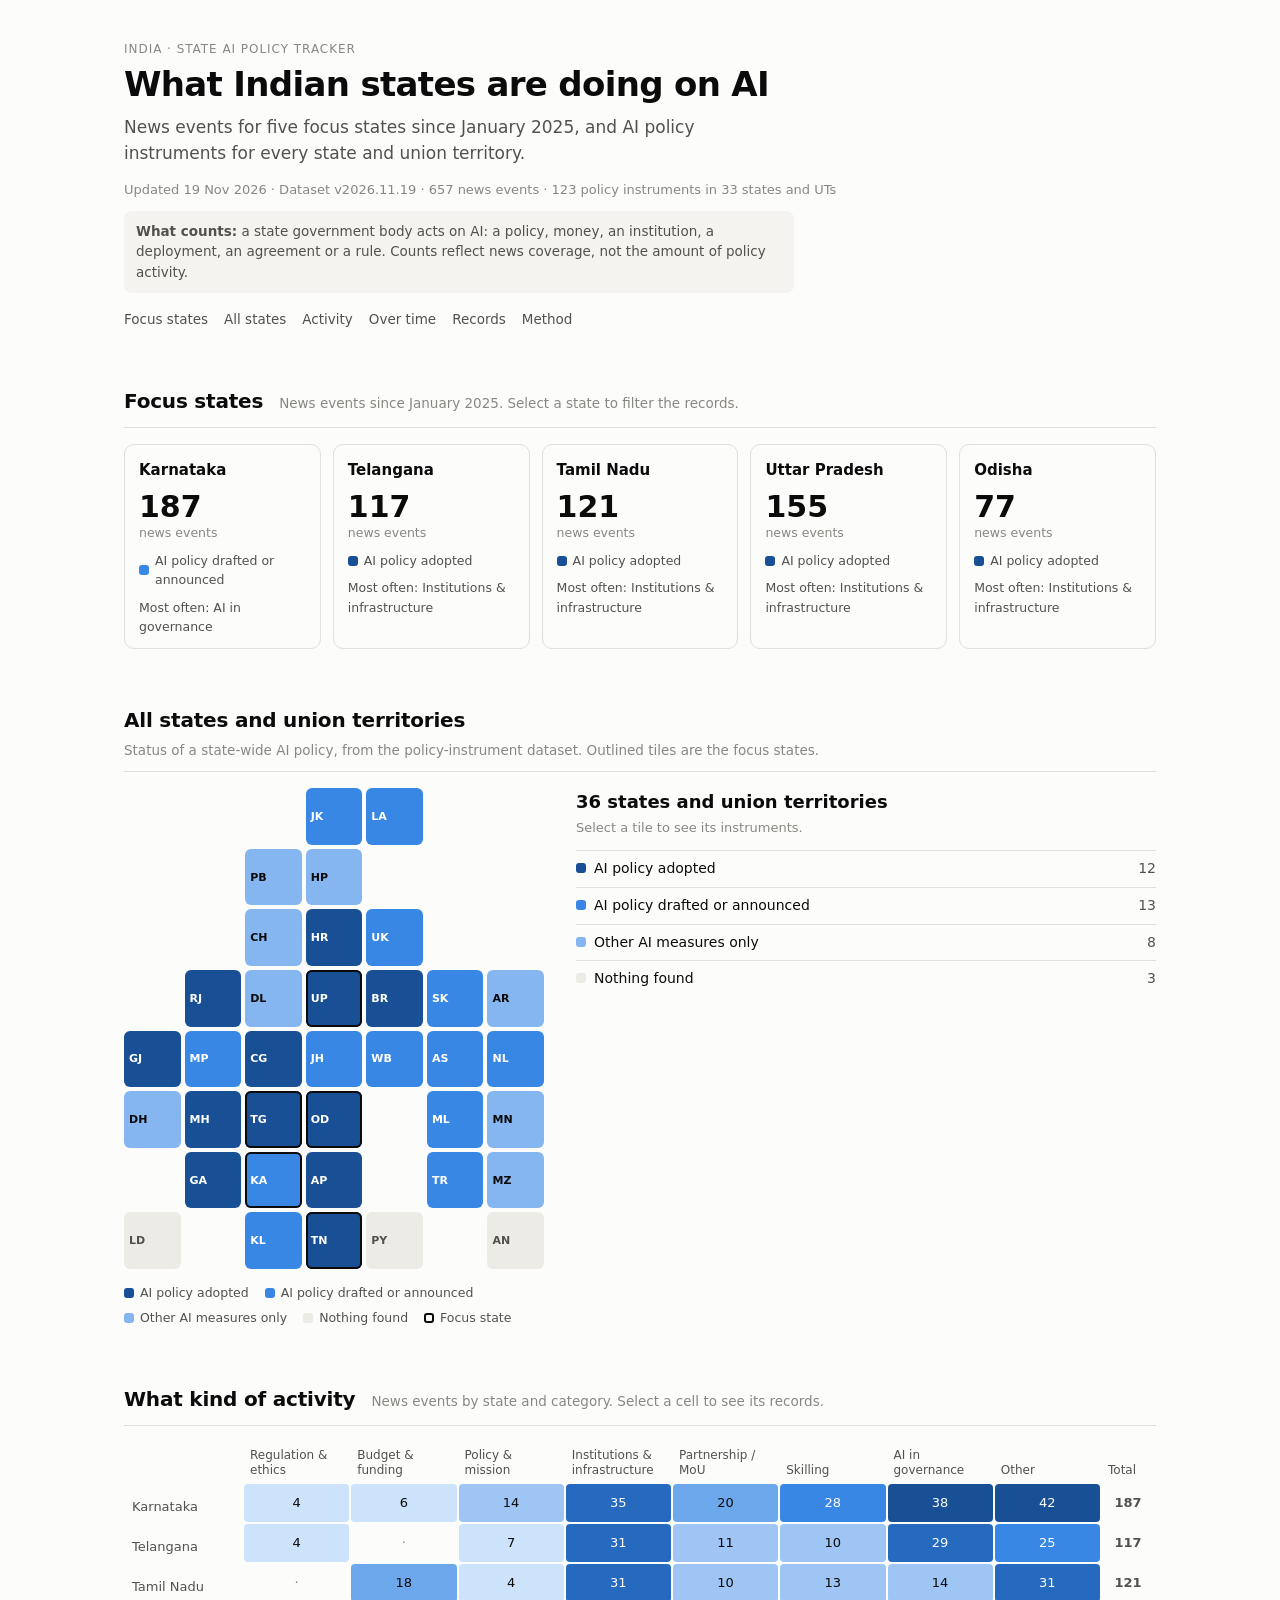
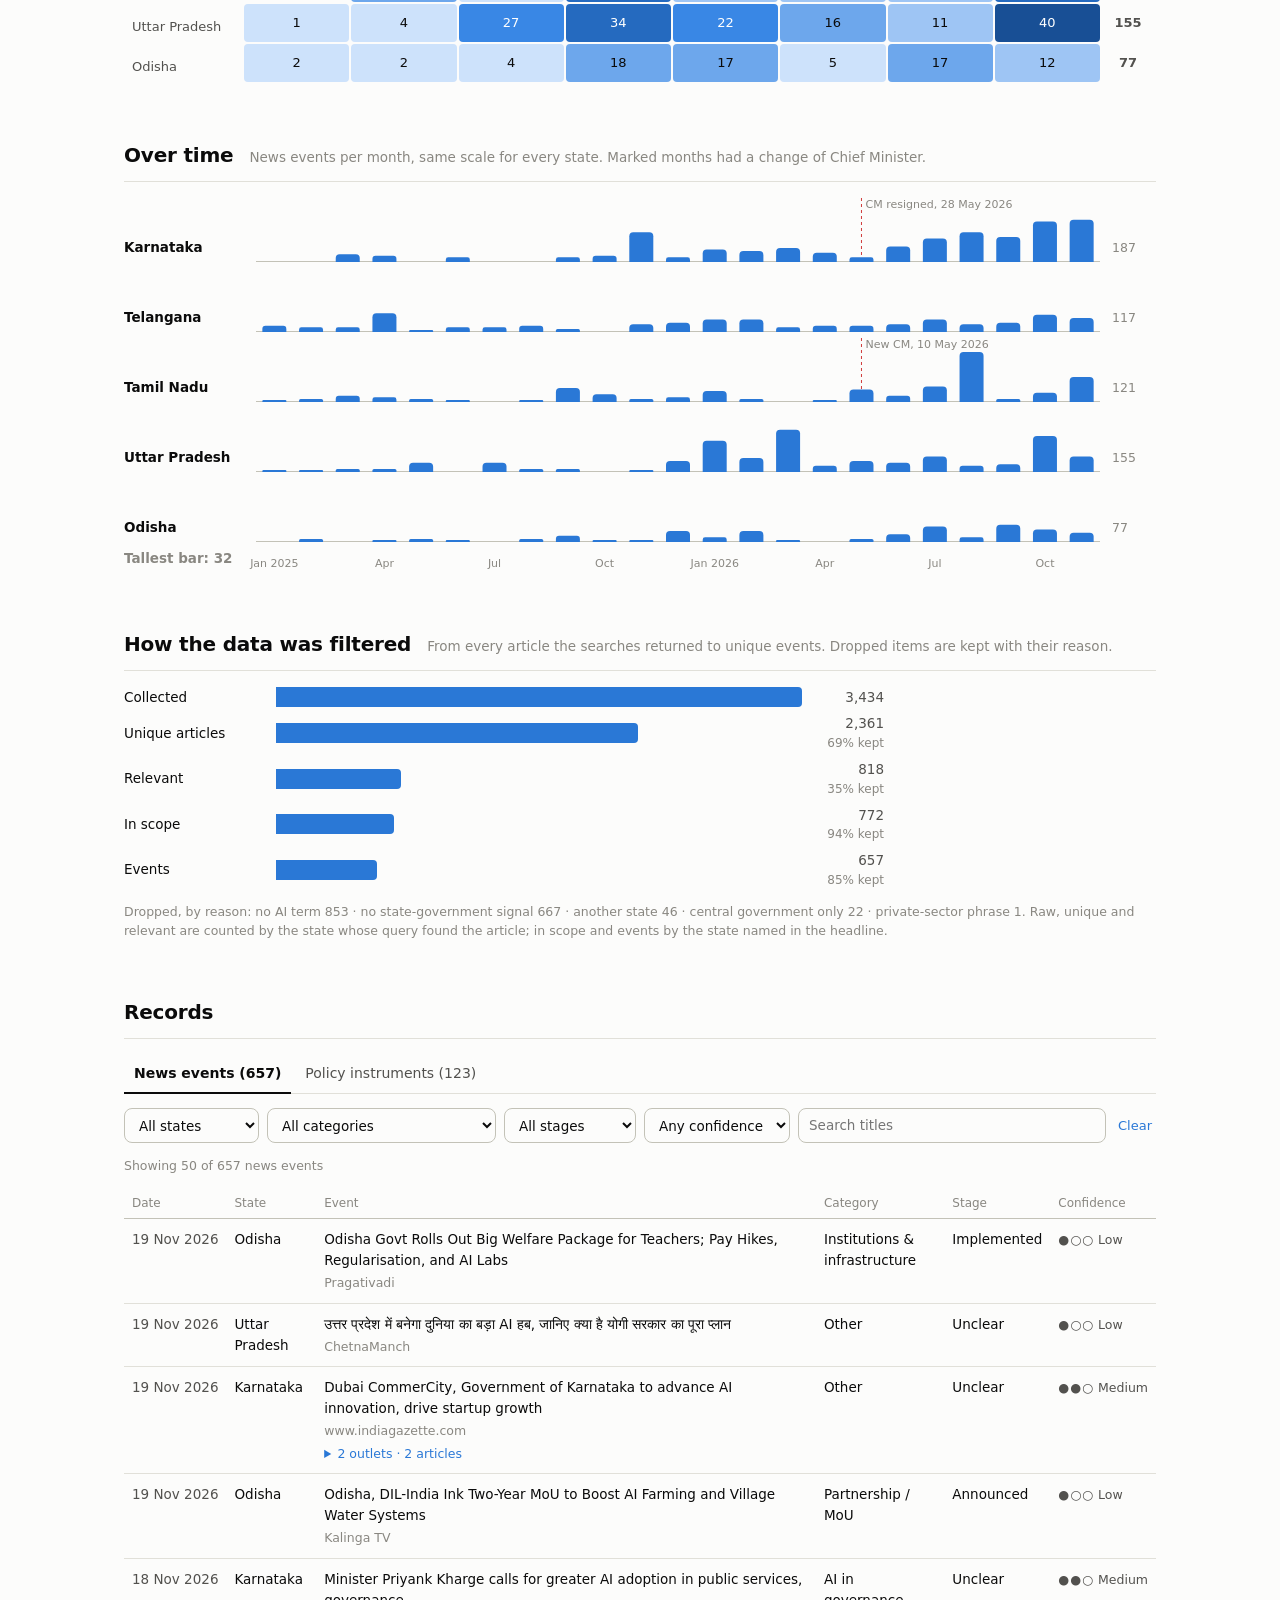
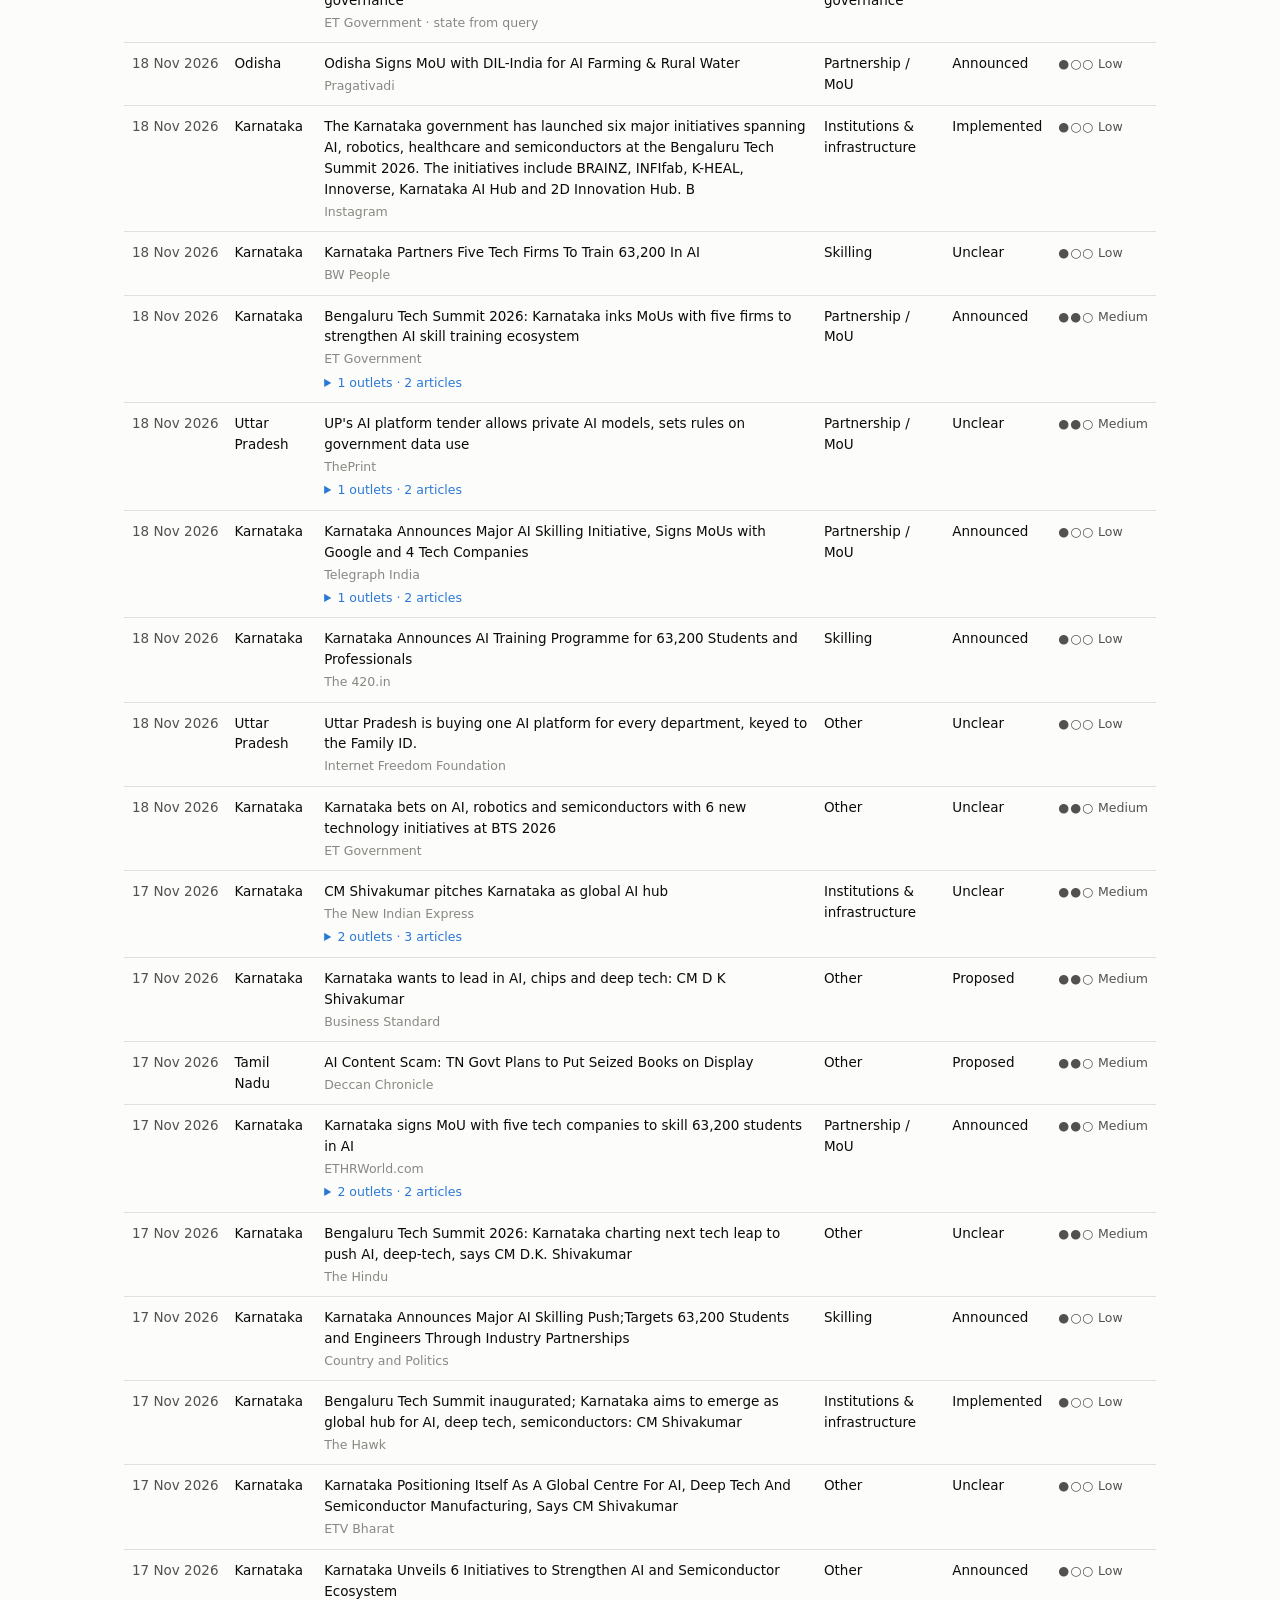
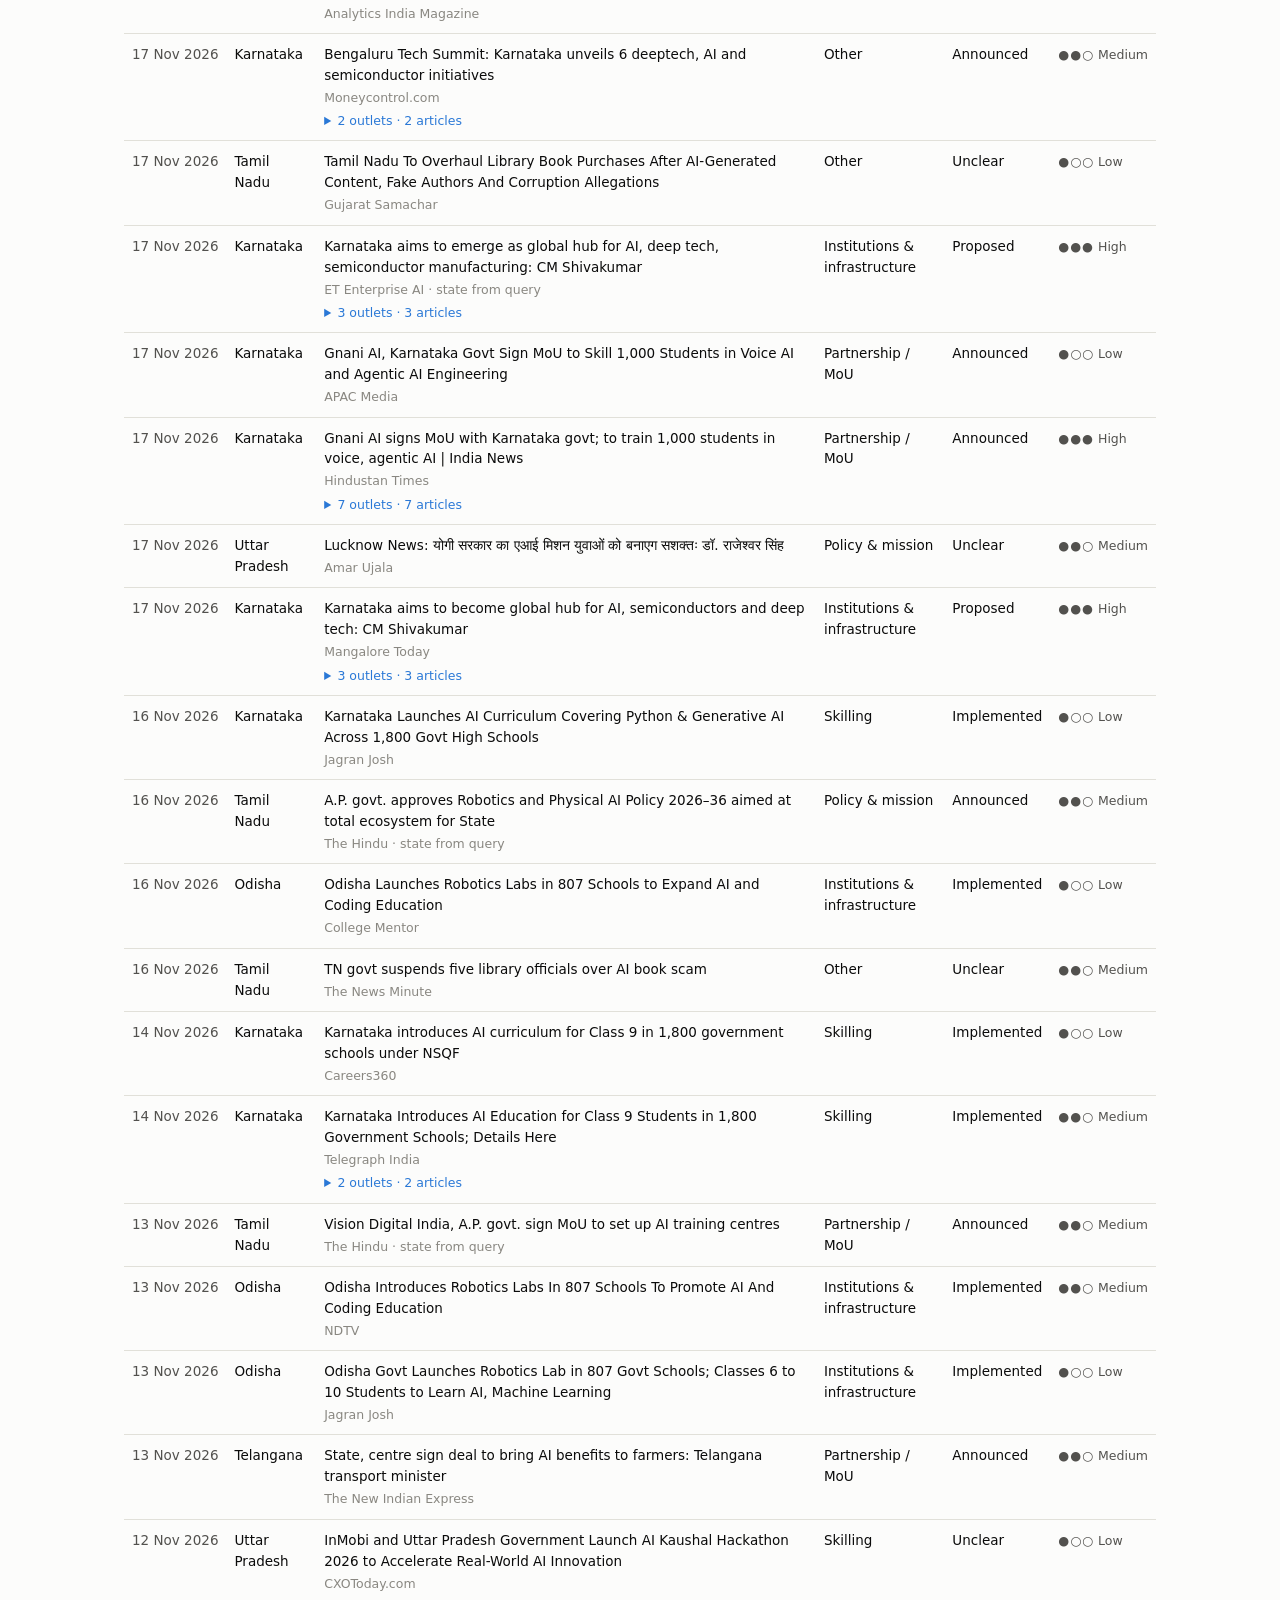
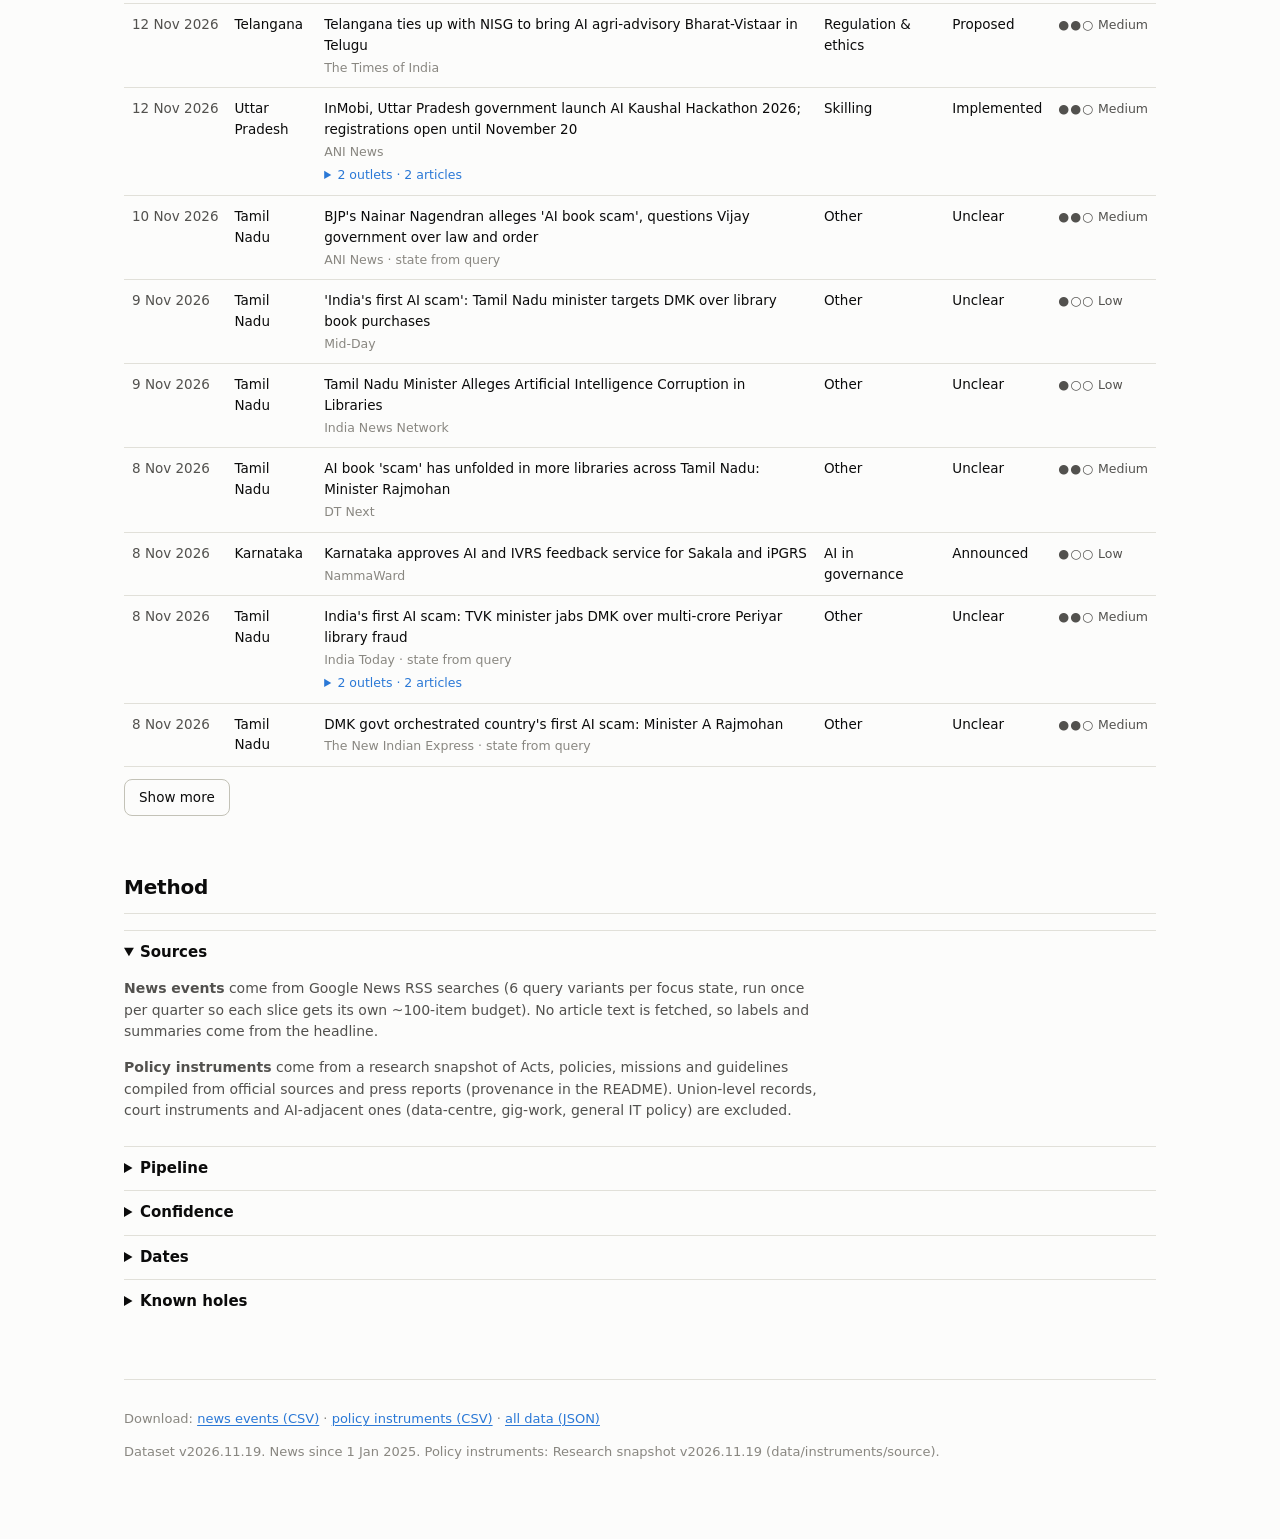
==== docs/index.html @ 80e65c26 "Add static dashboard Single page, no framework or chart library, light and dark modes: focus-state c" ====
<!doctype html>
<html lang="en">
<head>
<meta charset="utf-8">
<meta name="viewport" content="width=device-width, initial-scale=1">
<title>State AI Policy Tracker</title>
<meta name="description" content="AI policy activity by Indian state governments: news events for five focus states and policy instruments for every state and union territory.">
<link rel="stylesheet" href="style.css">
</head>
<body>
<div class="page">

<header class="masthead">
  <p class="overline">India · State AI policy tracker</p>
  <h1>What Indian states are doing on AI</h1>
  <p class="lead">News events for five focus states since January 2025, and AI policy instruments for every state and union territory.</p>
  <p class="meta" id="meta"></p>
  <p class="rule"><strong>What counts:</strong> a state government body acts on AI: a policy, money, an institution, a deployment, an agreement or a rule. Counts reflect news coverage, not the amount of policy activity.</p>
  <nav class="jump" aria-label="Sections">
    <a href="#focus">Focus states</a><a href="#map">All states</a><a href="#kinds">Activity</a><a href="#time">Over time</a><a href="#records">Records</a><a href="#method">Method</a>
  </nav>
</header>

<section id="focus" aria-labelledby="h-focus">
  <div class="section-head">
    <h2 id="h-focus">Focus states</h2>
    <p>News events since January 2025. Select a state to filter the records.</p>
  </div>
  <div class="cards" id="cards"></div>
</section>

<section id="map" aria-labelledby="h-map">
  <div class="section-head">
    <h2 id="h-map">All states and union territories</h2>
    <p>Status of a state-wide AI policy, from the policy-instrument dataset. Outlined tiles are the focus states.</p>
  </div>
  <div class="map-wrap">
    <div>
      <div class="tiles" id="tiles" role="group" aria-label="Tile map of Indian states and union territories"></div>
      <ul class="legend" id="map-legend"></ul>
    </div>
    <aside class="detail" id="map-detail" aria-live="polite"></aside>
  </div>
</section>

<section id="kinds" aria-labelledby="h-kinds">
  <div class="section-head">
    <h2 id="h-kinds">What kind of activity</h2>
    <p>News events by state and category. Select a cell to see its records.</p>
  </div>
  <div class="scroll-x"><table class="matrix" id="matrix"></table></div>
</section>

<section id="time" aria-labelledby="h-time">
  <div class="section-head">
    <h2 id="h-time">Over time</h2>
    <p>News events per month, same scale for every state. Marked months had a change of Chief Minister.</p>
  </div>
  <div id="multiples" class="multiples"></div>
</section>

<section id="funnel-section" aria-labelledby="h-funnel">
  <div class="section-head">
    <h2 id="h-funnel">How the data was filtered</h2>
    <p>From every article the searches returned to unique events. Dropped items are kept with their reason.</p>
  </div>
  <div id="funnel" class="funnel"></div>
  <p class="small" id="drops"></p>
</section>

<section id="records" aria-labelledby="h-records">
  <div class="section-head">
    <h2 id="h-records">Records</h2>
  </div>
  <div class="tabs" role="tablist">
    <button role="tab" id="tab-events" aria-selected="true">News events</button>
    <button role="tab" id="tab-inst" aria-selected="false">Policy instruments</button>
  </div>
  <div class="filters" id="filters"></div>
  <p class="small" id="count"></p>
  <div class="scroll-x"><table class="records" id="table"></table></div>
  <button class="more" id="more" hidden>Show more</button>
</section>

<section id="method" aria-labelledby="h-method">
  <div class="section-head"><h2 id="h-method">Method</h2></div>
  <div class="method">
    <details open>
      <summary>Sources</summary>
      <p><strong>News events</strong> come from Google News RSS searches (6 query variants per focus state, run once per quarter so each slice gets its own ~100-item budget). No article text is fetched, so labels and summaries come from the headline.</p>
      <p><strong>Policy instruments</strong> come from a research snapshot of Acts, policies, missions and guidelines compiled from official sources and press reports (provenance in the README). Union-level records, court instruments and AI-adjacent ones (data-centre, gig-work, general IT policy) are excluded.</p>
    </details>
    <details>
      <summary>Pipeline</summary>
      <ol>
        <li><strong>Collect</strong> Google News RSS items for each state, query and quarter.</li>
        <li><strong>Filter</strong>: keep a headline only if it has an AI term and a state-government signal; drop private-sector and central-government-only news. Every drop keeps its reason.</li>
        <li><strong>Normalize</strong>: the state comes from the headline, not the query (UP, U.P., Uttar-Pradesh and उत्तर प्रदेश are one state); dates become IST calendar days.</li>
        <li><strong>Deduplicate</strong>: same state, within 3 days, similar distinctive words; different companies or proposed-vs-done never merge.</li>
        <li><strong>Classify</strong> category and stage by keyword rules, first match wins.</li>
      </ol>
    </details>
    <details>
      <summary>Confidence</summary>
      <p>Confidence measures how well the coverage is corroborated, not whether it is true. <strong>High</strong>: an official source or 3+ outlets. <strong>Medium</strong>: a major outlet or 2 outlets. <strong>Low</strong>: one outlet. Every record carries a note saying why.</p>
    </details>
    <details>
      <summary>Dates</summary>
      <p>News dates are publication dates in IST, the earliest in each cluster; they approximate, but are not, event dates. Instrument dates are notification or approval dates, shown at day, month or year precision as documented.</p>
    </details>
    <details>
      <summary>Known holes</summary>
      <p>English headlines only (one Hindi query for Uttar Pradesh); about 100 results per query; no official state portals in the news layer; syndicated wire copy inflates outlet counts; stage is keyword-based. The README lists every known hole and the audited precision.</p>
    </details>
  </div>
</section>

<footer class="footer">
  <p>Download: <a href="records.csv" download>news events (CSV)</a> · <a href="instruments.csv" download>policy instruments (CSV)</a> · <a href="data.json">all data (JSON)</a></p>
  <p id="footer-meta"></p>
</footer>

</div>
<div class="tip" id="tip" role="tooltip" hidden></div>
<script src="data.js"></script>
<script src="app.js"></script>
</body>
</html>
---- docs/style.css ----
:root {
  color-scheme: light;
  --bg: #fcfcfb;
  --plane: #f4f3ef;
  --ink: #0b0b0b;
  --ink-2: #52514e;
  --muted: #898781;
  --grid: #e1e0d9;
  --axis: #c3c2b7;
  --ring: rgba(11, 11, 11, 0.10);
  --accent: #2a78d6;
  --accent-wash: rgba(42, 120, 214, 0.10);
  --none: #ecebe6;
  --l1: #86b6ef;
  --l2: #3987e5;
  --l3: #184f95;
  --l1-ink: #0b0b0b;
  --l2-ink: #ffffff;
  --l3-ink: #ffffff;
  --seq-0: #f3f7fd;
  --seq-1: #cde2fb;
  --seq-2: #9ec5f4;
  --seq-3: #6da7ec;
  --seq-4: #3987e5;
  --seq-5: #256abf;
  --seq-6: #184f95;
  --bar: #2a78d6;
  --mark: #d03b3b;
  --seq-ink-hi: #ffffff;
}
@media (prefers-color-scheme: dark) {
  :root:where(:not([data-theme="light"])) {
    color-scheme: dark;
    --bg: #1a1a19;
    --plane: #232321;
    --ink: #f0efec;
    --ink-2: #c3c2b7;
    --muted: #898781;
    --grid: #2c2c2a;
    --axis: #383835;
    --ring: rgba(255, 255, 255, 0.10);
    --accent: #6da7ec;
    --accent-wash: rgba(57, 135, 229, 0.16);
    --none: #2c2c2a;
    --l1: #184f95;
    --l2: #2a78d6;
    --l3: #86b6ef;
    --l1-ink: #ffffff;
    --l2-ink: #ffffff;
    --l3-ink: #0b0b0b;
    --seq-0: #20262e;
    --seq-1: #184f95;
    --seq-2: #1c5cab;
    --seq-3: #256abf;
    --seq-4: #2a78d6;
    --seq-5: #3987e5;
    --seq-6: #6da7ec;
    --bar: #3987e5;
    --mark: #e66767;
    --seq-ink-hi: #0b0b0b;
  }
}

* { box-sizing: border-box; }
html { -webkit-text-size-adjust: 100%; }
body {
  margin: 0;
  background: var(--bg);
  color: var(--ink);
  font: 15px/1.55 system-ui, -apple-system, "Segoe UI", Roboto, sans-serif;
}
a { color: var(--accent); text-underline-offset: 2px; }
.page { max-width: 1080px; margin: 0 auto; padding: 40px 24px 64px; }
h1 { font-size: 34px; line-height: 1.15; letter-spacing: -0.02em; margin: 6px 0 10px; font-weight: 650; }
h2 { font-size: 20px; margin: 0; font-weight: 620; letter-spacing: -0.01em; }
.overline { font-size: 12px; letter-spacing: .08em; text-transform: uppercase; color: var(--muted); margin: 0; }
.lead { font-size: 17px; color: var(--ink-2); margin: 0 0 14px; max-width: 62ch; }
.meta { font-size: 13px; color: var(--muted); margin: 0 0 10px; font-variant-numeric: tabular-nums; }
.rule { font-size: 13.5px; color: var(--ink-2); margin: 0; max-width: 78ch; padding: 10px 12px; background: var(--plane); border-radius: 8px; }
.jump { display: flex; flex-wrap: wrap; gap: 4px 16px; margin-top: 16px; font-size: 13.5px; }
.jump a { color: var(--ink-2); text-decoration: none; }
.jump a:hover { color: var(--accent); }
section { margin-top: 56px; }
.section-head { display: flex; flex-wrap: wrap; align-items: baseline; gap: 4px 16px; margin-bottom: 16px; border-bottom: 1px solid var(--grid); padding-bottom: 10px; }
.section-head p { margin: 0; color: var(--muted); font-size: 13.5px; }
.small { font-size: 12.5px; color: var(--muted); }
.scroll-x { overflow-x: auto; -webkit-overflow-scrolling: touch; }

/* focus cards */
.cards { display: grid; grid-template-columns: repeat(auto-fit, minmax(150px, 1fr)); gap: 12px; }
.card { display: flex; flex-direction: column; align-items: stretch; justify-content: flex-start; text-align: left; font: inherit; color: inherit; background: var(--bg); border: 1px solid var(--grid); border-radius: 10px; padding: 14px 14px 12px; cursor: pointer; transition: border-color .15s, background .15s; }
.card:hover, .card:focus-visible { border-color: var(--accent); outline: none; }
.card[aria-pressed="true"] { border-color: var(--accent); background: var(--accent-wash); }
.card .name { font-weight: 600; font-size: 15px; }
.card .num { font-size: 30px; font-weight: 620; line-height: 1.1; margin-top: 8px; }
.card .unit { font-size: 12.5px; color: var(--muted); }
.card .line { font-size: 12.5px; color: var(--ink-2); margin-top: 8px; display: flex; gap: 6px; align-items: center; }
.swatch { width: 10px; height: 10px; border-radius: 3px; flex: none; display: inline-block; }

/* tile map */
.map-wrap { display: grid; grid-template-columns: minmax(0, 420px) minmax(0, 1fr); gap: 32px; align-items: start; }
.tiles { display: grid; grid-template-columns: repeat(7, 1fr); grid-template-rows: repeat(8, 1fr); gap: 4px; max-width: 420px; }
.tile { aspect-ratio: 1; border: 0; border-radius: 6px; padding: 4px 5px; font: 600 11px/1 system-ui, sans-serif; text-align: left; cursor: pointer; position: relative; background: var(--none); color: var(--ink-2); }
.tile[data-level="1"] { background: var(--l1); color: var(--l1-ink); }
.tile[data-level="2"] { background: var(--l2); color: var(--l2-ink); }
.tile[data-level="3"] { background: var(--l3); color: var(--l3-ink); }
.tile.focus { box-shadow: inset 0 0 0 2px var(--ink); }
.tile[aria-pressed="true"] { outline: 2px solid var(--accent); outline-offset: 2px; }
.tile:focus-visible { outline: 2px solid var(--accent); outline-offset: 2px; }
.legend { list-style: none; padding: 0; margin: 14px 0 0; display: flex; flex-wrap: wrap; gap: 6px 16px; font-size: 12.5px; color: var(--ink-2); }
.legend li { display: flex; align-items: center; gap: 6px; }
.detail { font-size: 14px; }
.detail h3 { margin: 0 0 2px; font-size: 18px; font-weight: 620; }
.detail .sub { color: var(--muted); font-size: 13px; margin: 0 0 12px; }
.detail ul { list-style: none; padding: 0; margin: 0; }
.detail li { padding: 8px 0; border-top: 1px solid var(--grid); }
.detail li .t { display: block; }
.detail li .m { color: var(--muted); font-size: 12.5px; }
.levels { width: 100%; border-collapse: collapse; font-size: 14px; }
.levels td { padding: 7px 0; border-top: 1px solid var(--grid); }
.levels td.n { text-align: right; font-variant-numeric: tabular-nums; color: var(--ink-2); }

/* matrix */
.matrix { border-collapse: separate; border-spacing: 2px; font-size: 13px; min-width: 640px; width: 100%; table-layout: fixed; }
.matrix col.rowhead { width: 116px; }
.matrix col.totcol { width: 52px; }
.matrix th { font-weight: 500; color: var(--ink-2); text-align: left; padding: 4px 6px; vertical-align: bottom; }
.matrix thead th { font-size: 12px; line-height: 1.25; }
.matrix td { text-align: center; padding: 0; height: 38px; border-radius: 4px; font-variant-numeric: tabular-nums; cursor: pointer; }
.matrix td.zero { color: var(--muted); cursor: default; }
.matrix td.total { background: transparent; color: var(--ink-2); font-weight: 600; cursor: default; }
.matrix td:not(.zero):not(.total):hover { outline: 2px solid var(--ink); outline-offset: -2px; }

/* small multiples */
.multiples { display: grid; gap: 6px; }
.mrow { display: grid; grid-template-columns: 120px 1fr 44px; align-items: end; gap: 12px; }
.mrow .lab { font-size: 13.5px; font-weight: 550; padding-bottom: 4px; }
.mrow .tot { font-size: 12.5px; color: var(--muted); padding-bottom: 4px; font-variant-numeric: tabular-nums; }
.mrow svg { display: block; width: 100%; height: 64px; overflow: visible; }
.axis-row svg { height: 20px; }
.multiples .bar { fill: var(--bar); }
.multiples .bar:hover { opacity: .75; }
.multiples .base { stroke: var(--axis); stroke-width: 1; }
.multiples .marker { stroke: var(--mark); stroke-width: 1; stroke-dasharray: 3 3; }
.multiples text { fill: var(--muted); font-size: 11px; }

/* funnel */
.funnel { display: grid; gap: 6px; max-width: 760px; }
.frow { display: grid; grid-template-columns: 140px 1fr 70px; gap: 12px; align-items: center; font-size: 13.5px; }
.frow .track { height: 20px; }
.frow .fill { height: 20px; background: var(--bar); border-radius: 0 4px 4px 0; min-width: 2px; }
.frow .n { text-align: right; font-variant-numeric: tabular-nums; color: var(--ink-2); }
.frow .pct { color: var(--muted); font-size: 12px; }

/* records */
.tabs { display: flex; gap: 4px; border-bottom: 1px solid var(--grid); margin-bottom: 14px; }
.tabs button { font: inherit; font-size: 14px; background: none; border: 0; border-bottom: 2px solid transparent; padding: 8px 10px; color: var(--ink-2); cursor: pointer; margin-bottom: -1px; }
.tabs button[aria-selected="true"] { color: var(--ink); border-bottom-color: var(--ink); font-weight: 600; }
.filters { display: flex; flex-wrap: wrap; gap: 8px; margin-bottom: 10px; }
.filters select, .filters input { font: inherit; font-size: 13.5px; color: var(--ink); background: var(--bg); border: 1px solid var(--axis); border-radius: 8px; padding: 6px 10px; min-height: 34px; }
.filters input { min-width: 200px; flex: 1 1 200px; max-width: 320px; }
.filters button { font: inherit; font-size: 13px; background: none; border: 0; color: var(--accent); cursor: pointer; padding: 6px 4px; }
.records { width: 100%; border-collapse: collapse; font-size: 13.5px; min-width: 720px; }
.records th { text-align: left; font-weight: 500; color: var(--muted); font-size: 12px; padding: 6px 8px; border-bottom: 1px solid var(--axis); white-space: nowrap; }
.records td { padding: 10px 8px; border-bottom: 1px solid var(--grid); vertical-align: top; }
.records td.date { white-space: nowrap; color: var(--ink-2); font-variant-numeric: tabular-nums; }
.records td.title a { color: var(--ink); text-decoration: none; font-weight: 500; }
.records td.title a:hover { color: var(--accent); text-decoration: underline; }
.records .summary { color: var(--muted); font-size: 12.5px; margin-top: 2px; }
.records details { margin-top: 4px; font-size: 12.5px; color: var(--ink-2); }
.records details summary { cursor: pointer; color: var(--accent); }
.records details ul { margin: 4px 0 0; padding-left: 16px; }
.records .fix { font-size: 12px; color: var(--muted); }
.conf { white-space: nowrap; font-size: 12.5px; color: var(--ink-2); }
.dots { letter-spacing: 1px; color: var(--ink-2); }
.more { margin-top: 12px; font: inherit; font-size: 13.5px; background: var(--bg); color: var(--ink); border: 1px solid var(--axis); border-radius: 8px; padding: 7px 14px; cursor: pointer; }

/* method & footer */
.method details { border-top: 1px solid var(--grid); padding: 10px 0; }
.method summary { cursor: pointer; font-weight: 550; }
.method p, .method ol { color: var(--ink-2); font-size: 14px; max-width: 78ch; }
.footer { margin-top: 56px; padding-top: 16px; border-top: 1px solid var(--grid); font-size: 13px; color: var(--muted); }

/* tooltip */
.tip { position: fixed; z-index: 10; pointer-events: none; background: var(--ink); color: var(--bg); font-size: 12.5px; line-height: 1.4; padding: 6px 9px; border-radius: 6px; max-width: 280px; box-shadow: 0 2px 10px rgba(0,0,0,.15); }
.tip strong { font-weight: 650; }

@media (max-width: 760px) {
  .page { padding: 28px 16px 48px; }
  h1 { font-size: 27px; }
  .map-wrap { grid-template-columns: 1fr; }
  .mrow { grid-template-columns: 84px 1fr 34px; gap: 8px; }
  .frow { grid-template-columns: 104px 1fr 56px; }
}
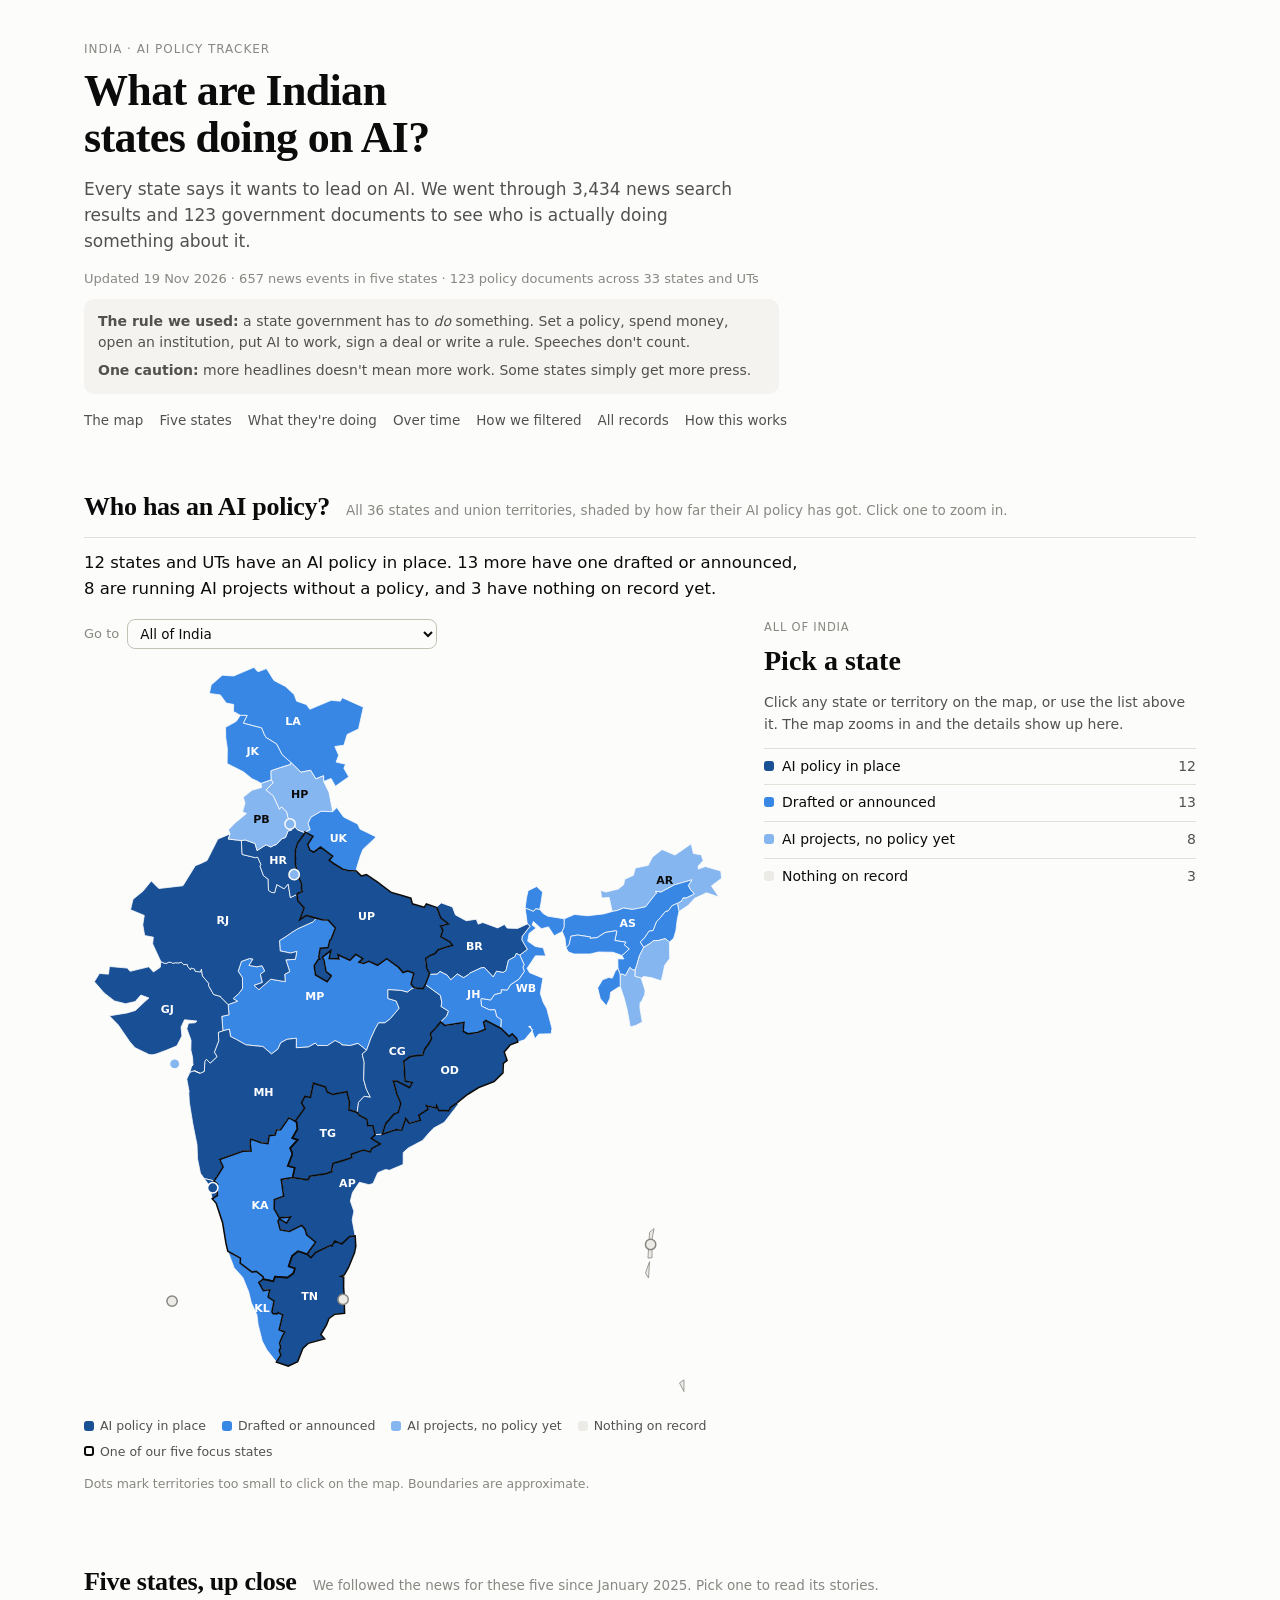
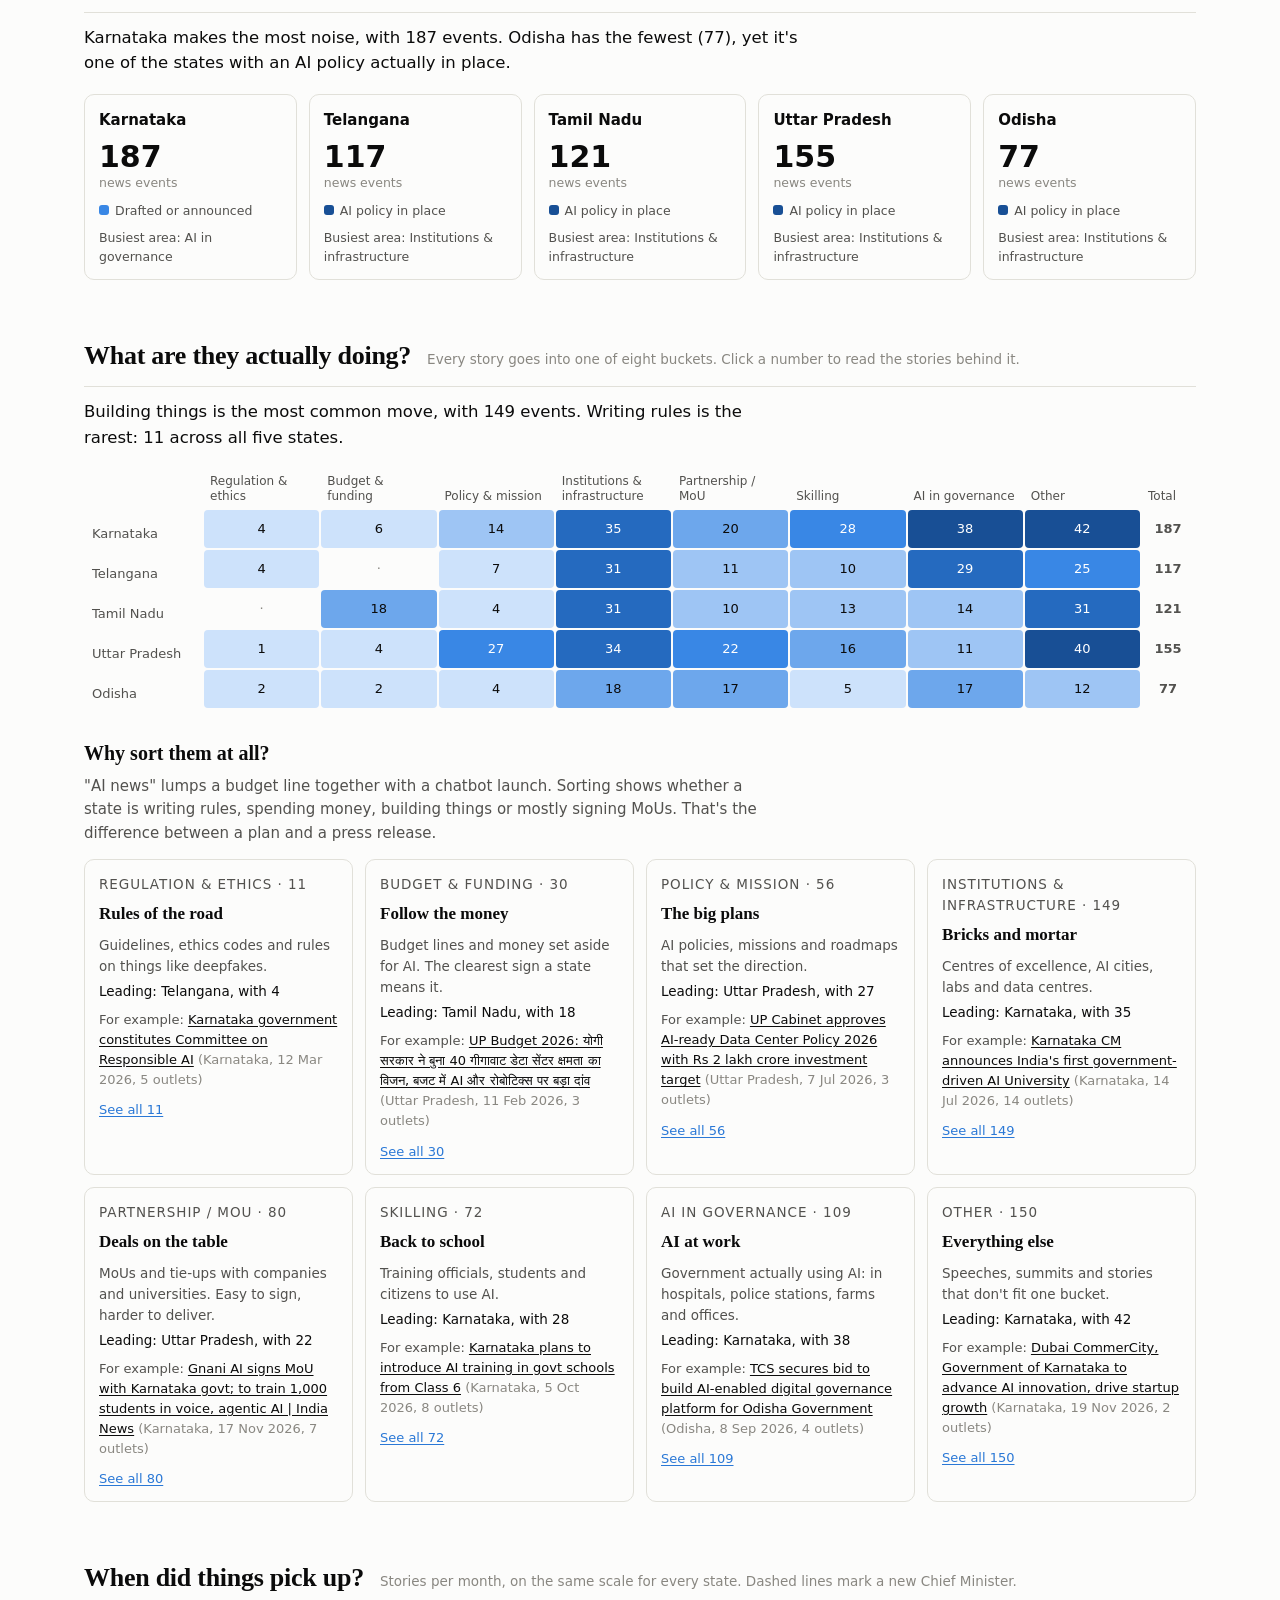
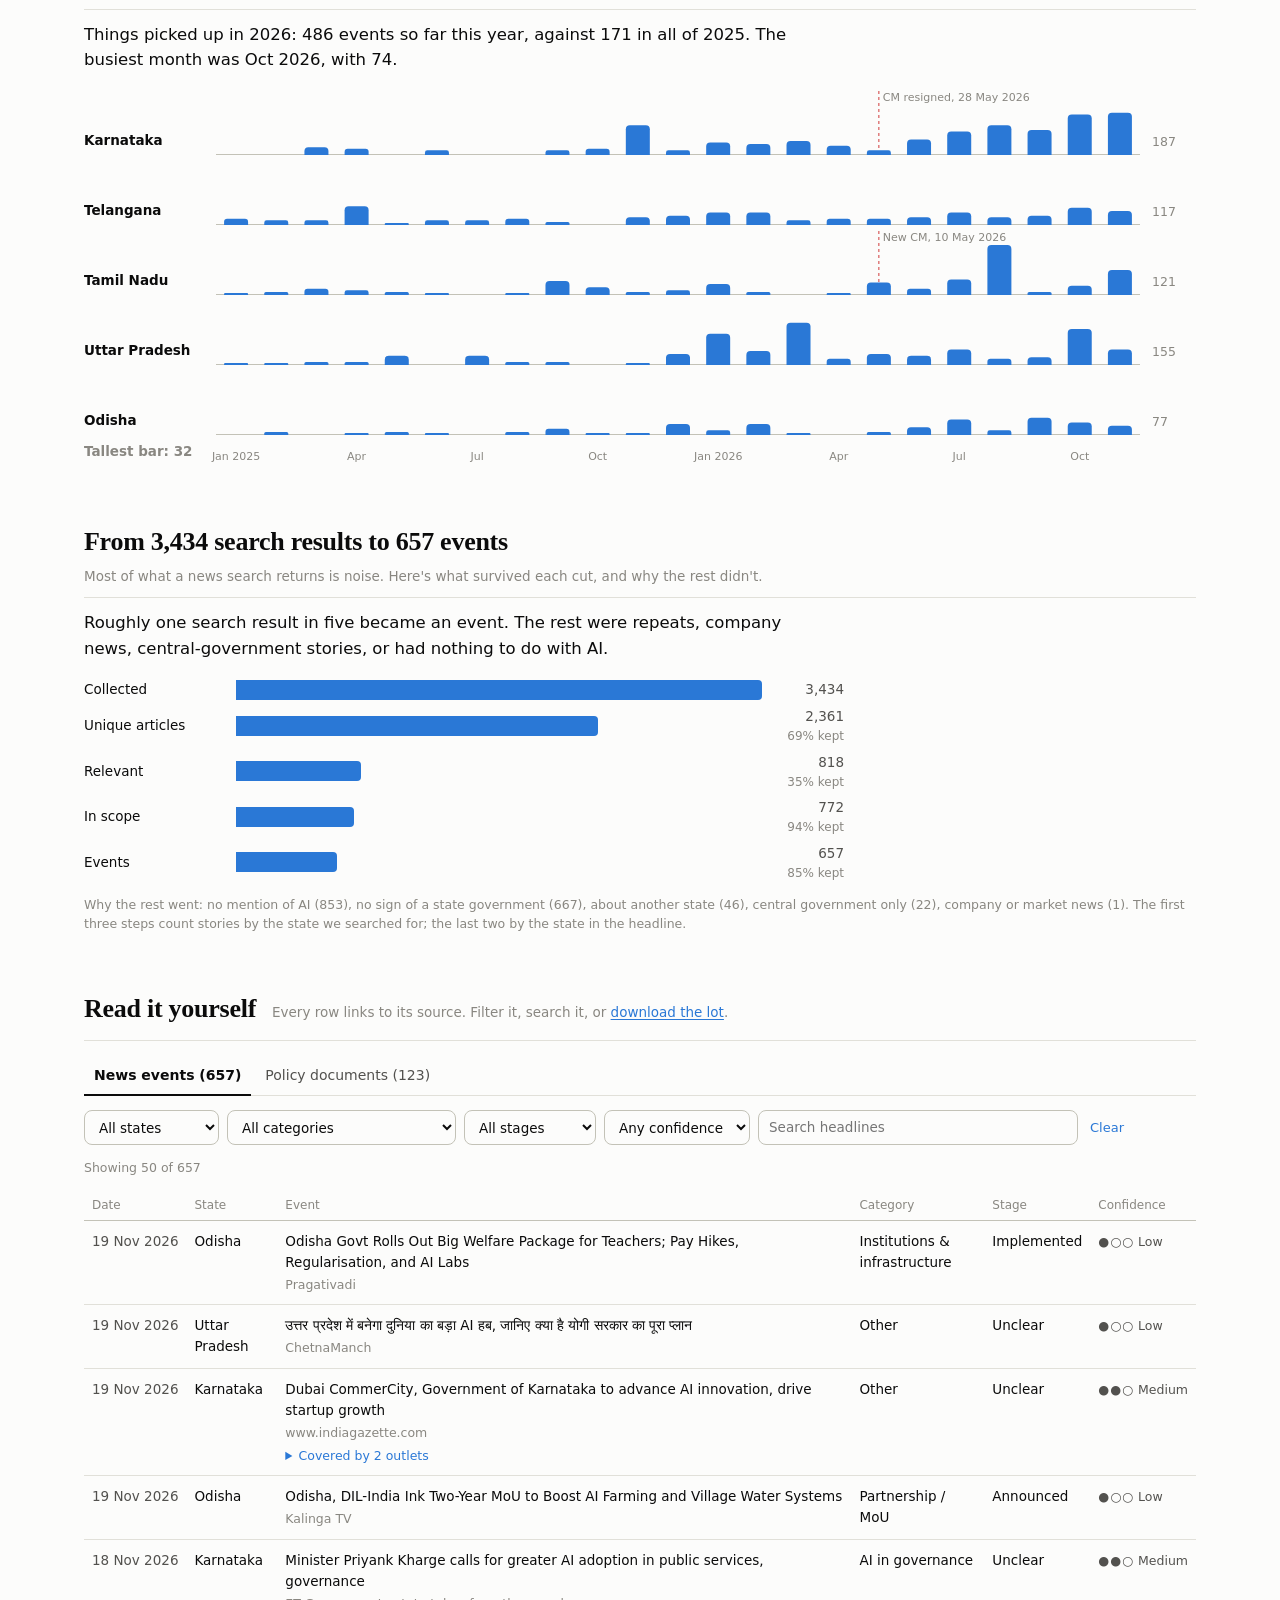
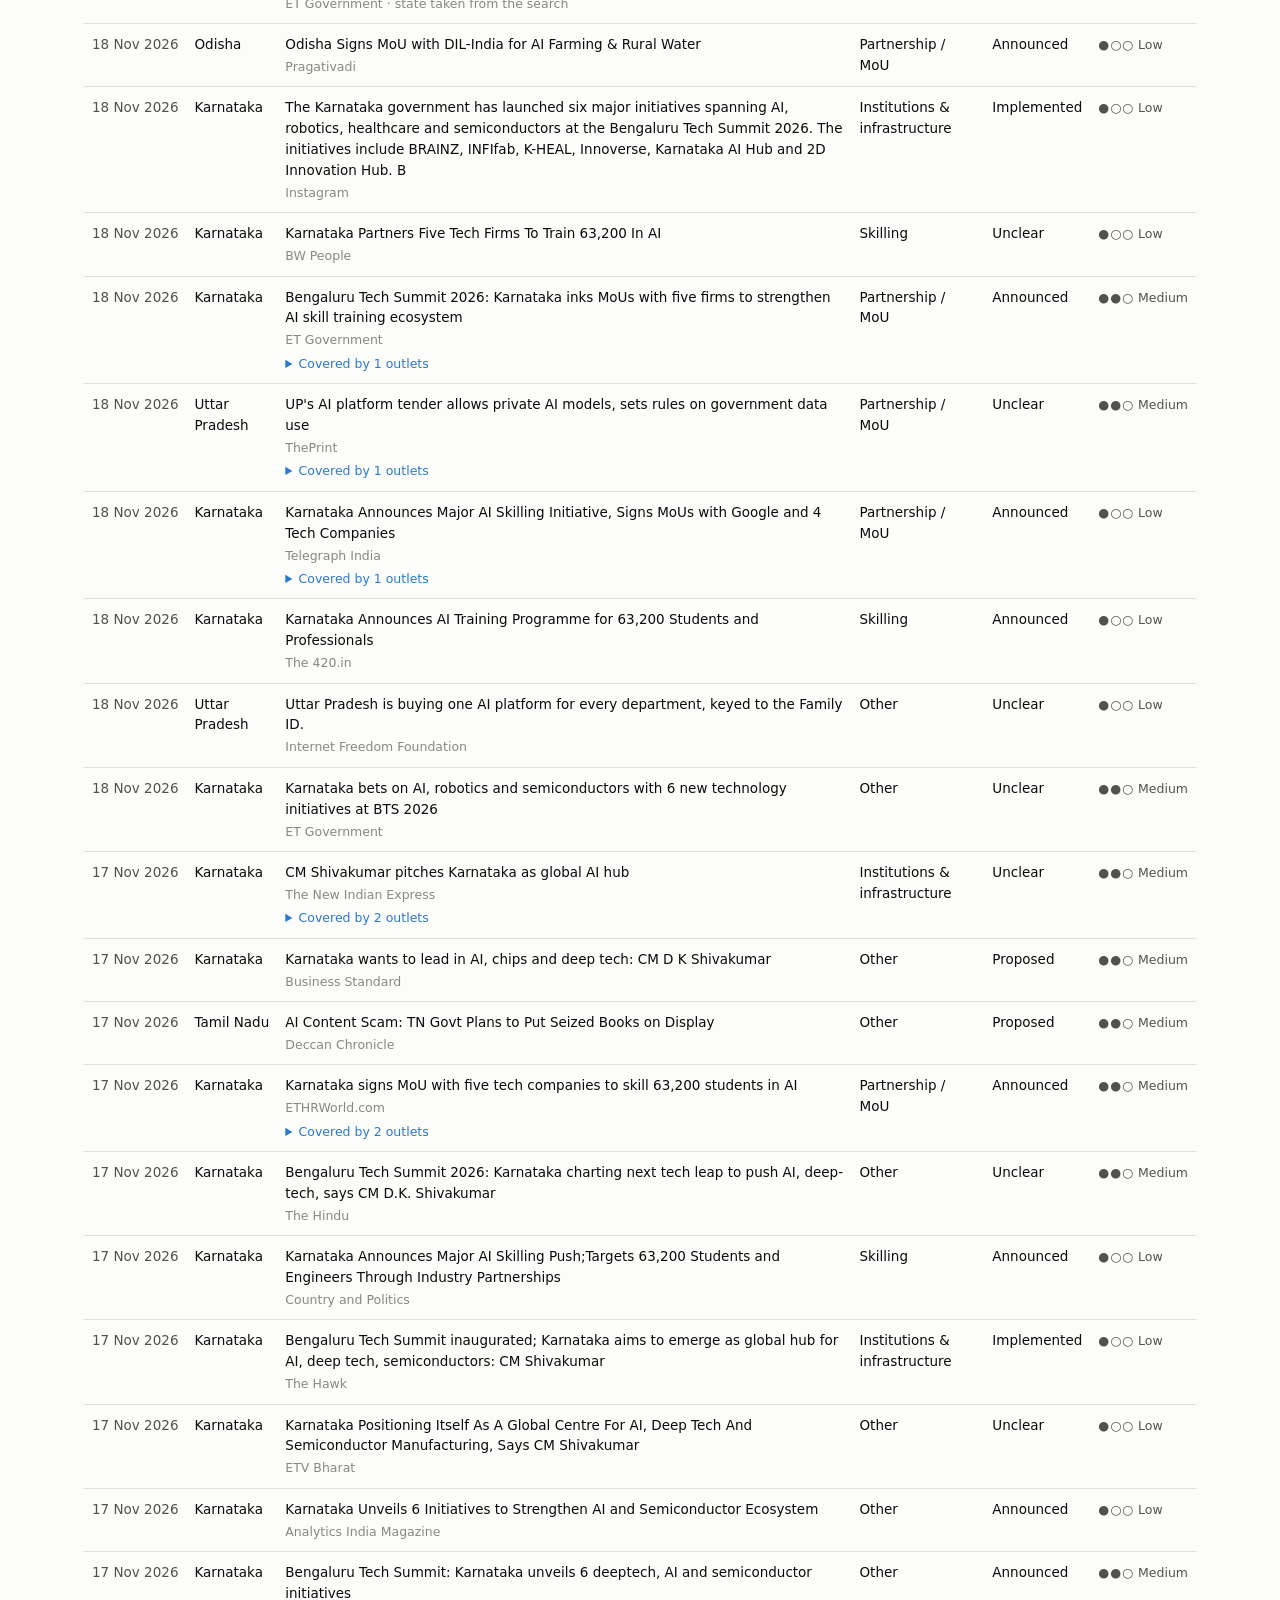
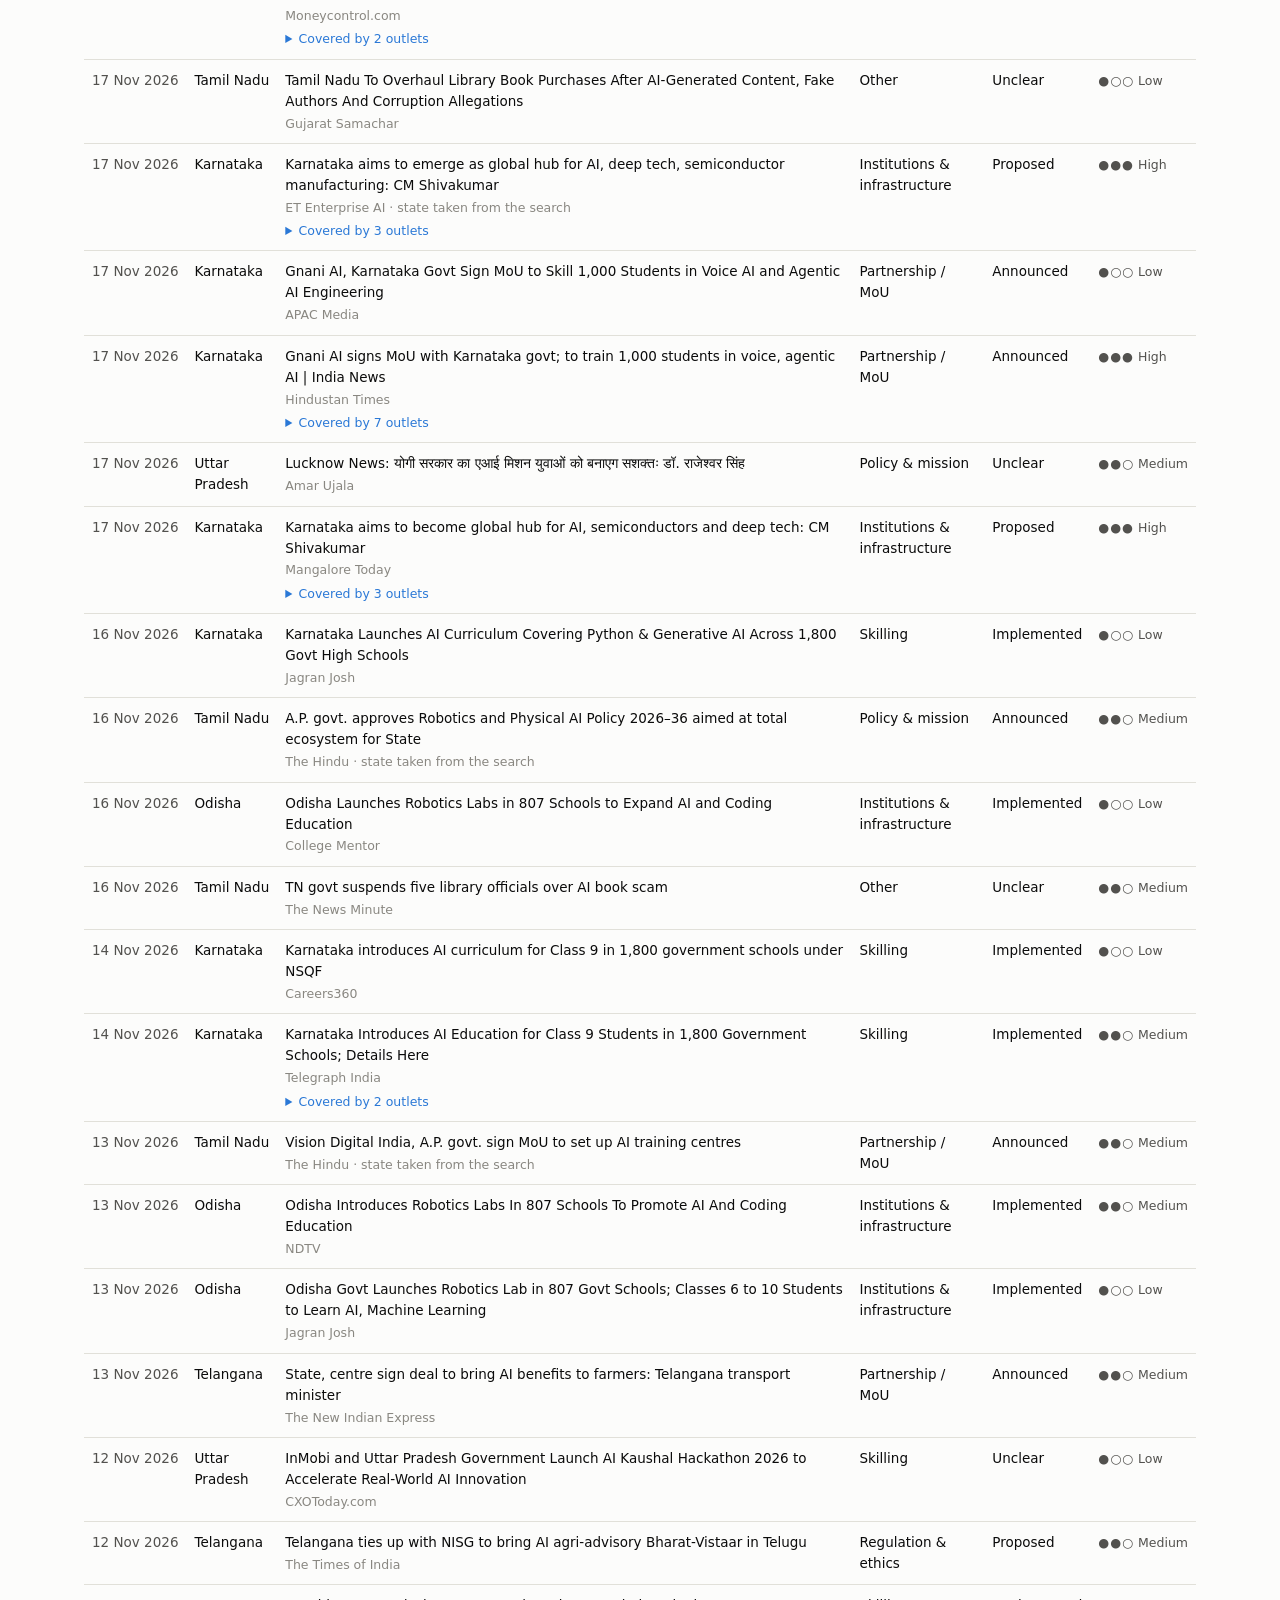
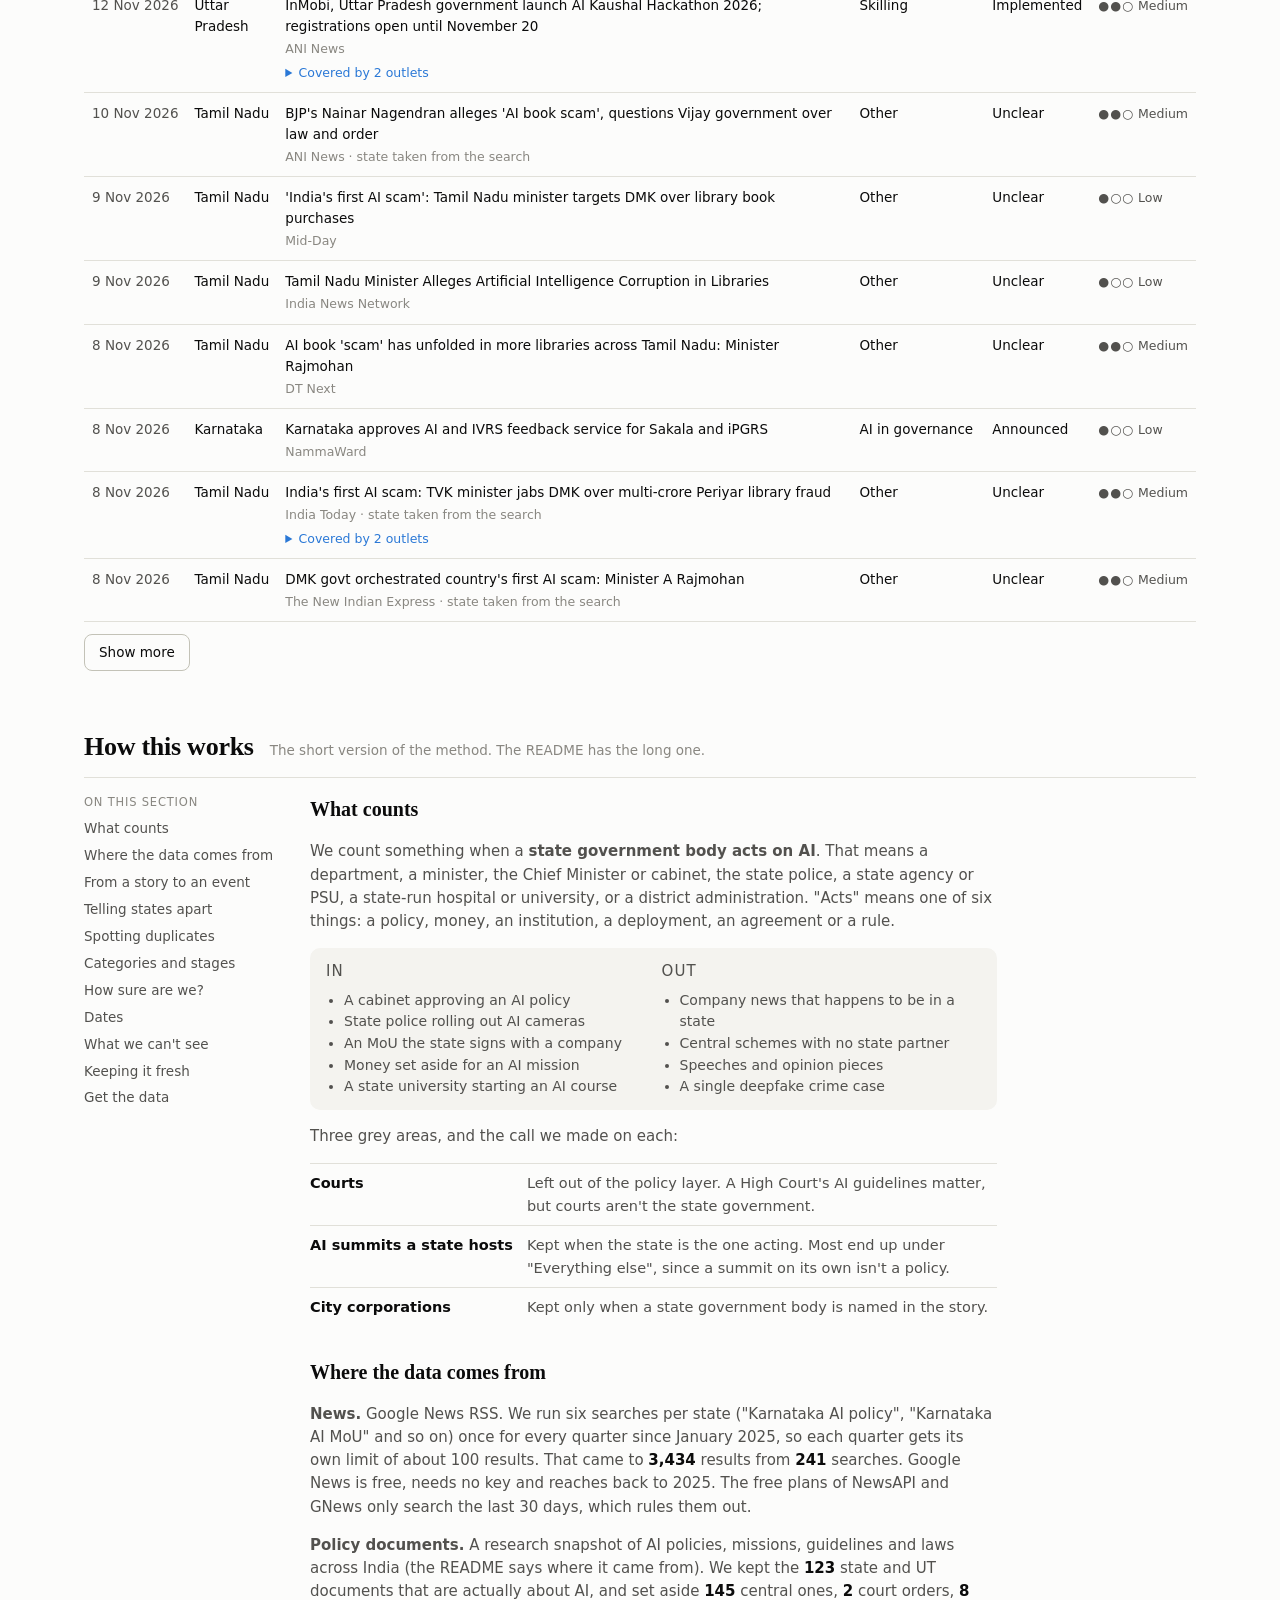
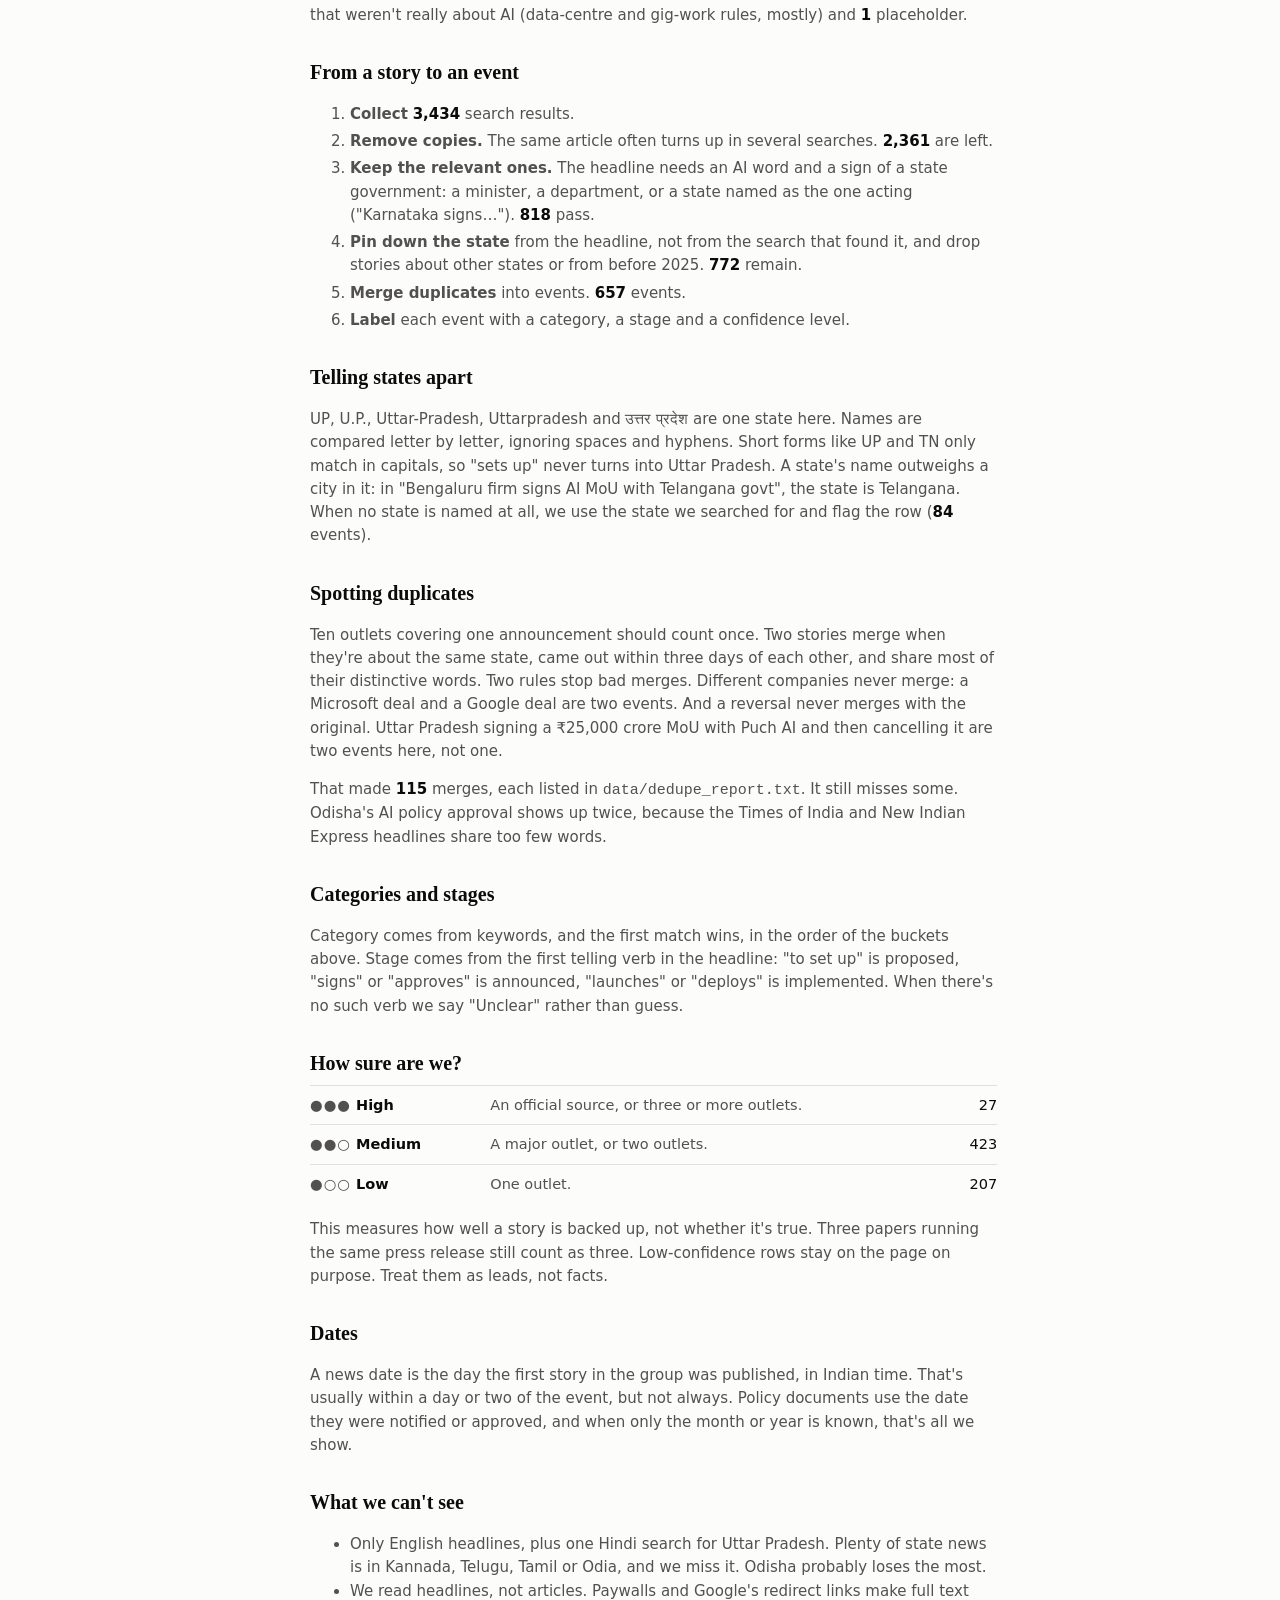
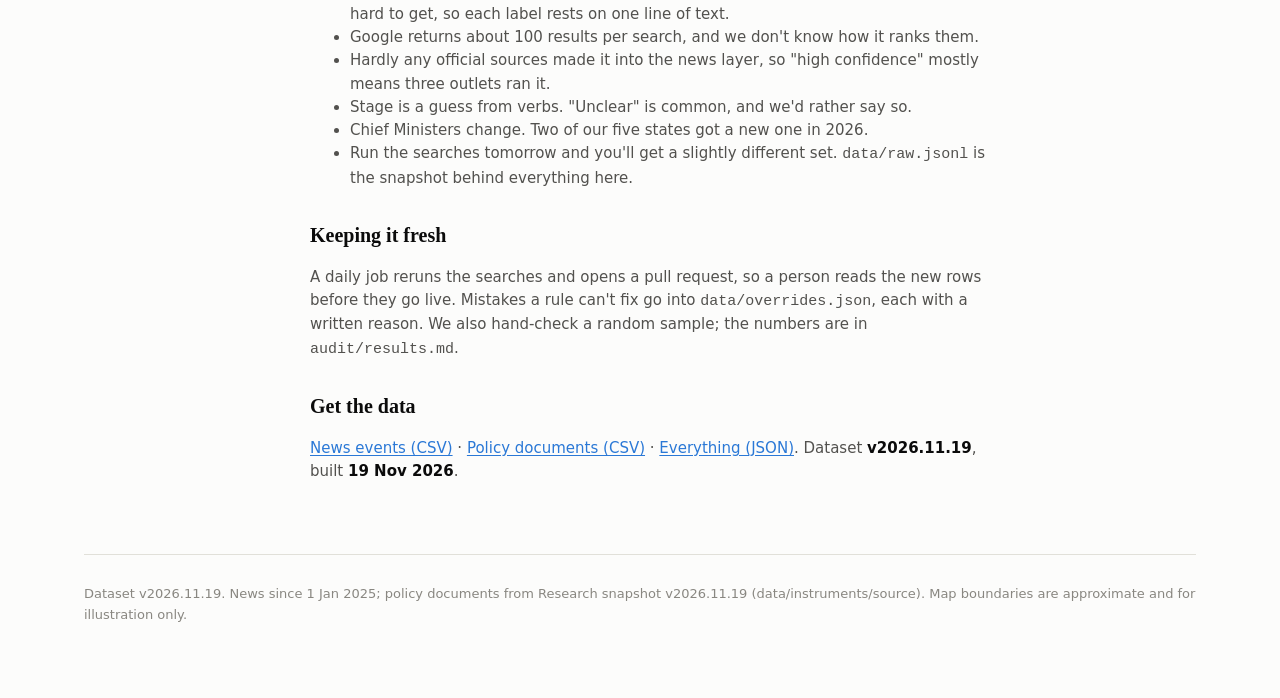
==== commit 4c40dec7: "Swap the tile grid for a zoomable India map; rewrite the page copy - Real state boundaries projected" ====
--- a/docs/index.html
+++ b/docs/index.html
@@ -4,77 +4,93 @@
 <meta charset="utf-8">
 <meta name="viewport" content="width=device-width, initial-scale=1">
 <title>State AI Policy Tracker</title>
-<meta name="description" content="AI policy activity by Indian state governments: news events for five focus states and policy instruments for every state and union territory.">
+<meta name="description" content="What are Indian states doing on AI? A map of every state's AI policy, and the news behind five of them.">
 <link rel="stylesheet" href="style.css">
 </head>
 <body>
 <div class="page">
 
 <header class="masthead">
-  <p class="overline">India · State AI policy tracker</p>
-  <h1>What Indian states are doing on AI</h1>
-  <p class="lead">News events for five focus states since January 2025, and AI policy instruments for every state and union territory.</p>
+  <p class="overline">India · AI policy tracker</p>
+  <h1>What are Indian states doing on AI?</h1>
+  <p class="lead" id="lead">Every state says it wants to lead on AI. We went through thousands of news stories and the policy documents themselves to see who is actually doing something.</p>
   <p class="meta" id="meta"></p>
-  <p class="rule"><strong>What counts:</strong> a state government body acts on AI: a policy, money, an institution, a deployment, an agreement or a rule. Counts reflect news coverage, not the amount of policy activity.</p>
+  <div class="rule">
+    <p><strong>The rule we used:</strong> a state government has to <em>do</em> something. Set a policy, spend money, open an institution, put AI to work, sign a deal or write a rule. Speeches don't count.</p>
+    <p><strong>One caution:</strong> more headlines doesn't mean more work. Some states simply get more press.</p>
+  </div>
   <nav class="jump" aria-label="Sections">
-    <a href="#focus">Focus states</a><a href="#map">All states</a><a href="#kinds">Activity</a><a href="#time">Over time</a><a href="#records">Records</a><a href="#method">Method</a>
+    <a href="#map">The map</a><a href="#focus">Five states</a><a href="#kinds">What they're doing</a><a href="#time">Over time</a><a href="#funnel-section">How we filtered</a><a href="#records">All records</a><a href="#method">How this works</a>
   </nav>
 </header>
 
+<section id="map" aria-labelledby="h-map">
+  <div class="section-head">
+    <h2 id="h-map">Who has an AI policy?</h2>
+    <p>All 36 states and union territories, shaded by how far their AI policy has got. Click one to zoom in.</p>
+  </div>
+  <p class="take" id="map-take"></p>
+  <div class="atlas">
+    <div class="map-col">
+      <label class="jump-to">Go to <select id="jump" aria-label="Go to a state or union territory"></select></label>
+      <svg id="india" role="img" aria-label="Map of India by AI policy status"></svg>
+      <ul class="legend" id="map-legend"></ul>
+      <p class="small">Dots mark territories too small to click on the map. Boundaries are approximate.</p>
+    </div>
+    <aside class="panel" id="panel" aria-live="polite"></aside>
+  </div>
+</section>
+
 <section id="focus" aria-labelledby="h-focus">
   <div class="section-head">
-    <h2 id="h-focus">Focus states</h2>
-    <p>News events since January 2025. Select a state to filter the records.</p>
+    <h2 id="h-focus">Five states, up close</h2>
+    <p>We followed the news for these five since January 2025. Pick one to read its stories.</p>
   </div>
+  <p class="take" id="focus-take"></p>
   <div class="cards" id="cards"></div>
-</section>
-
-<section id="map" aria-labelledby="h-map">
-  <div class="section-head">
-    <h2 id="h-map">All states and union territories</h2>
-    <p>Status of a state-wide AI policy, from the policy-instrument dataset. Outlined tiles are the focus states.</p>
-  </div>
-  <div class="map-wrap">
-    <div>
-      <div class="tiles" id="tiles" role="group" aria-label="Tile map of Indian states and union territories"></div>
-      <ul class="legend" id="map-legend"></ul>
-    </div>
-    <aside class="detail" id="map-detail" aria-live="polite"></aside>
-  </div>
 </section>
 
 <section id="kinds" aria-labelledby="h-kinds">
   <div class="section-head">
-    <h2 id="h-kinds">What kind of activity</h2>
-    <p>News events by state and category. Select a cell to see its records.</p>
+    <h2 id="h-kinds">What are they actually doing?</h2>
+    <p>Every story goes into one of eight buckets. Click a number to read the stories behind it.</p>
   </div>
+  <p class="take" id="kinds-take"></p>
   <div class="scroll-x"><table class="matrix" id="matrix"></table></div>
+  <div class="why">
+    <h3>Why sort them at all?</h3>
+    <p>"AI news" lumps a budget line together with a chatbot launch. Sorting shows whether a state is writing rules, spending money, building things or mostly signing MoUs. That's the difference between a plan and a press release.</p>
+  </div>
+  <div class="cat-grid" id="cats"></div>
 </section>
 
 <section id="time" aria-labelledby="h-time">
   <div class="section-head">
-    <h2 id="h-time">Over time</h2>
-    <p>News events per month, same scale for every state. Marked months had a change of Chief Minister.</p>
+    <h2 id="h-time">When did things pick up?</h2>
+    <p>Stories per month, on the same scale for every state. Dashed lines mark a new Chief Minister.</p>
   </div>
+  <p class="take" id="time-take"></p>
   <div id="multiples" class="multiples"></div>
 </section>
 
 <section id="funnel-section" aria-labelledby="h-funnel">
   <div class="section-head">
-    <h2 id="h-funnel">How the data was filtered</h2>
-    <p>From every article the searches returned to unique events. Dropped items are kept with their reason.</p>
+    <h2 id="h-funnel">From a pile of search results to a list of events</h2>
+    <p>Most of what a news search returns is noise. Here's what survived each cut, and why the rest didn't.</p>
   </div>
+  <p class="take" id="funnel-take"></p>
   <div id="funnel" class="funnel"></div>
   <p class="small" id="drops"></p>
 </section>
 
 <section id="records" aria-labelledby="h-records">
   <div class="section-head">
-    <h2 id="h-records">Records</h2>
+    <h2 id="h-records">Read it yourself</h2>
+    <p>Every row links to its source. Filter it, search it, or <a href="records.csv" download>download the lot</a>.</p>
   </div>
   <div class="tabs" role="tablist">
     <button role="tab" id="tab-events" aria-selected="true">News events</button>
-    <button role="tab" id="tab-inst" aria-selected="false">Policy instruments</button>
+    <button role="tab" id="tab-inst" aria-selected="false">Policy documents</button>
   </div>
   <div class="filters" id="filters"></div>
   <p class="small" id="count"></p>
@@ -83,46 +99,89 @@
 </section>
 
 <section id="method" aria-labelledby="h-method">
-  <div class="section-head"><h2 id="h-method">Method</h2></div>
-  <div class="method">
-    <details open>
-      <summary>Sources</summary>
-      <p><strong>News events</strong> come from Google News RSS searches (6 query variants per focus state, run once per quarter so each slice gets its own ~100-item budget). No article text is fetched, so labels and summaries come from the headline.</p>
-      <p><strong>Policy instruments</strong> come from a research snapshot of Acts, policies, missions and guidelines compiled from official sources and press reports (provenance in the README). Union-level records, court instruments and AI-adjacent ones (data-centre, gig-work, general IT policy) are excluded.</p>
-    </details>
-    <details>
-      <summary>Pipeline</summary>
-      <ol>
-        <li><strong>Collect</strong> Google News RSS items for each state, query and quarter.</li>
-        <li><strong>Filter</strong>: keep a headline only if it has an AI term and a state-government signal; drop private-sector and central-government-only news. Every drop keeps its reason.</li>
-        <li><strong>Normalize</strong>: the state comes from the headline, not the query (UP, U.P., Uttar-Pradesh and उत्तर प्रदेश are one state); dates become IST calendar days.</li>
-        <li><strong>Deduplicate</strong>: same state, within 3 days, similar distinctive words; different companies or proposed-vs-done never merge.</li>
-        <li><strong>Classify</strong> category and stage by keyword rules, first match wins.</li>
+  <div class="section-head"><h2 id="h-method">How this works</h2><p>The short version of the method. The README has the long one.</p></div>
+  <div class="method-layout">
+    <nav class="toc" aria-label="On this section">
+      <p class="over">On this section</p>
+      <a href="#m-counts">What counts</a><a href="#m-sources">Where the data comes from</a><a href="#m-steps">From a story to an event</a><a href="#m-states">Telling states apart</a><a href="#m-dupes">Spotting duplicates</a><a href="#m-labels">Categories and stages</a><a href="#m-sure">How sure are we?</a><a href="#m-dates">Dates</a><a href="#m-holes">What we can't see</a><a href="#m-fresh">Keeping it fresh</a><a href="#m-data">Get the data</a>
+    </nav>
+    <article class="method-body">
+      <h3 id="m-counts">What counts</h3>
+      <p>We count something when a <strong>state government body acts on AI</strong>. That means a department, a minister, the Chief Minister or cabinet, the state police, a state agency or PSU, a state-run hospital or university, or a district administration. "Acts" means one of six things: a policy, money, an institution, a deployment, an agreement or a rule.</p>
+      <div class="inout">
+        <div><p class="over">In</p><ul><li>A cabinet approving an AI policy</li><li>State police rolling out AI cameras</li><li>An MoU the state signs with a company</li><li>Money set aside for an AI mission</li><li>A state university starting an AI course</li></ul></div>
+        <div><p class="over">Out</p><ul><li>Company news that happens to be in a state</li><li>Central schemes with no state partner</li><li>Speeches and opinion pieces</li><li>A single deepfake crime case</li></ul></div>
+      </div>
+      <p>Three grey areas, and the call we made on each:</p>
+      <table class="plain">
+        <tr><th>Courts</th><td>Left out of the policy layer. A High Court's AI guidelines matter, but courts aren't the state government.</td></tr>
+        <tr><th>AI summits a state hosts</th><td>Kept when the state is the one acting. Most end up under "Everything else", since a summit on its own isn't a policy.</td></tr>
+        <tr><th>City corporations</th><td>Kept only when a state government body is named in the story.</td></tr>
+      </table>
+
+      <h3 id="m-sources">Where the data comes from</h3>
+      <p><strong>News.</strong> Google News RSS. We run six searches per state ("Karnataka AI policy", "Karnataka AI MoU" and so on) once for every quarter since January 2025, so each quarter gets its own limit of about 100 results. That came to <b data-bind="raw"></b> results from <b data-bind="slices"></b> searches. Google News is free, needs no key and reaches back to 2025. The free plans of NewsAPI and GNews only search the last 30 days, which rules them out.</p>
+      <p><strong>Policy documents.</strong> A research snapshot of AI policies, missions, guidelines and laws across India (the README says where it came from). We kept the <b data-bind="inst"></b> state and UT documents that are actually about AI, and set aside <b data-bind="drop_union"></b> central ones, <b data-bind="drop_court"></b> court orders, <b data-bind="drop_notai"></b> that weren't really about AI (data-centre and gig-work rules, mostly) and <b data-bind="drop_ph"></b> placeholder.</p>
+
+      <h3 id="m-steps">From a story to an event</h3>
+      <ol class="steps">
+        <li><strong>Collect</strong> <span class="n" data-bind="raw"></span> search results.</li>
+        <li><strong>Remove copies.</strong> The same article often turns up in several searches. <span class="n" data-bind="unique"></span> are left.</li>
+        <li><strong>Keep the relevant ones.</strong> The headline needs an AI word and a sign of a state government: a minister, a department, or a state named as the one acting ("Karnataka signs…"). <span class="n" data-bind="relevant"></span> pass.</li>
+        <li><strong>Pin down the state</strong> from the headline, not from the search that found it, and drop stories about other states or from before 2025. <span class="n" data-bind="inscope"></span> remain.</li>
+        <li><strong>Merge duplicates</strong> into events. <span class="n" data-bind="events"></span> events.</li>
+        <li><strong>Label</strong> each event with a category, a stage and a confidence level.</li>
       </ol>
-    </details>
-    <details>
-      <summary>Confidence</summary>
-      <p>Confidence measures how well the coverage is corroborated, not whether it is true. <strong>High</strong>: an official source or 3+ outlets. <strong>Medium</strong>: a major outlet or 2 outlets. <strong>Low</strong>: one outlet. Every record carries a note saying why.</p>
-    </details>
-    <details>
-      <summary>Dates</summary>
-      <p>News dates are publication dates in IST, the earliest in each cluster; they approximate, but are not, event dates. Instrument dates are notification or approval dates, shown at day, month or year precision as documented.</p>
-    </details>
-    <details>
-      <summary>Known holes</summary>
-      <p>English headlines only (one Hindi query for Uttar Pradesh); about 100 results per query; no official state portals in the news layer; syndicated wire copy inflates outlet counts; stage is keyword-based. The README lists every known hole and the audited precision.</p>
-    </details>
+
+      <h3 id="m-states">Telling states apart</h3>
+      <p>UP, U.P., Uttar-Pradesh, Uttarpradesh and उत्तर प्रदेश are one state here. Names are compared letter by letter, ignoring spaces and hyphens. Short forms like UP and TN only match in capitals, so "sets up" never turns into Uttar Pradesh. A state's name outweighs a city in it: in "Bengaluru firm signs AI MoU with Telangana govt", the state is Telangana. When no state is named at all, we use the state we searched for and flag the row (<b data-bind="sfq"></b> events).</p>
+
+      <h3 id="m-dupes">Spotting duplicates</h3>
+      <p>Ten outlets covering one announcement should count once. Two stories merge when they're about the same state, came out within three days of each other, and share most of their distinctive words. Two rules stop bad merges. Different companies never merge: a Microsoft deal and a Google deal are two events. And a reversal never merges with the original. Uttar Pradesh signing a ₹25,000 crore MoU with Puch AI and then cancelling it are two events here, not one.</p>
+      <p>That made <b data-bind="merges"></b> merges, each listed in <code>data/dedupe_report.txt</code>. It still misses some. Odisha's AI policy approval shows up twice, because the Times of India and New Indian Express headlines share too few words.</p>
+
+      <h3 id="m-labels">Categories and stages</h3>
+      <p>Category comes from keywords, and the first match wins, in the order of the buckets above. Stage comes from the first telling verb in the headline: "to set up" is proposed, "signs" or "approves" is announced, "launches" or "deploys" is implemented. When there's no such verb we say "Unclear" rather than guess.</p>
+
+      <h3 id="m-sure">How sure are we?</h3>
+      <table class="plain conf-table">
+        <tr><th><span class="dots">●●●</span> High</th><td>An official source, or three or more outlets.</td><td class="n" data-bind="c_high"></td></tr>
+        <tr><th><span class="dots">●●○</span> Medium</th><td>A major outlet, or two outlets.</td><td class="n" data-bind="c_medium"></td></tr>
+        <tr><th><span class="dots">●○○</span> Low</th><td>One outlet.</td><td class="n" data-bind="c_low"></td></tr>
+      </table>
+      <p>This measures how well a story is backed up, not whether it's true. Three papers running the same press release still count as three. Low-confidence rows stay on the page on purpose. Treat them as leads, not facts.</p>
+
+      <h3 id="m-dates">Dates</h3>
+      <p>A news date is the day the first story in the group was published, in Indian time. That's usually within a day or two of the event, but not always. Policy documents use the date they were notified or approved, and when only the month or year is known, that's all we show.</p>
+
+      <h3 id="m-holes">What we can't see</h3>
+      <ul>
+        <li>Only English headlines, plus one Hindi search for Uttar Pradesh. Plenty of state news is in Kannada, Telugu, Tamil or Odia, and we miss it. Odisha probably loses the most.</li>
+        <li>We read headlines, not articles. Paywalls and Google's redirect links make full text hard to get, so each label rests on one line of text.</li>
+        <li>Google returns about 100 results per search, and we don't know how it ranks them.</li>
+        <li>Hardly any official sources made it into the news layer, so "high confidence" mostly means three outlets ran it.</li>
+        <li>Stage is a guess from verbs. "Unclear" is common, and we'd rather say so.</li>
+        <li>Chief Ministers change. Two of our five states got a new one in 2026.</li>
+        <li>Run the searches tomorrow and you'll get a slightly different set. <code>data/raw.jsonl</code> is the snapshot behind everything here.</li>
+      </ul>
+
+      <h3 id="m-fresh">Keeping it fresh</h3>
+      <p>A daily job reruns the searches and opens a pull request, so a person reads the new rows before they go live. Mistakes a rule can't fix go into <code>data/overrides.json</code>, each with a written reason. We also hand-check a random sample; the numbers are in <code>audit/results.md</code>.</p>
+
+      <h3 id="m-data">Get the data</h3>
+      <p><a href="records.csv" download>News events (CSV)</a> · <a href="instruments.csv" download>Policy documents (CSV)</a> · <a href="data.json">Everything (JSON)</a>. Dataset <b data-bind="version"></b>, built <b data-bind="built"></b>.</p>
+    </article>
   </div>
 </section>
 
 <footer class="footer">
-  <p>Download: <a href="records.csv" download>news events (CSV)</a> · <a href="instruments.csv" download>policy instruments (CSV)</a> · <a href="data.json">all data (JSON)</a></p>
   <p id="footer-meta"></p>
 </footer>
 
 </div>
 <div class="tip" id="tip" role="tooltip" hidden></div>
 <script src="data.js"></script>
+<script src="india-map.js"></script>
 <script src="app.js"></script>
 </body>
 </html>
--- a/docs/style.css
+++ b/docs/style.css
@@ -70,13 +70,20 @@
   font: 15px/1.55 system-ui, -apple-system, "Segoe UI", Roboto, sans-serif;
 }
 a { color: var(--accent); text-underline-offset: 2px; }
-.page { max-width: 1080px; margin: 0 auto; padding: 40px 24px 64px; }
-h1 { font-size: 34px; line-height: 1.15; letter-spacing: -0.02em; margin: 6px 0 10px; font-weight: 650; }
-h2 { font-size: 20px; margin: 0; font-weight: 620; letter-spacing: -0.01em; }
+.page { max-width: 1160px; margin: 0 auto; padding: 40px 24px 64px; }
+h1, h2, h3, h4, .serif { font-family: "Iowan Old Style", "Palatino Linotype", "Book Antiqua", Palatino, Georgia, serif; }
+h1 { font-size: 44px; line-height: 1.08; letter-spacing: -0.015em; margin: 8px 0 14px; font-weight: 600; max-width: 18ch; }
+h2 { font-size: 26px; margin: 0; font-weight: 600; letter-spacing: -0.01em; }
+h3 { font-size: 20px; font-weight: 600; margin: 0 0 6px; }
+h4 { font-size: 17px; font-weight: 600; margin: 2px 0 4px; }
+.take { font-size: 16.5px; color: var(--ink); max-width: 68ch; margin: -4px 0 18px; }
+.over { font-size: 11.5px; letter-spacing: .07em; text-transform: uppercase; color: var(--muted); margin: 0; }
 .overline { font-size: 12px; letter-spacing: .08em; text-transform: uppercase; color: var(--muted); margin: 0; }
 .lead { font-size: 17px; color: var(--ink-2); margin: 0 0 14px; max-width: 62ch; }
 .meta { font-size: 13px; color: var(--muted); margin: 0 0 10px; font-variant-numeric: tabular-nums; }
-.rule { font-size: 13.5px; color: var(--ink-2); margin: 0; max-width: 78ch; padding: 10px 12px; background: var(--plane); border-radius: 8px; }
+.rule { font-size: 14px; color: var(--ink-2); margin: 0; max-width: 78ch; padding: 12px 14px; background: var(--plane); border-radius: 10px; }
+.rule p { margin: 0; }
+.rule p + p { margin-top: 6px; }
 .jump { display: flex; flex-wrap: wrap; gap: 4px 16px; margin-top: 16px; font-size: 13.5px; }
 .jump a { color: var(--ink-2); text-decoration: none; }
 .jump a:hover { color: var(--accent); }
@@ -97,7 +104,74 @@
 .card .line { font-size: 12.5px; color: var(--ink-2); margin-top: 8px; display: flex; gap: 6px; align-items: center; }
 .swatch { width: 10px; height: 10px; border-radius: 3px; flex: none; display: inline-block; }
 
-/* tile map */
+/* India map */
+.atlas { display: grid; grid-template-columns: minmax(0, 1.5fr) minmax(0, 1fr); gap: 32px; align-items: start; }
+.jump-to { display: inline-flex; gap: 8px; align-items: center; font-size: 13px; color: var(--muted); margin-bottom: 8px; }
+.jump-to select { font: inherit; font-size: 13.5px; color: var(--ink); background: var(--bg); border: 1px solid var(--axis); border-radius: 8px; padding: 5px 8px; }
+#india { display: block; width: 100%; height: auto; max-height: 860px; touch-action: manipulation; }
+#india .st { stroke: var(--bg); stroke-width: 0.8; vector-effect: non-scaling-stroke; cursor: pointer; transition: opacity .25s; }
+#india .st:hover { stroke: var(--ink); stroke-width: 1.2; }
+#india .l0 { fill: var(--none); } #india .l1 { fill: var(--l1); } #india .l2 { fill: var(--l2); } #india .l3 { fill: var(--l3); }
+#india .outline { fill: none; stroke: var(--ink); stroke-width: 1.6; vector-effect: non-scaling-stroke; pointer-events: none; }
+#india .dot { stroke: var(--bg); stroke-width: 1.5; vector-effect: non-scaling-stroke; cursor: pointer; }
+#india .dot.focus { stroke: var(--ink); }
+#india .st.l0, #india .dot.l0 { stroke: var(--muted); }
+#india.zoomed .st:not(.sel), #india.zoomed .dot:not(.sel), #india.zoomed .outline:not(.sel) { opacity: .3; }
+#india .st.sel, #india .dot.sel { stroke: var(--accent); stroke-width: 2.5; }
+#india .lbl { font-weight: 600; text-anchor: middle; pointer-events: none; fill: var(--ink-2); }
+#india .lbl.l2 { fill: var(--l2-ink); } #india .lbl.l3 { fill: var(--l3-ink); } #india .lbl.l1 { fill: var(--l1-ink); }
+#india.zoomed .lbl:not(.sel) { opacity: .25; }
+.panel { position: sticky; top: 16px; font-size: 14px; min-height: 200px; }
+.panel h3 { font-size: 28px; margin: 2px 0 10px; }
+.stats { display: flex; flex-wrap: wrap; gap: 6px 22px; margin: 4px 0 14px; padding-bottom: 12px; border-bottom: 1px solid var(--grid); }
+.stats div { display: flex; flex-direction: column; }
+.stats b { font-size: 24px; font-weight: 620; line-height: 1.1; }
+.stats span { font-size: 12px; color: var(--muted); }
+.panel .headline { margin: 0 0 12px; color: var(--ink-2); }
+.panel ul { list-style: none; padding: 0; margin: 4px 0 14px; }
+.panel li { padding: 8px 0; border-top: 1px solid var(--grid); }
+.panel li a { color: var(--ink); text-decoration: none; font-weight: 500; }
+.panel li a:hover { color: var(--accent); text-decoration: underline; }
+.panel li .m { display: block; color: var(--muted); font-size: 12.5px; margin-top: 2px; }
+.chip { display: inline-block; font-size: 11.5px; padding: 0 8px; border-radius: 999px; background: var(--plane); color: var(--ink-2); margin-right: 4px; }
+.chip.ok { background: var(--accent-wash); color: var(--accent); }
+.linkbtn { font: inherit; font-size: 13.5px; background: none; border: 0; padding: 0; color: var(--accent); cursor: pointer; text-decoration: underline; text-underline-offset: 2px; }
+.back { font: inherit; font-size: 13px; background: var(--bg); color: var(--ink); border: 1px solid var(--axis); border-radius: 8px; padding: 5px 12px; cursor: pointer; margin-top: 4px; }
+
+/* category explainers */
+.why { margin: 28px 0 14px; max-width: 72ch; }
+.why p { color: var(--ink-2); margin: 0; font-size: 15px; }
+.cat-grid { display: grid; grid-template-columns: repeat(auto-fill, minmax(232px, 1fr)); gap: 12px; }
+.cat { border: 1px solid var(--grid); border-radius: 10px; padding: 14px 14px 12px; display: flex; flex-direction: column; gap: 4px; }
+.cat p { margin: 0; font-size: 13.5px; color: var(--ink-2); }
+.cat .lead-state { color: var(--ink); }
+.cat .ex { font-size: 13px; margin-top: 4px; }
+.cat .ex a { color: var(--ink); }
+.cat .ex .m { color: var(--muted); }
+.cat .linkbtn { align-self: flex-start; margin-top: 6px; font-size: 13px; }
+
+/* method */
+.method-layout { display: grid; grid-template-columns: 190px minmax(0, 1fr); gap: 36px; align-items: start; }
+.toc { position: sticky; top: 16px; display: flex; flex-direction: column; gap: 6px; font-size: 13.5px; }
+.toc a { color: var(--ink-2); text-decoration: none; }
+.toc a:hover { color: var(--accent); }
+.method-body { max-width: 72ch; }
+.method-body h3 { margin-top: 30px; scroll-margin-top: 16px; }
+.method-body h3:first-child { margin-top: 0; }
+.method-body p, .method-body li { color: var(--ink-2); font-size: 15px; }
+.method-body b[data-bind], .method-body .n { color: var(--ink); font-variant-numeric: tabular-nums; }
+.inout { display: grid; grid-template-columns: 1fr 1fr; gap: 16px; background: var(--plane); border-radius: 10px; padding: 12px 16px; }
+.inout ul { margin: 6px 0 0; padding-left: 18px; }
+.inout li { font-size: 14px; }
+table.plain { border-collapse: collapse; width: 100%; font-size: 14.5px; margin: 6px 0 10px; }
+table.plain th { text-align: left; font-weight: 600; padding: 8px 14px 8px 0; vertical-align: top; white-space: nowrap; color: var(--ink); }
+table.plain td { padding: 8px 0; border-top: 1px solid var(--grid); color: var(--ink-2); }
+table.plain th { border-top: 1px solid var(--grid); }
+table.plain td.n { text-align: right; padding-left: 12px; }
+.steps li { margin: 4px 0; }
+.steps .n { font-weight: 600; }
+
+/* tile map (legacy) */
 .map-wrap { display: grid; grid-template-columns: minmax(0, 420px) minmax(0, 1fr); gap: 32px; align-items: start; }
 .tiles { display: grid; grid-template-columns: repeat(7, 1fr); grid-template-rows: repeat(8, 1fr); gap: 4px; max-width: 420px; }
 .tile { aspect-ratio: 1; border: 0; border-radius: 6px; padding: 4px 5px; font: 600 11px/1 system-ui, sans-serif; text-align: left; cursor: pointer; position: relative; background: var(--none); color: var(--ink-2); }
@@ -185,9 +259,17 @@
 .tip { position: fixed; z-index: 10; pointer-events: none; background: var(--ink); color: var(--bg); font-size: 12.5px; line-height: 1.4; padding: 6px 9px; border-radius: 6px; max-width: 280px; box-shadow: 0 2px 10px rgba(0,0,0,.15); }
 .tip strong { font-weight: 650; }
 
+@media (max-width: 860px) {
+  .atlas { grid-template-columns: 1fr; }
+  .panel { position: static; }
+  .method-layout { grid-template-columns: 1fr; }
+  .toc { position: static; flex-direction: row; flex-wrap: wrap; gap: 4px 14px; }
+}
 @media (max-width: 760px) {
   .page { padding: 28px 16px 48px; }
-  h1 { font-size: 27px; }
+  h1 { font-size: 32px; }
+  h2 { font-size: 22px; }
+  .inout { grid-template-columns: 1fr; }
   .map-wrap { grid-template-columns: 1fr; }
   .mrow { grid-template-columns: 84px 1fr 34px; gap: 8px; }
   .frow { grid-template-columns: 104px 1fr 56px; }
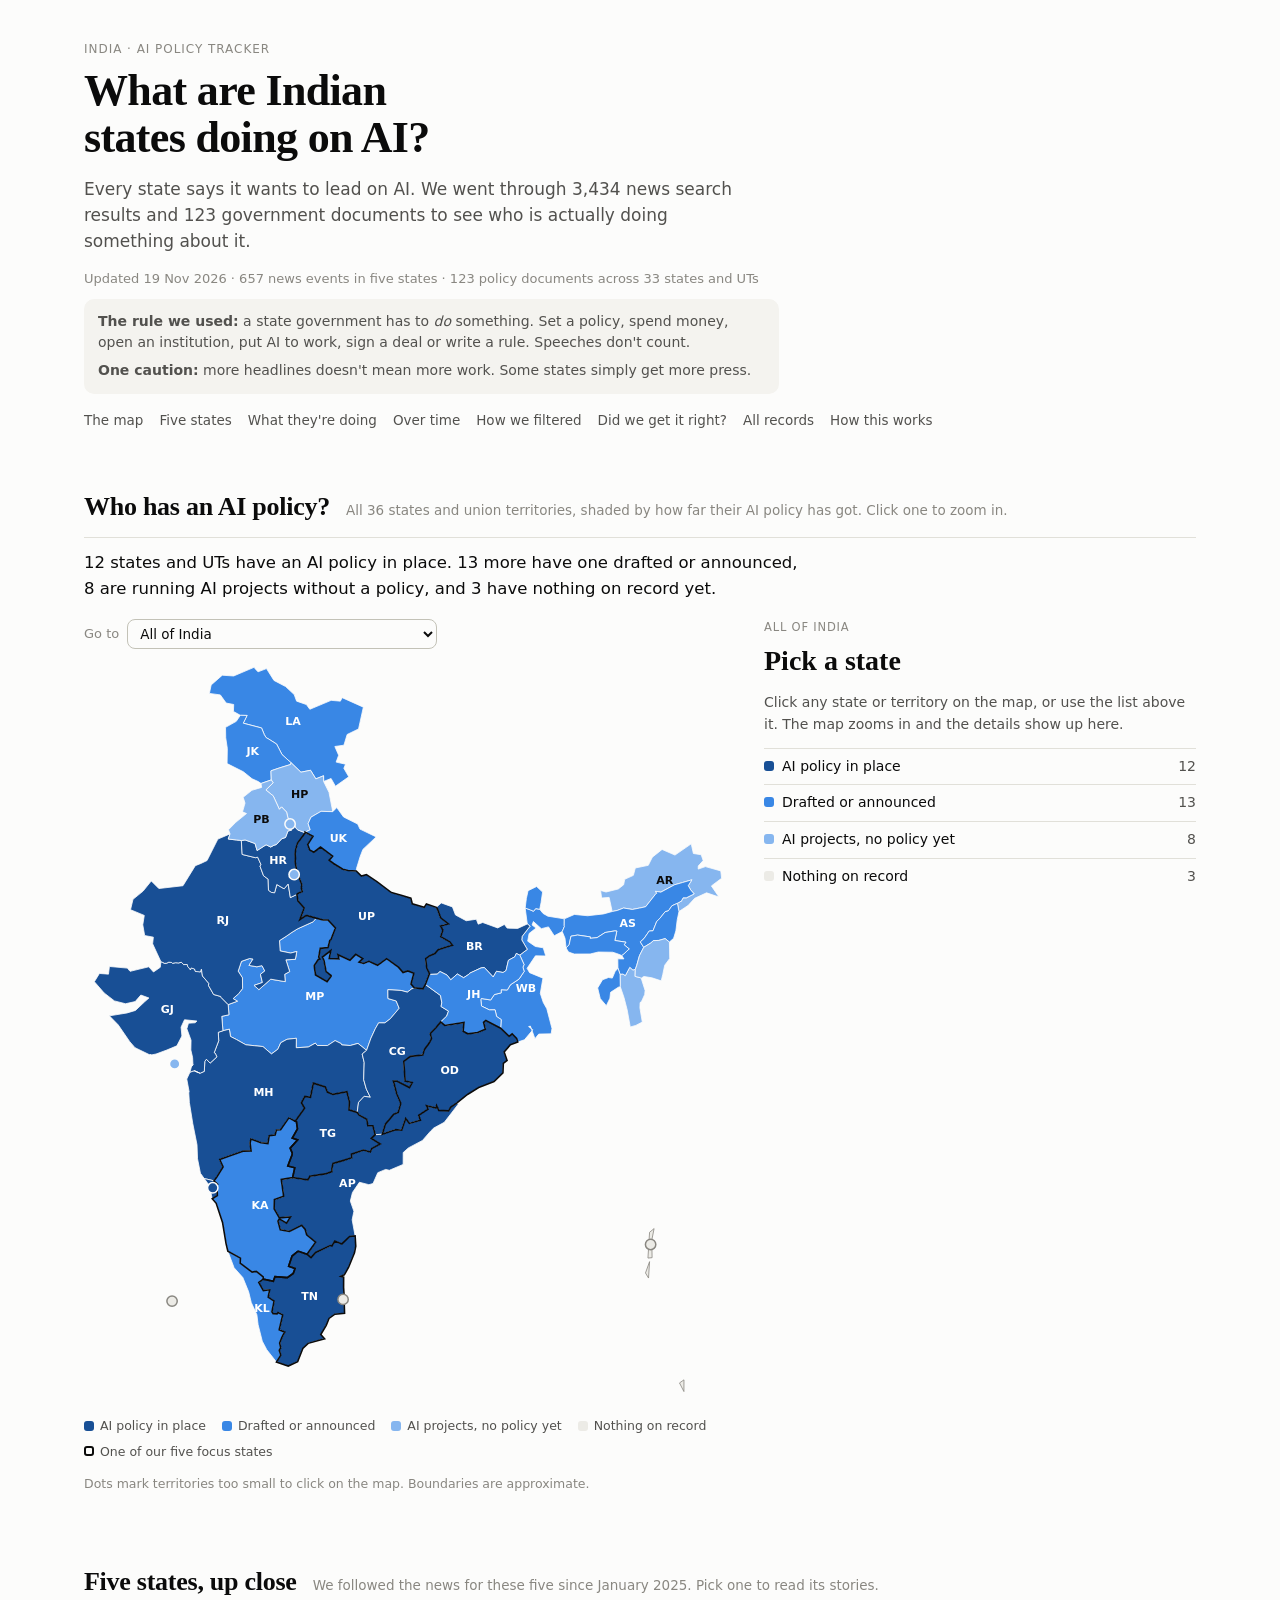
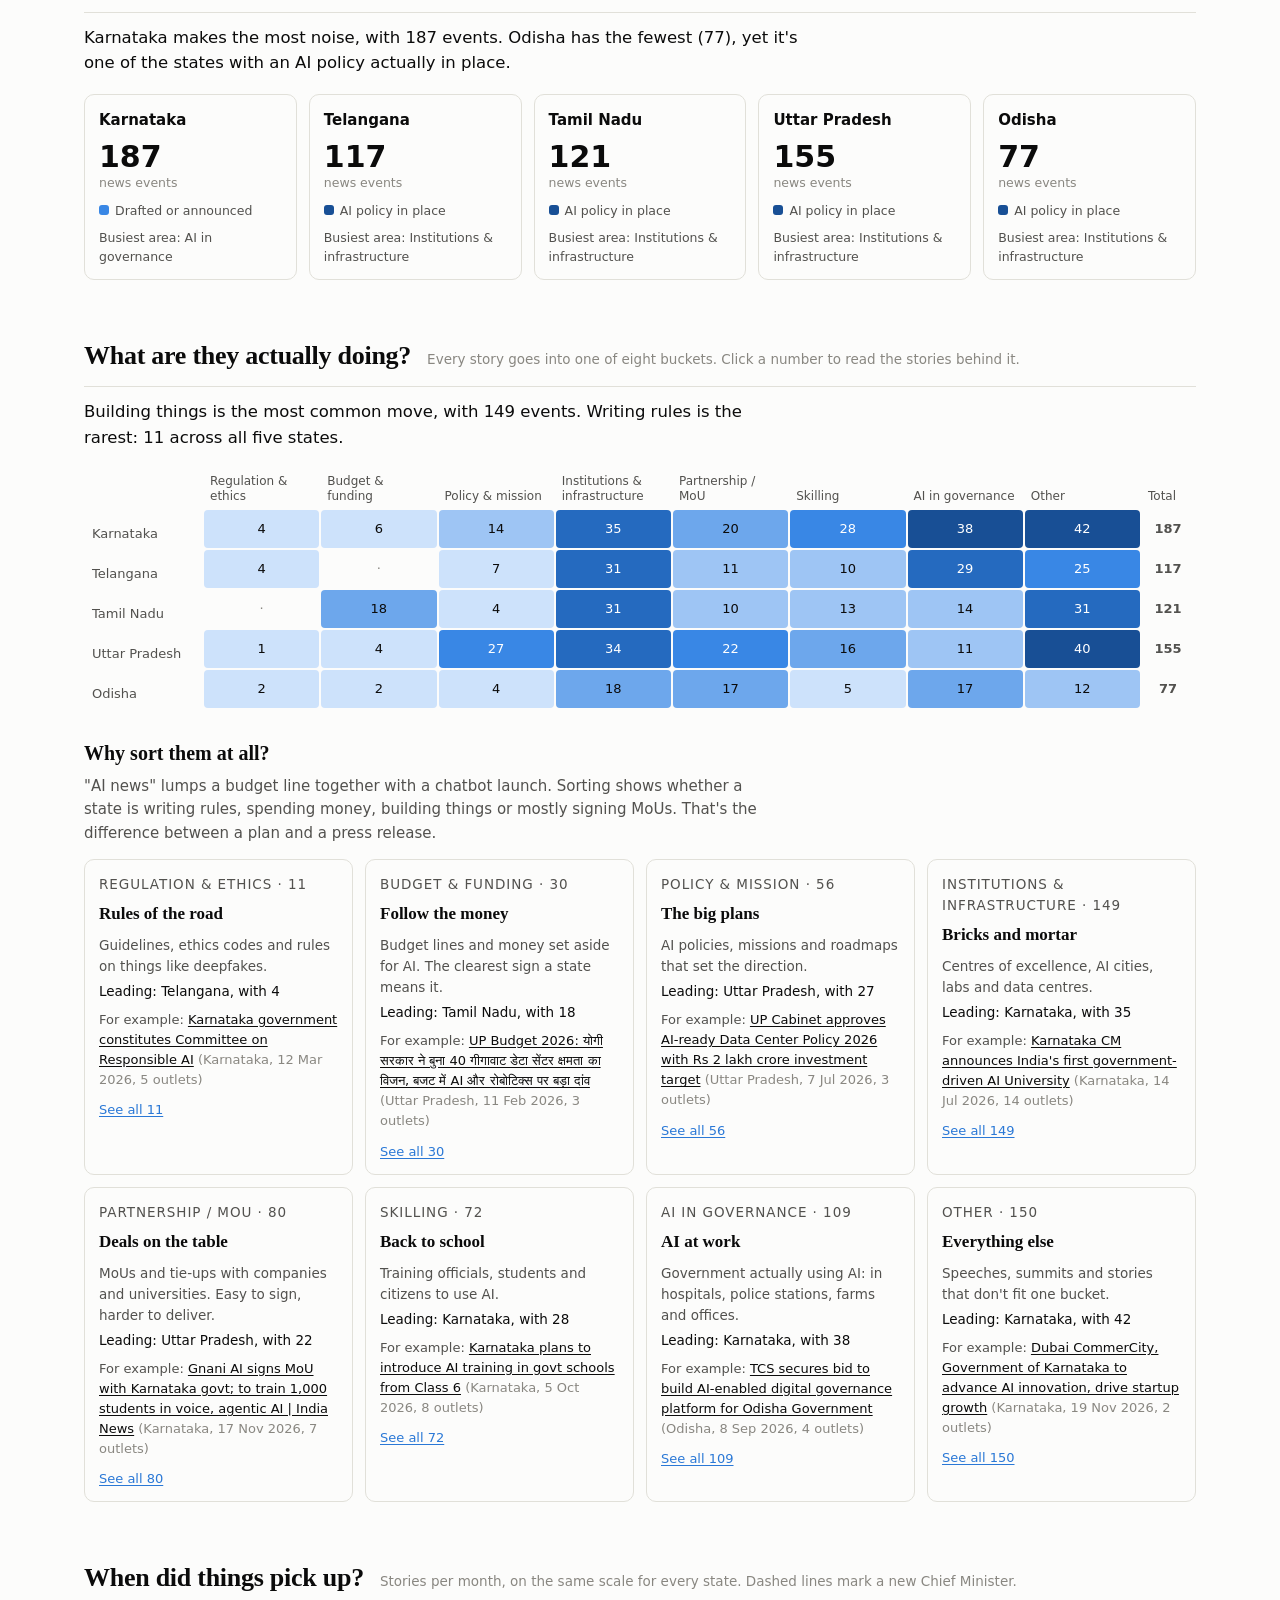
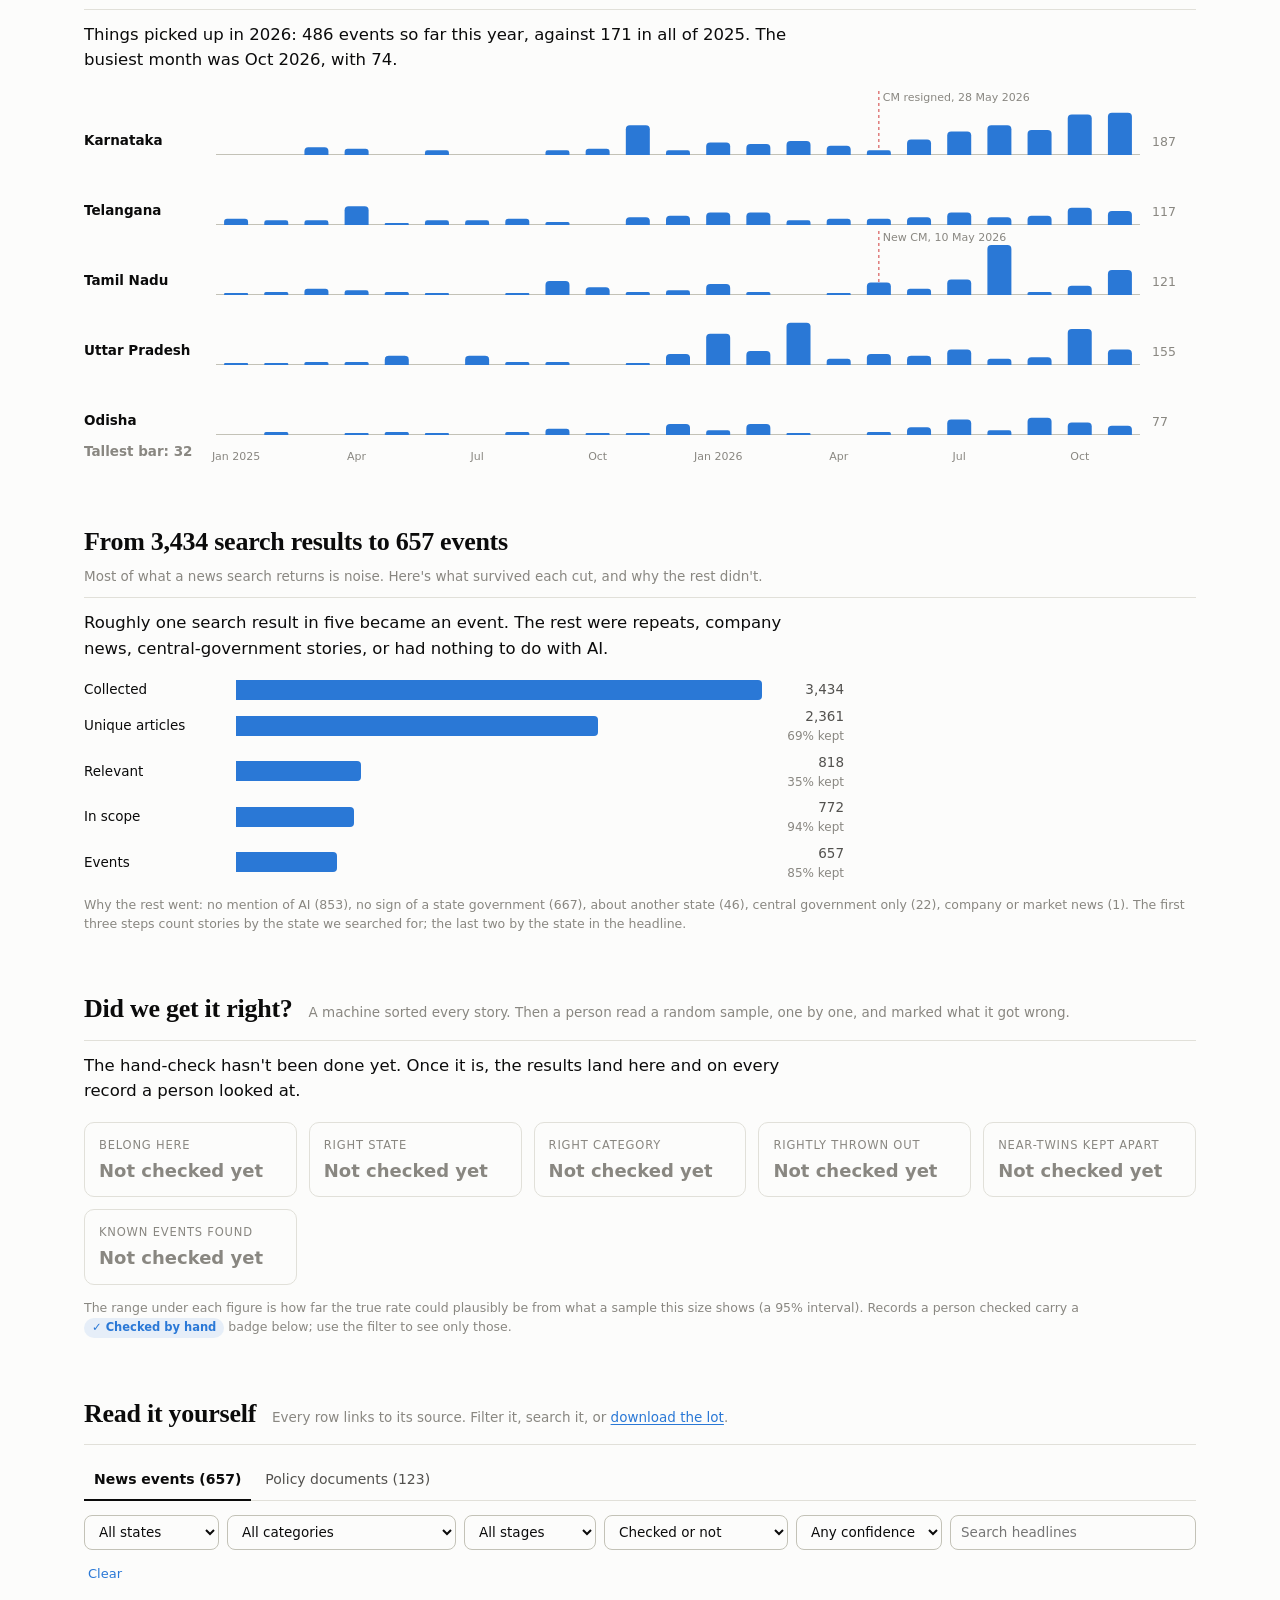
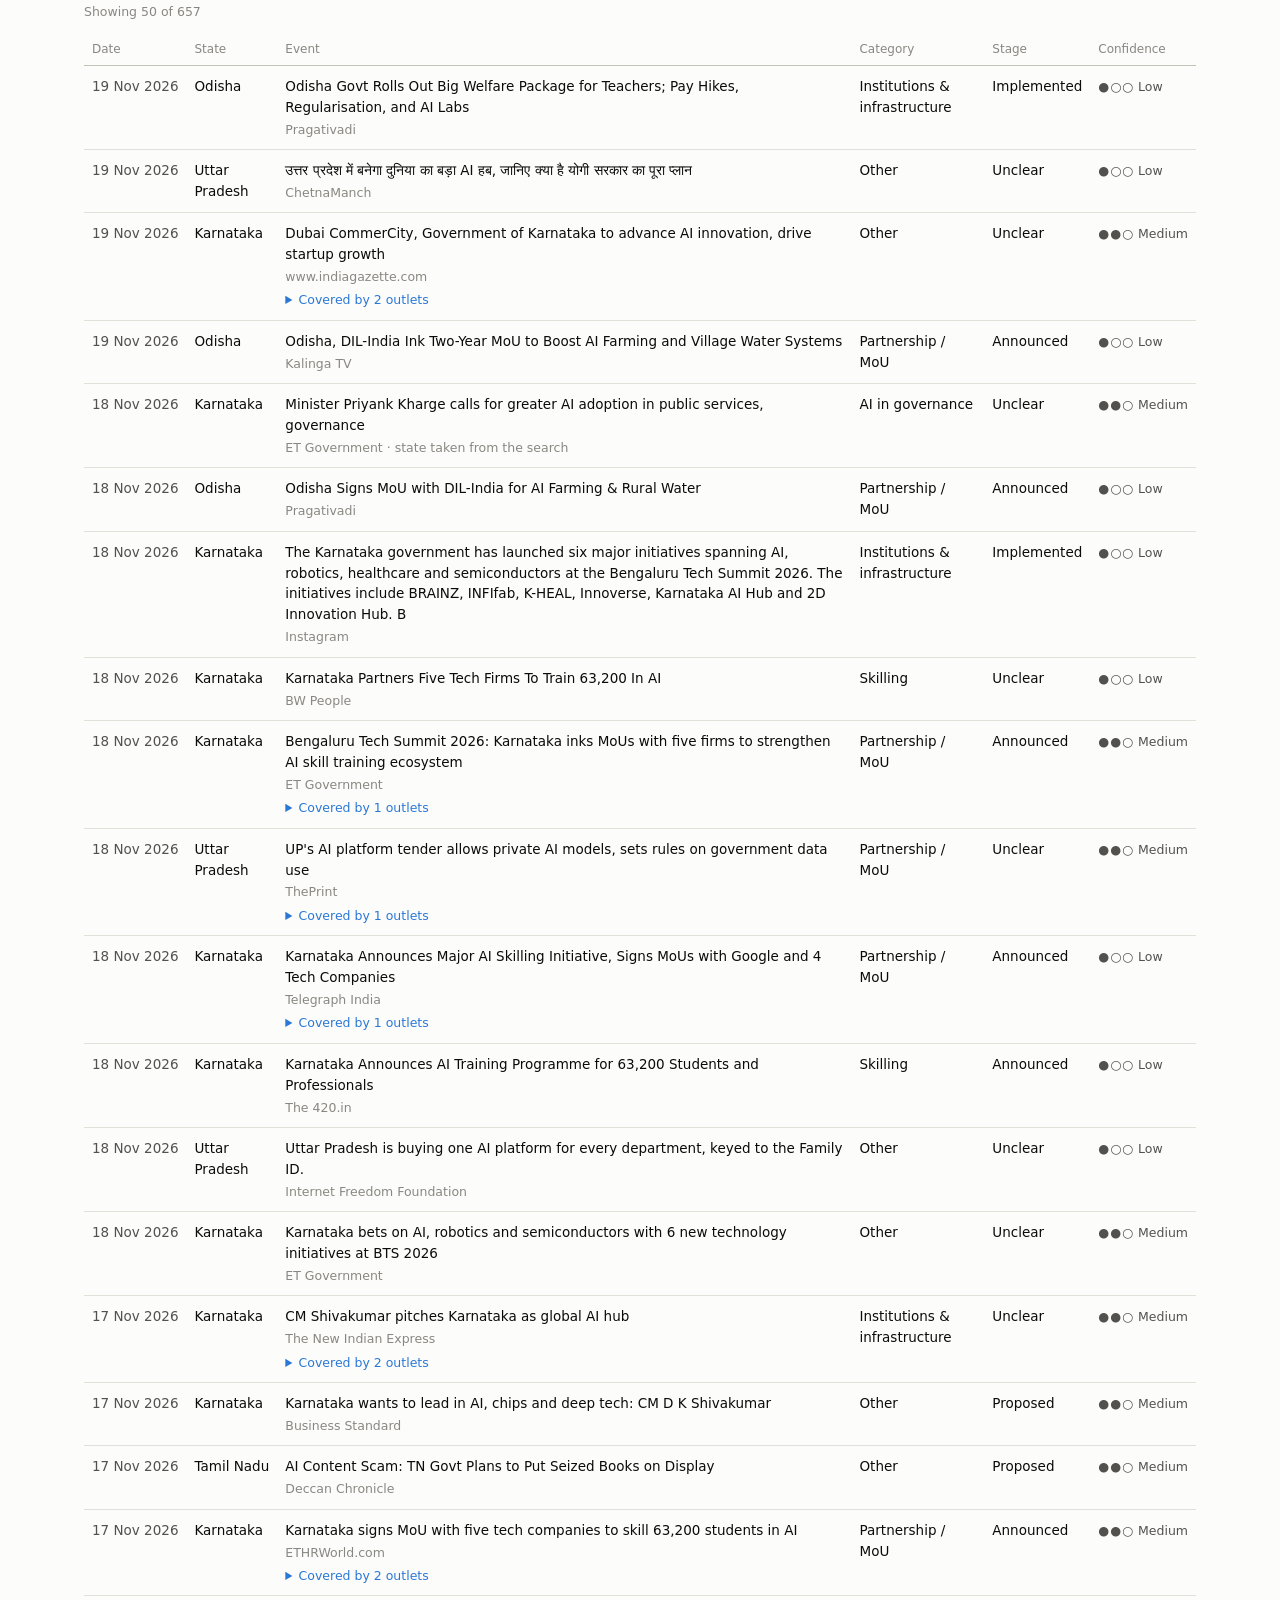
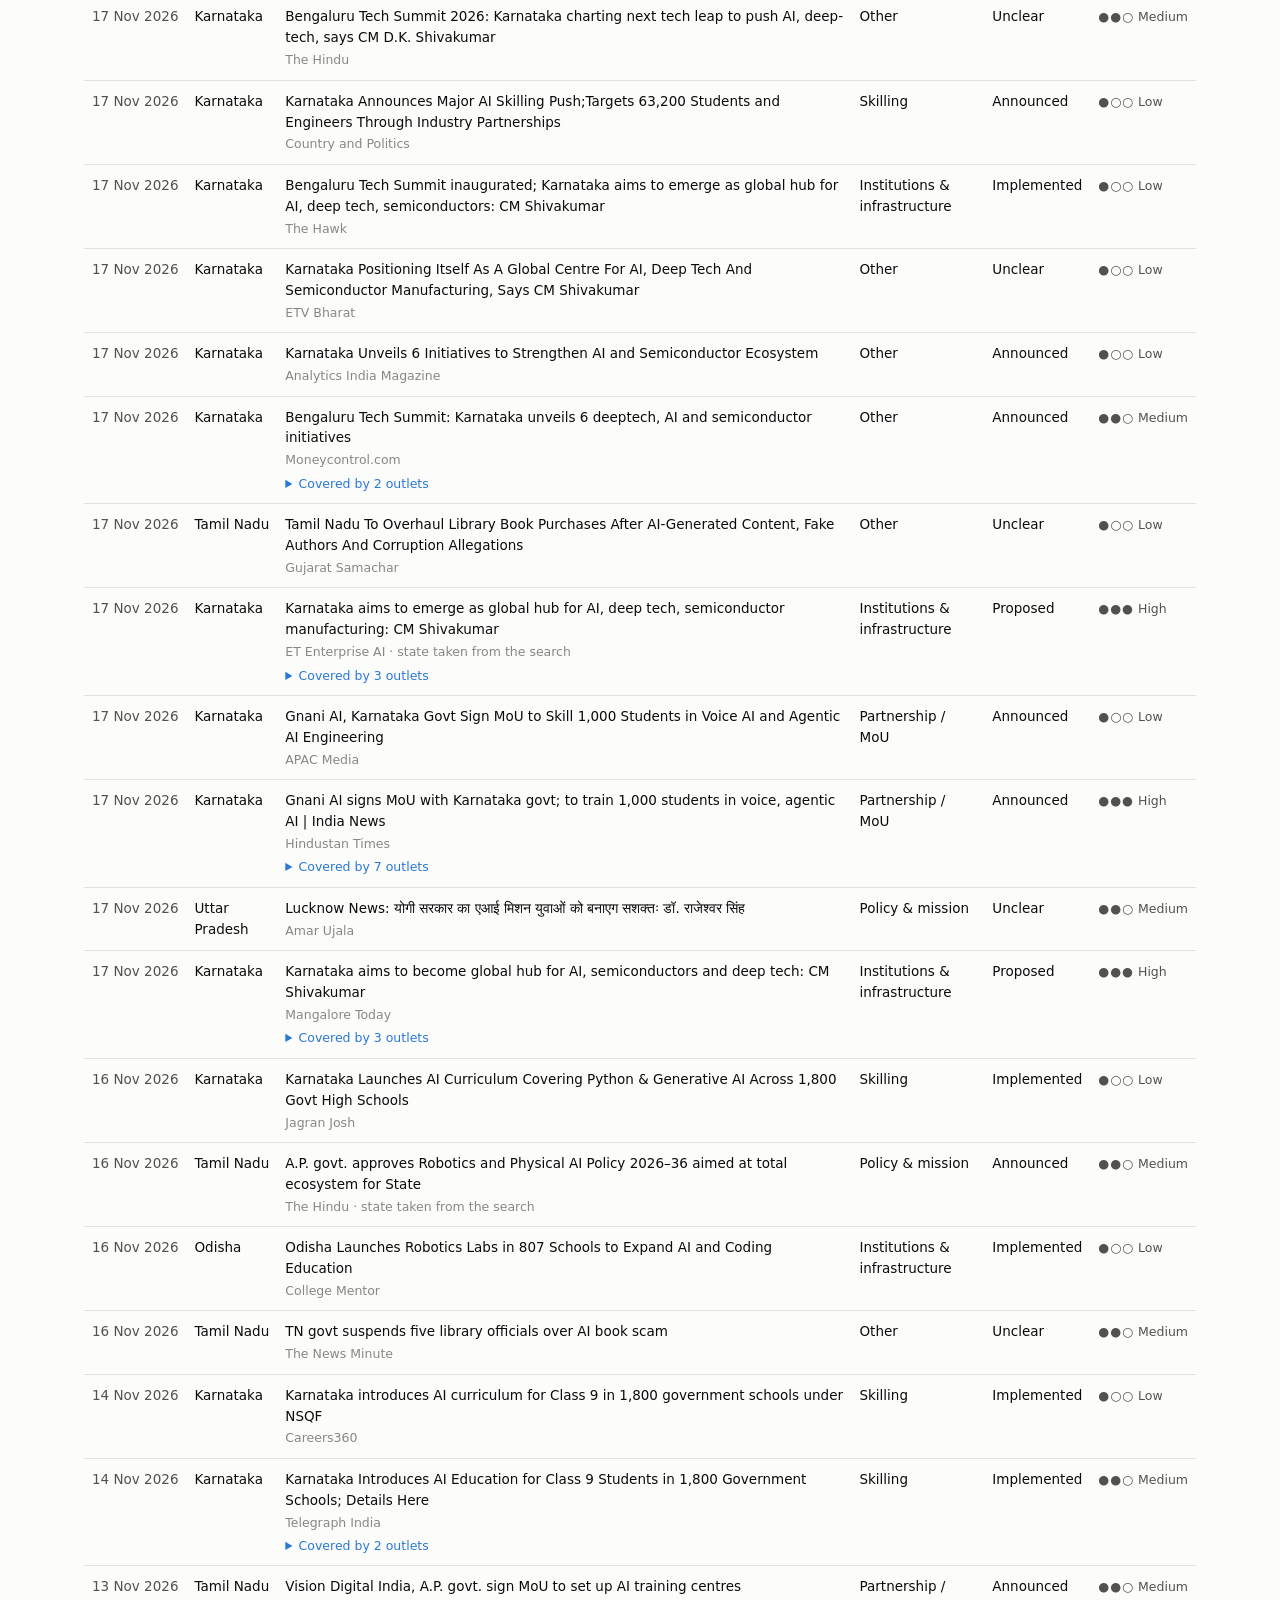
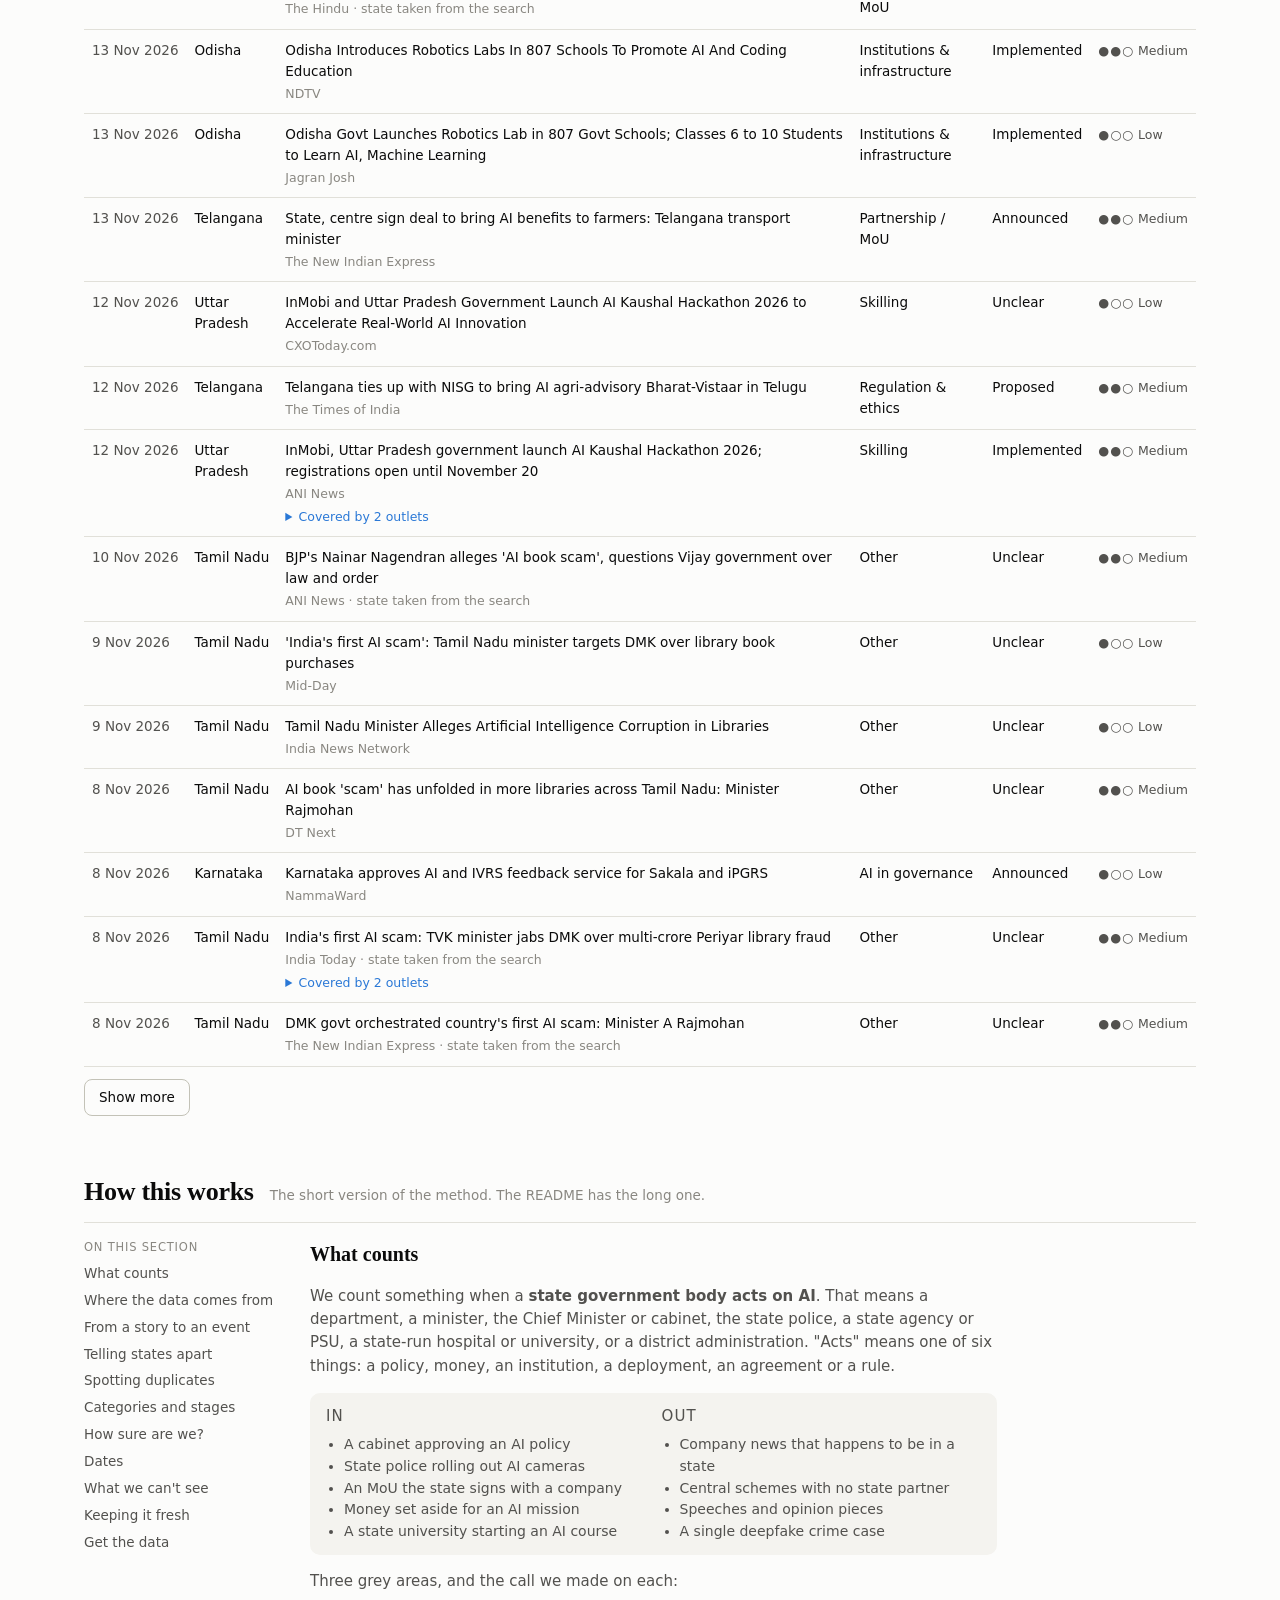
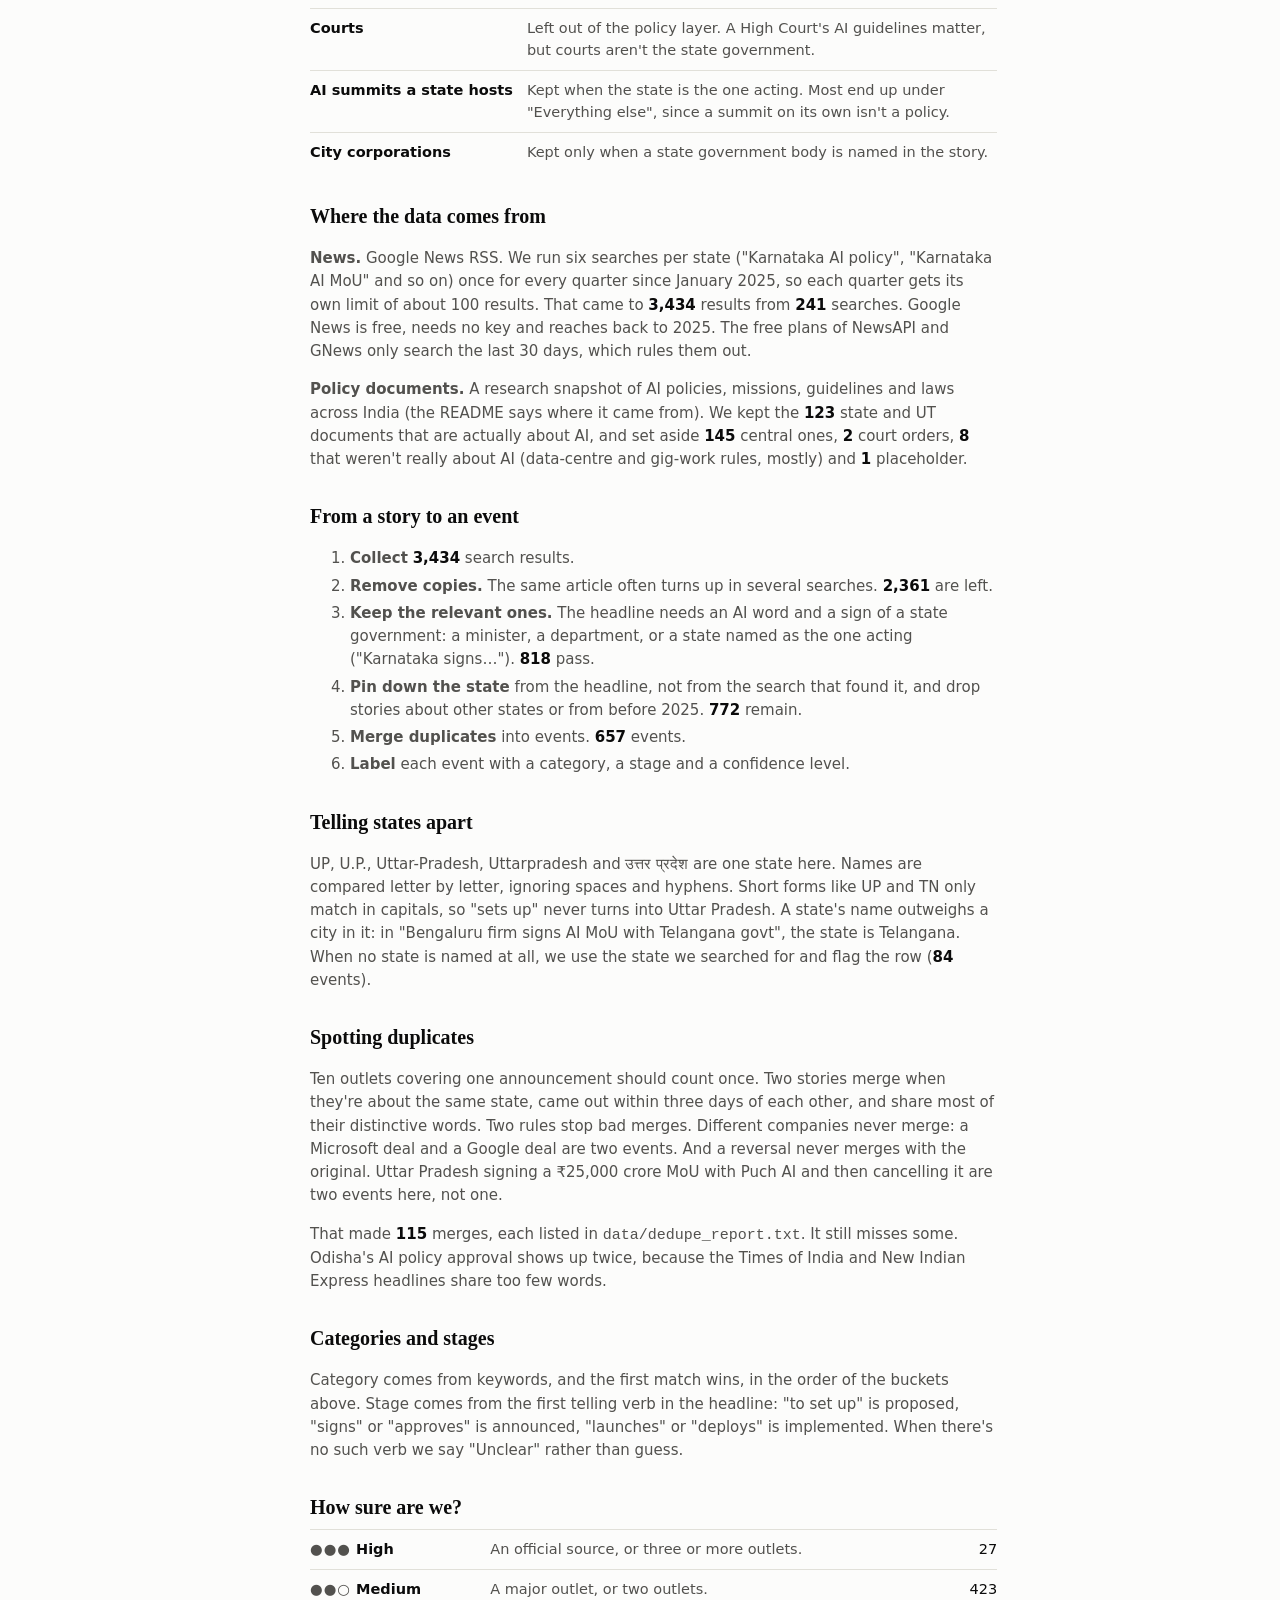
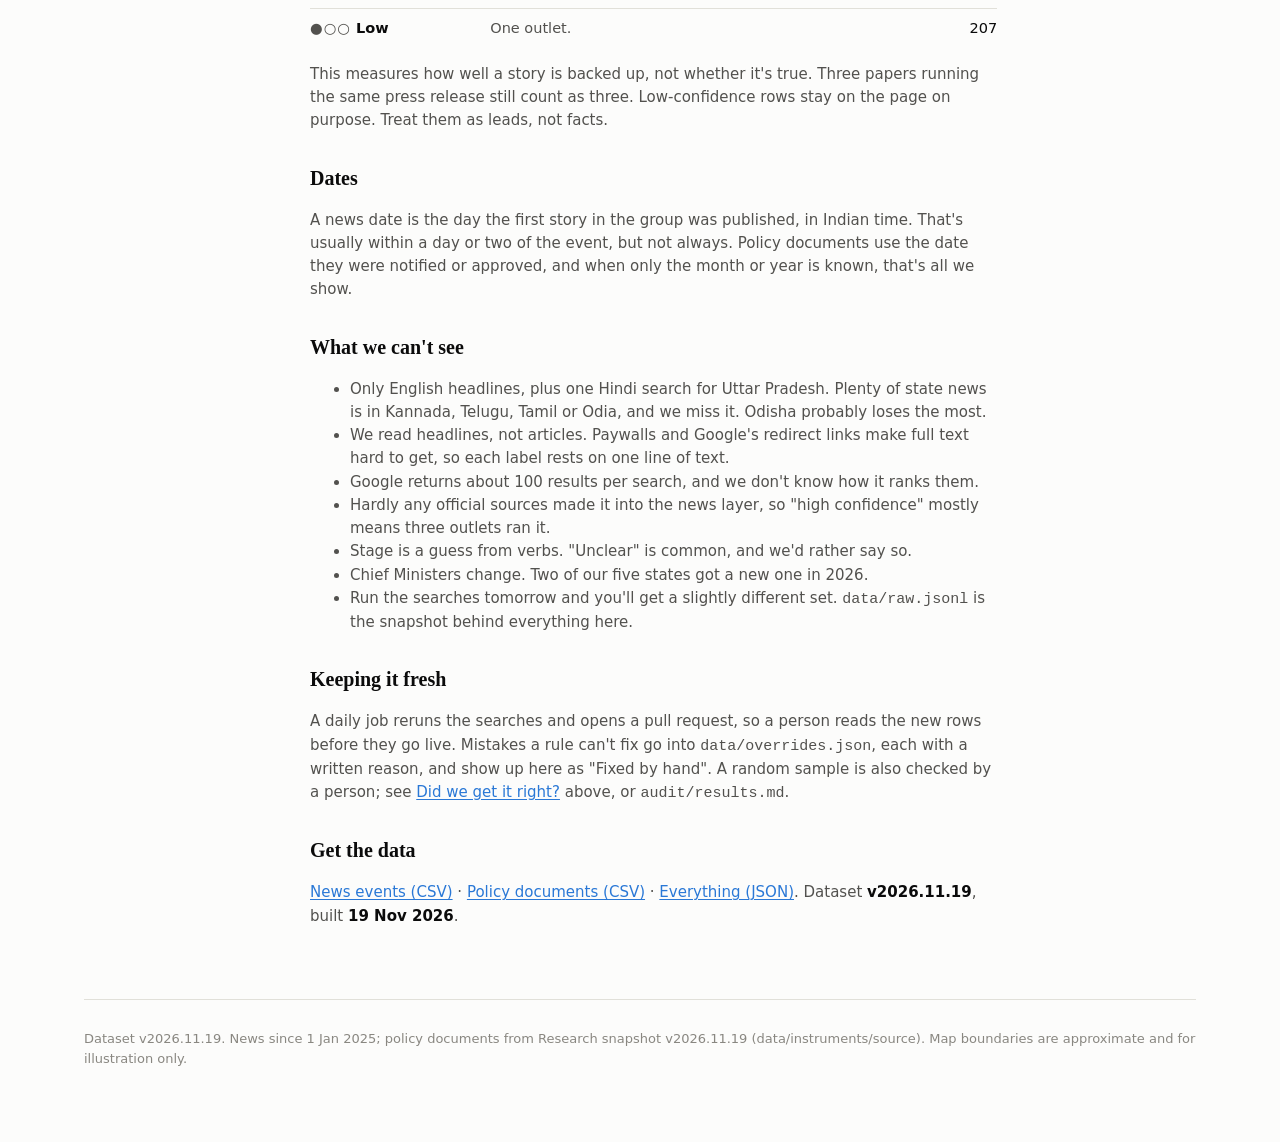
==== commit 71c2e5fe: "Add a human-verification layer: 'Did we get it right?' - export.py reads the hand-labelled audit sam" ====
--- a/docs/index.html
+++ b/docs/index.html
@@ -20,7 +20,7 @@
     <p><strong>One caution:</strong> more headlines doesn't mean more work. Some states simply get more press.</p>
   </div>
   <nav class="jump" aria-label="Sections">
-    <a href="#map">The map</a><a href="#focus">Five states</a><a href="#kinds">What they're doing</a><a href="#time">Over time</a><a href="#funnel-section">How we filtered</a><a href="#records">All records</a><a href="#method">How this works</a>
+    <a href="#map">The map</a><a href="#focus">Five states</a><a href="#kinds">What they're doing</a><a href="#time">Over time</a><a href="#funnel-section">How we filtered</a><a href="#checked">Did we get it right?</a><a href="#records">All records</a><a href="#method">How this works</a>
   </nav>
 </header>
 
@@ -81,6 +81,16 @@
   <p class="take" id="funnel-take"></p>
   <div id="funnel" class="funnel"></div>
   <p class="small" id="drops"></p>
+</section>
+
+<section id="checked" aria-labelledby="h-checked">
+  <div class="section-head">
+    <h2 id="h-checked">Did we get it right?</h2>
+    <p>A machine sorted every story. Then a person read a random sample, one by one, and marked what it got wrong.</p>
+  </div>
+  <p class="take" id="check-take"></p>
+  <div class="checks" id="checks"></div>
+  <p class="small">The range under each figure is how far the true rate could plausibly be from what a sample this size shows (a 95% interval). Records a person checked carry a <span class="badge ok">✓ Checked by hand</span> badge below; use the filter to see only those.</p>
 </section>
 
 <section id="records" aria-labelledby="h-records">
@@ -166,7 +176,7 @@
       </ul>
 
       <h3 id="m-fresh">Keeping it fresh</h3>
-      <p>A daily job reruns the searches and opens a pull request, so a person reads the new rows before they go live. Mistakes a rule can't fix go into <code>data/overrides.json</code>, each with a written reason. We also hand-check a random sample; the numbers are in <code>audit/results.md</code>.</p>
+      <p>A daily job reruns the searches and opens a pull request, so a person reads the new rows before they go live. Mistakes a rule can't fix go into <code>data/overrides.json</code>, each with a written reason, and show up here as "Fixed by hand". A random sample is also checked by a person; see <a href="#checked">Did we get it right?</a> above, or <code>audit/results.md</code>.</p>
 
       <h3 id="m-data">Get the data</h3>
       <p><a href="records.csv" download>News events (CSV)</a> · <a href="instruments.csv" download>Policy documents (CSV)</a> · <a href="data.json">Everything (JSON)</a>. Dataset <b data-bind="version"></b>, built <b data-bind="built"></b>.</p>
--- a/docs/style.css
+++ b/docs/style.css
@@ -150,6 +150,21 @@
 .cat .ex .m { color: var(--muted); }
 .cat .linkbtn { align-self: flex-start; margin-top: 6px; font-size: 13px; }
 
+/* human checks */
+.checks { display: grid; grid-template-columns: repeat(auto-fit, minmax(190px, 1fr)); gap: 12px; margin-bottom: 10px; }
+.check { border: 1px solid var(--grid); border-radius: 10px; padding: 14px; }
+.check .big { font-size: 30px; font-weight: 620; line-height: 1.1; margin: 6px 0 2px; }
+.check .sub { font-size: 13px; color: var(--ink-2); }
+.check .range { font-size: 12px; color: var(--muted); margin-top: 6px; }
+.check .bar { height: 6px; background: var(--grid); border-radius: 3px; position: relative; margin-top: 8px; }
+.check .bar i { position: absolute; top: 0; bottom: 0; background: var(--accent-wash); border-radius: 3px; }
+.check .bar b { position: absolute; top: -3px; width: 3px; height: 12px; background: var(--accent); border-radius: 2px; }
+.check.empty .big { color: var(--muted); font-size: 18px; }
+.badge { display: inline-block; font-size: 11.5px; font-weight: 550; padding: 1px 8px; border-radius: 999px; background: var(--plane); color: var(--ink-2); white-space: nowrap; }
+.badge.ok { background: var(--accent-wash); color: var(--accent); }
+.badge.warn { background: rgba(208, 59, 59, .10); color: var(--mark); }
+.records .badge { margin-top: 6px; }
+
 /* method */
 .method-layout { display: grid; grid-template-columns: 190px minmax(0, 1fr); gap: 36px; align-items: start; }
 .toc { position: sticky; top: 16px; display: flex; flex-direction: column; gap: 6px; font-size: 13.5px; }
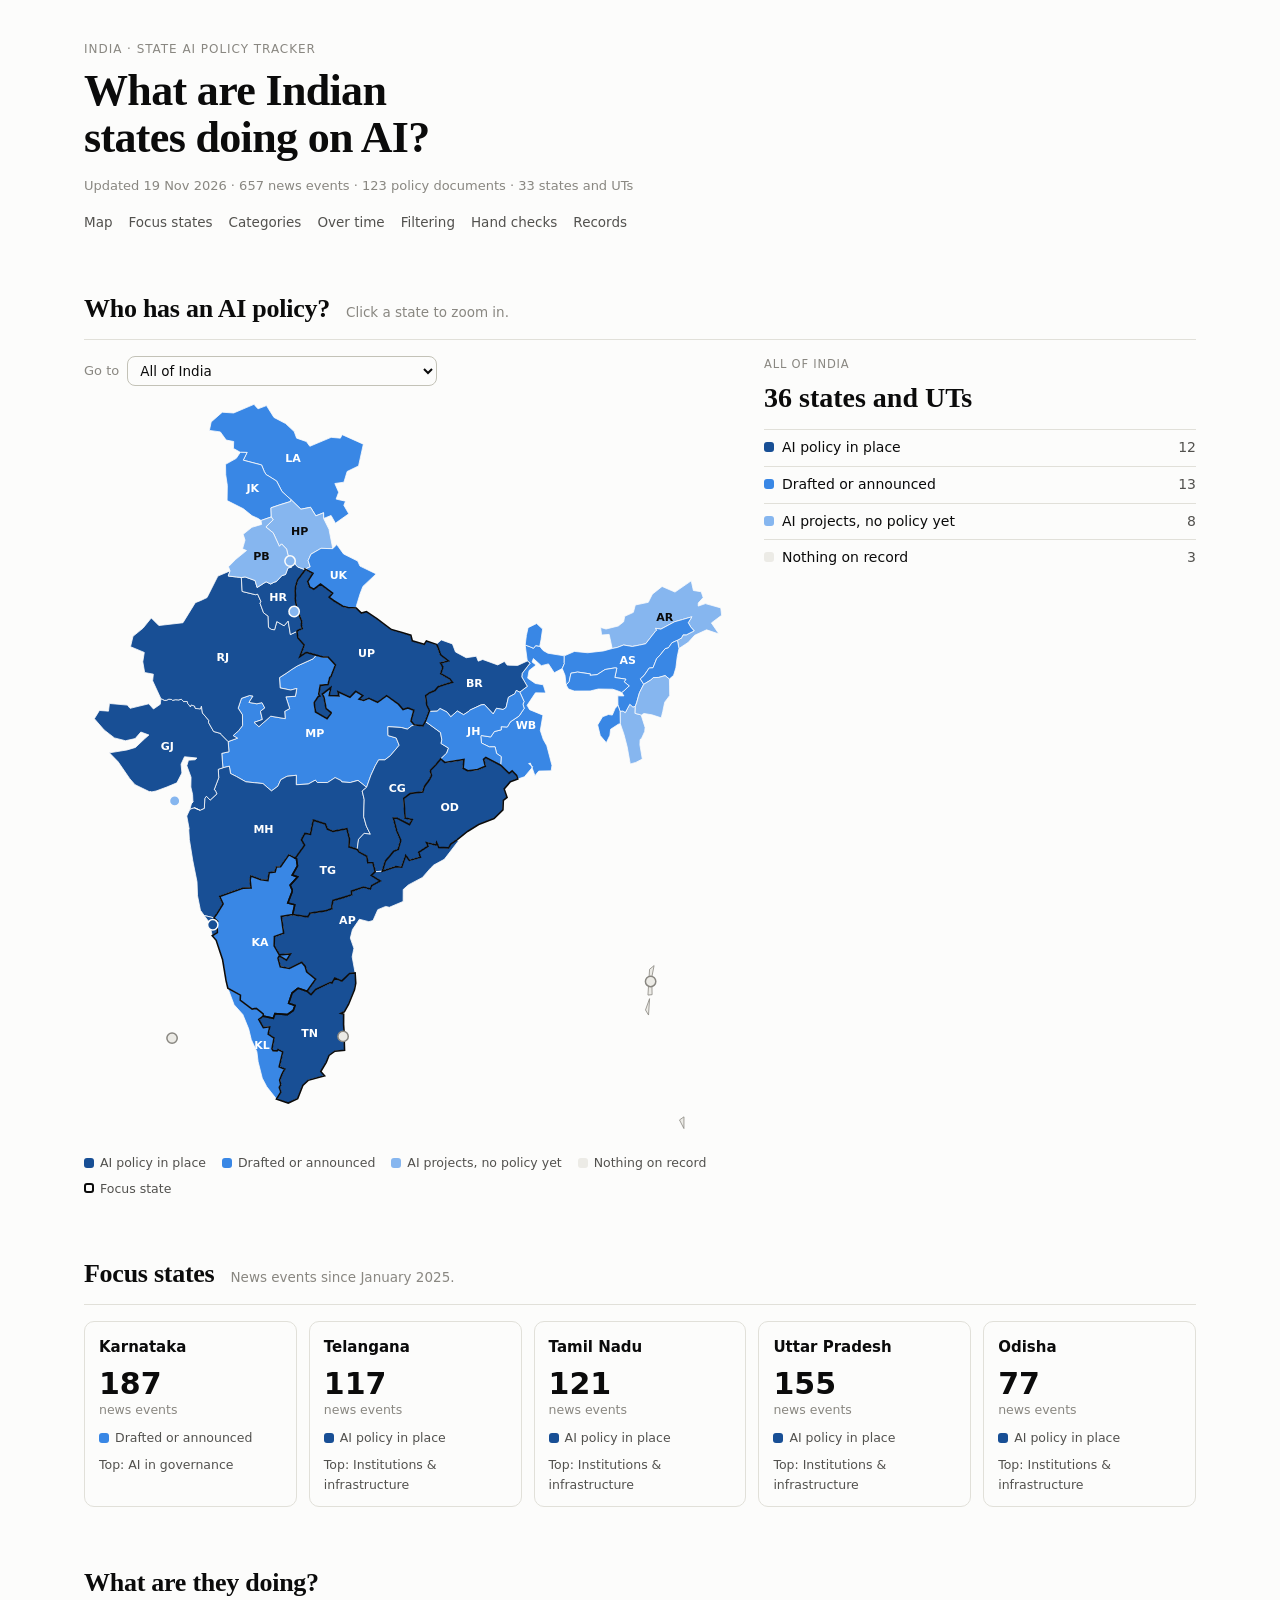
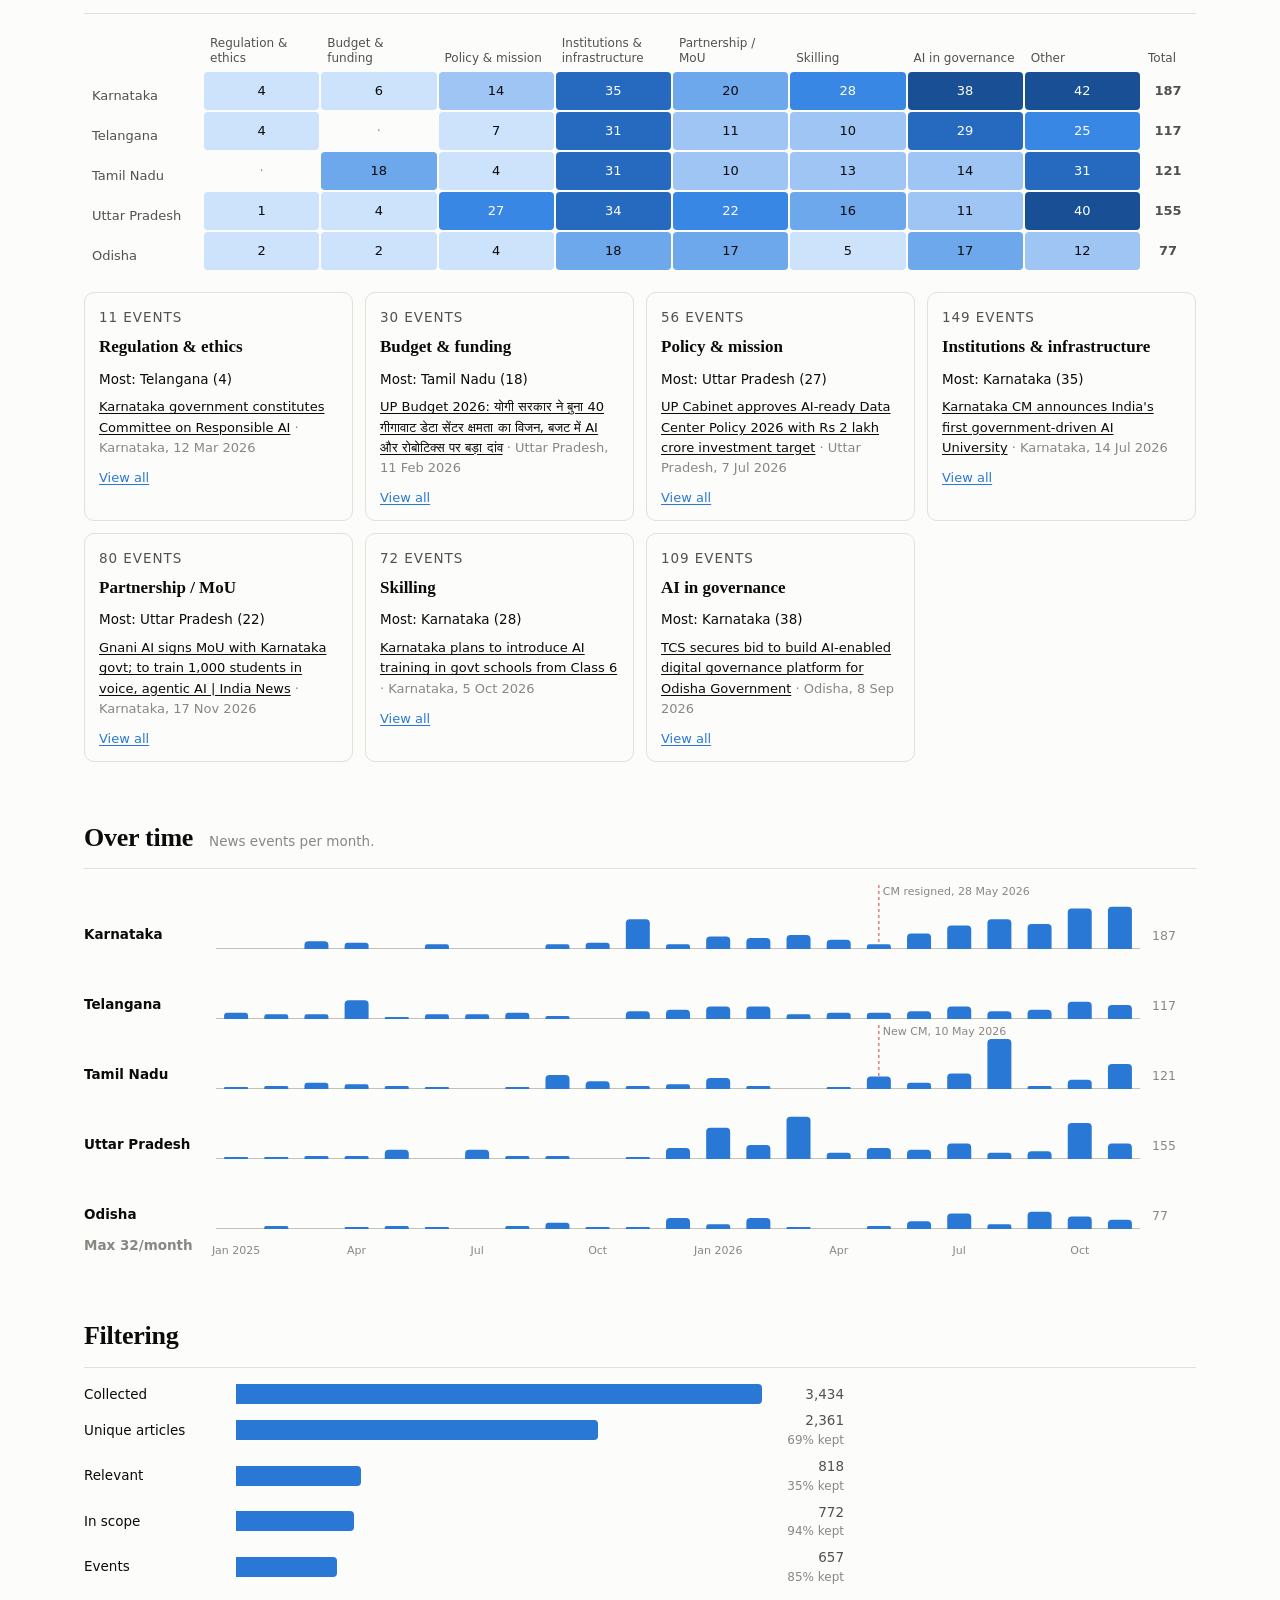
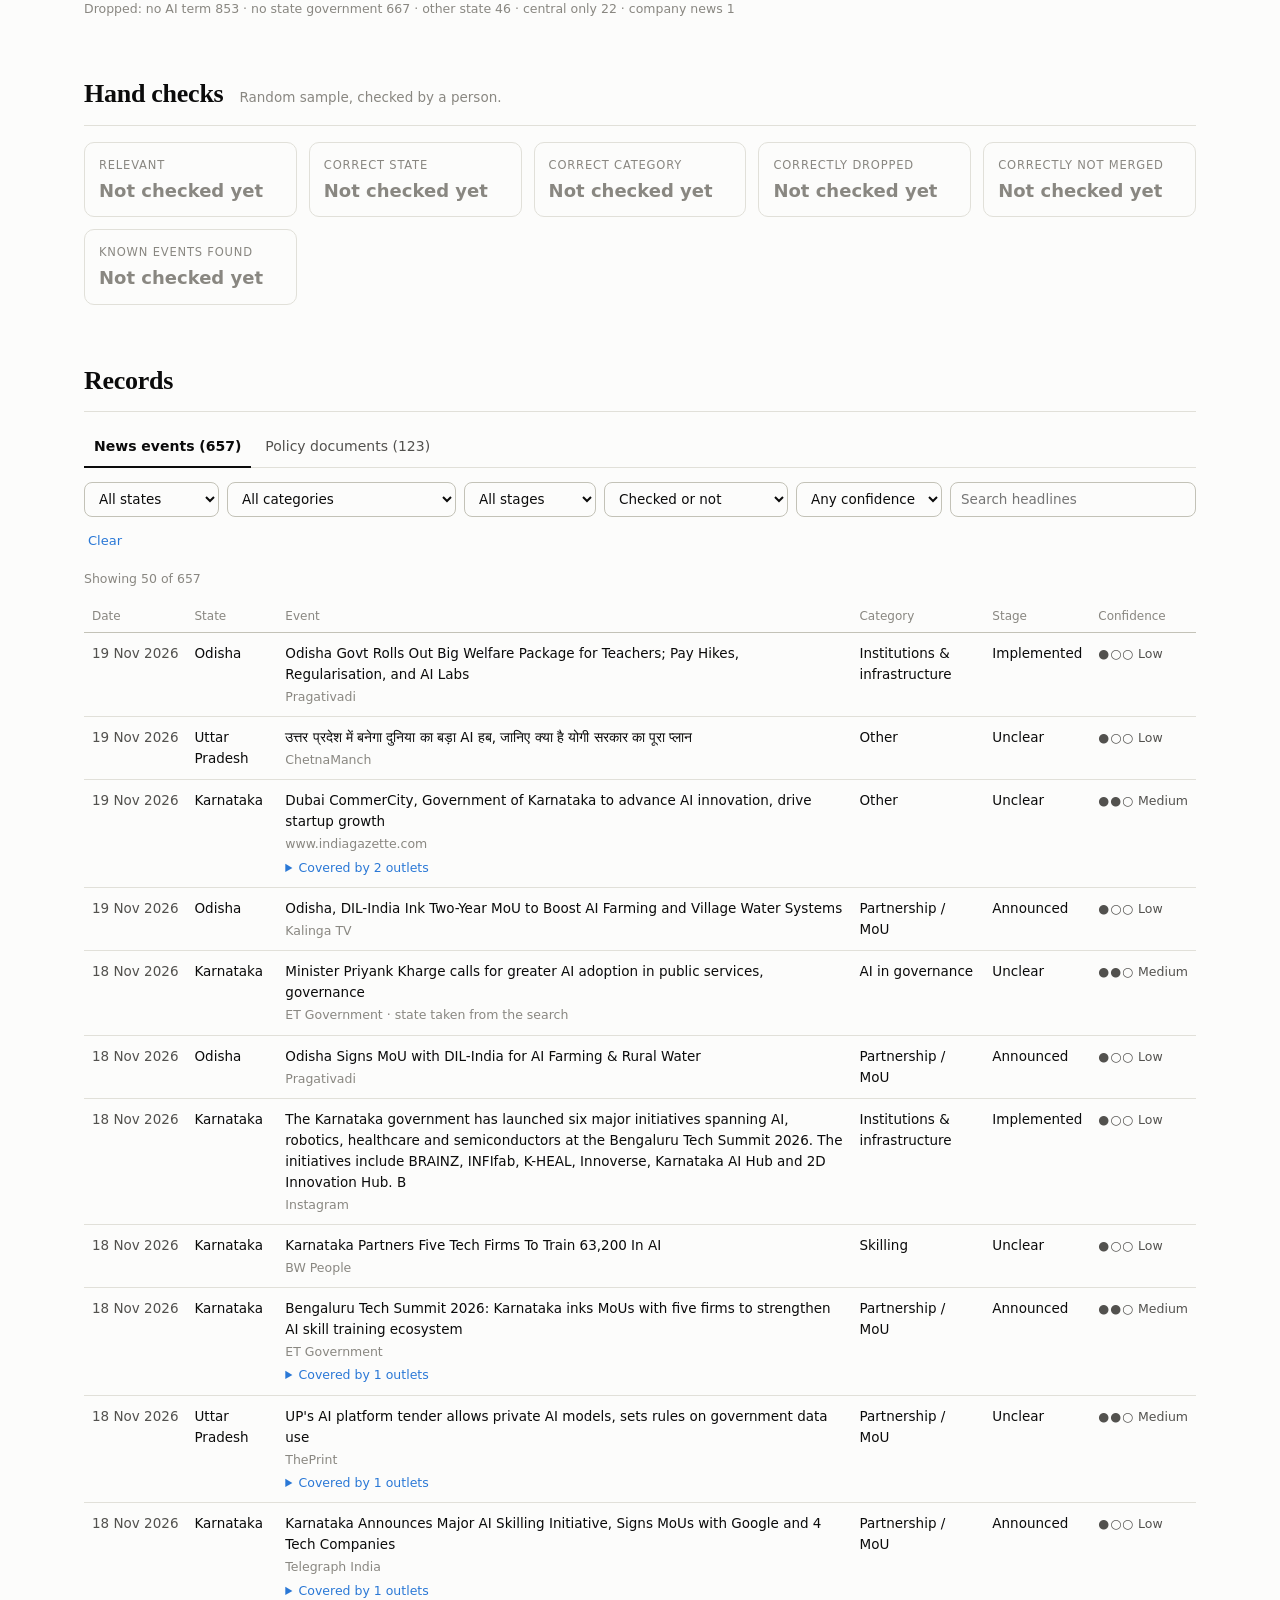
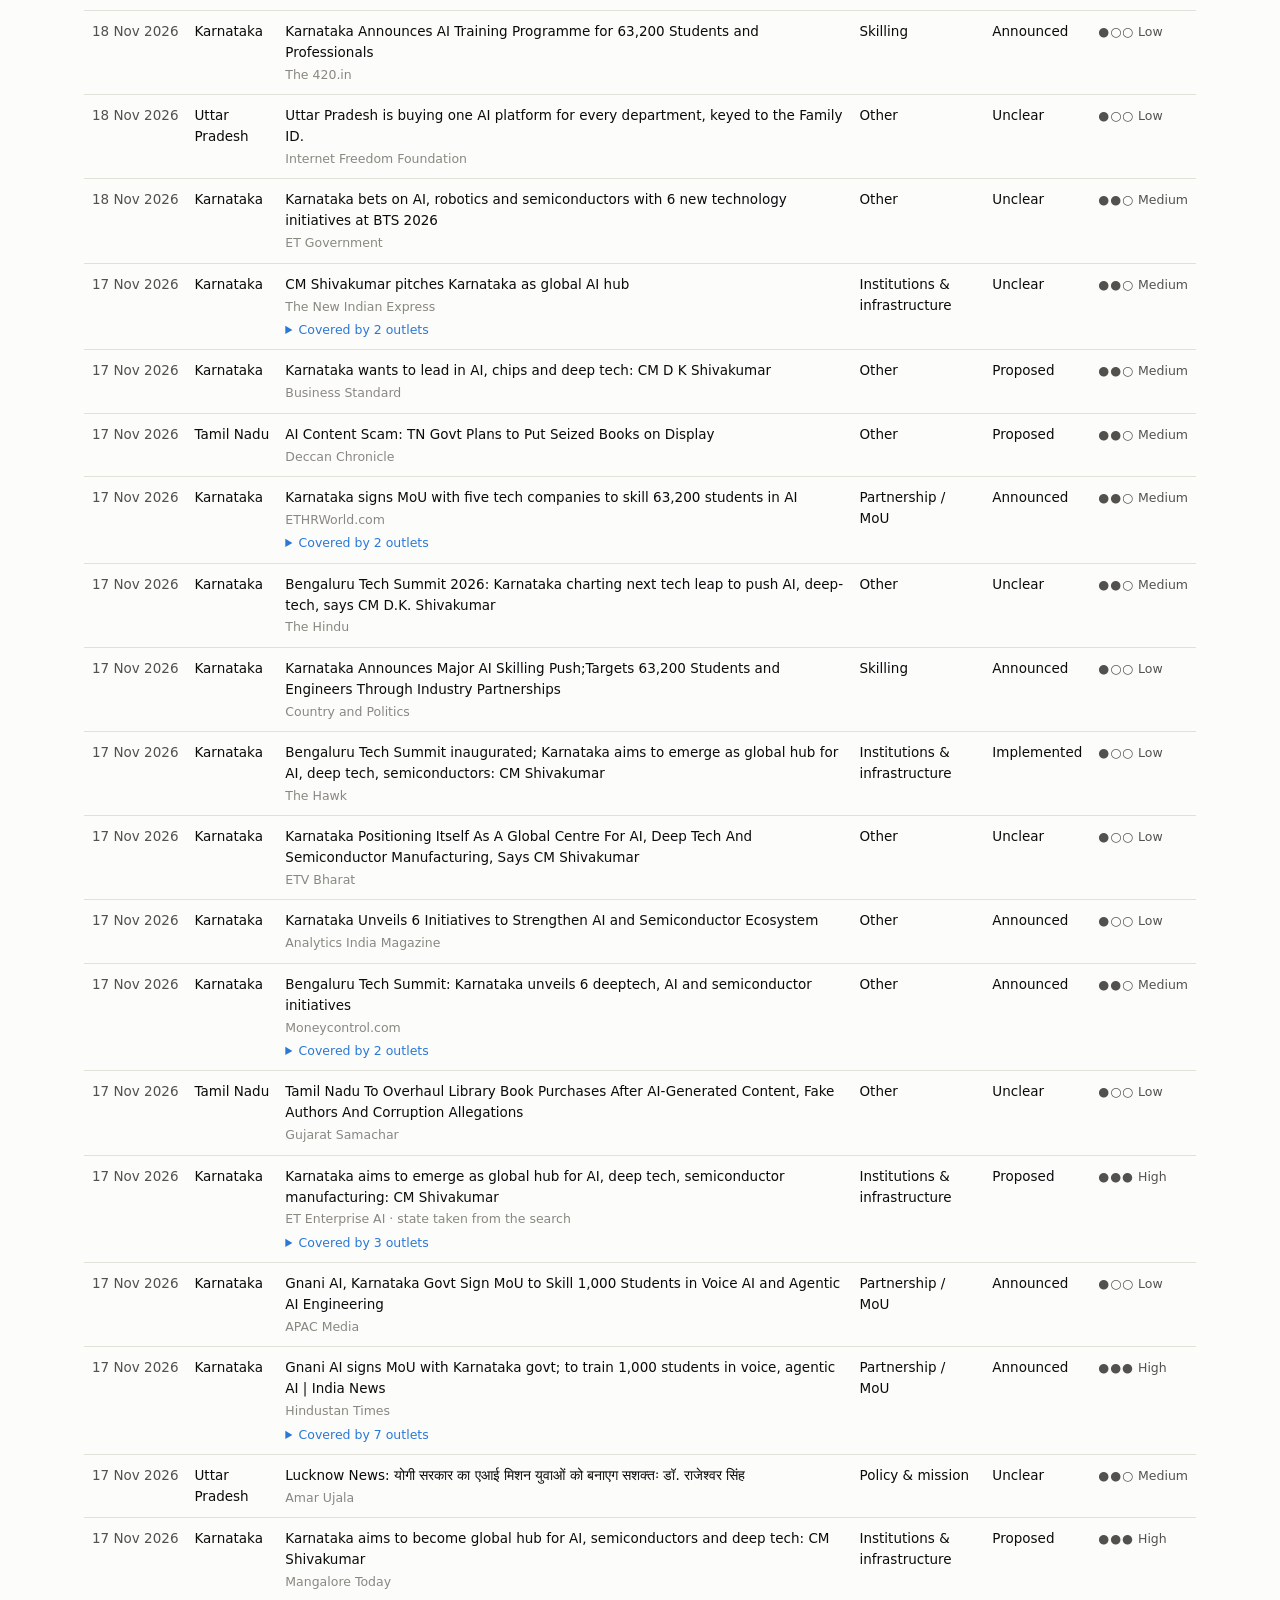
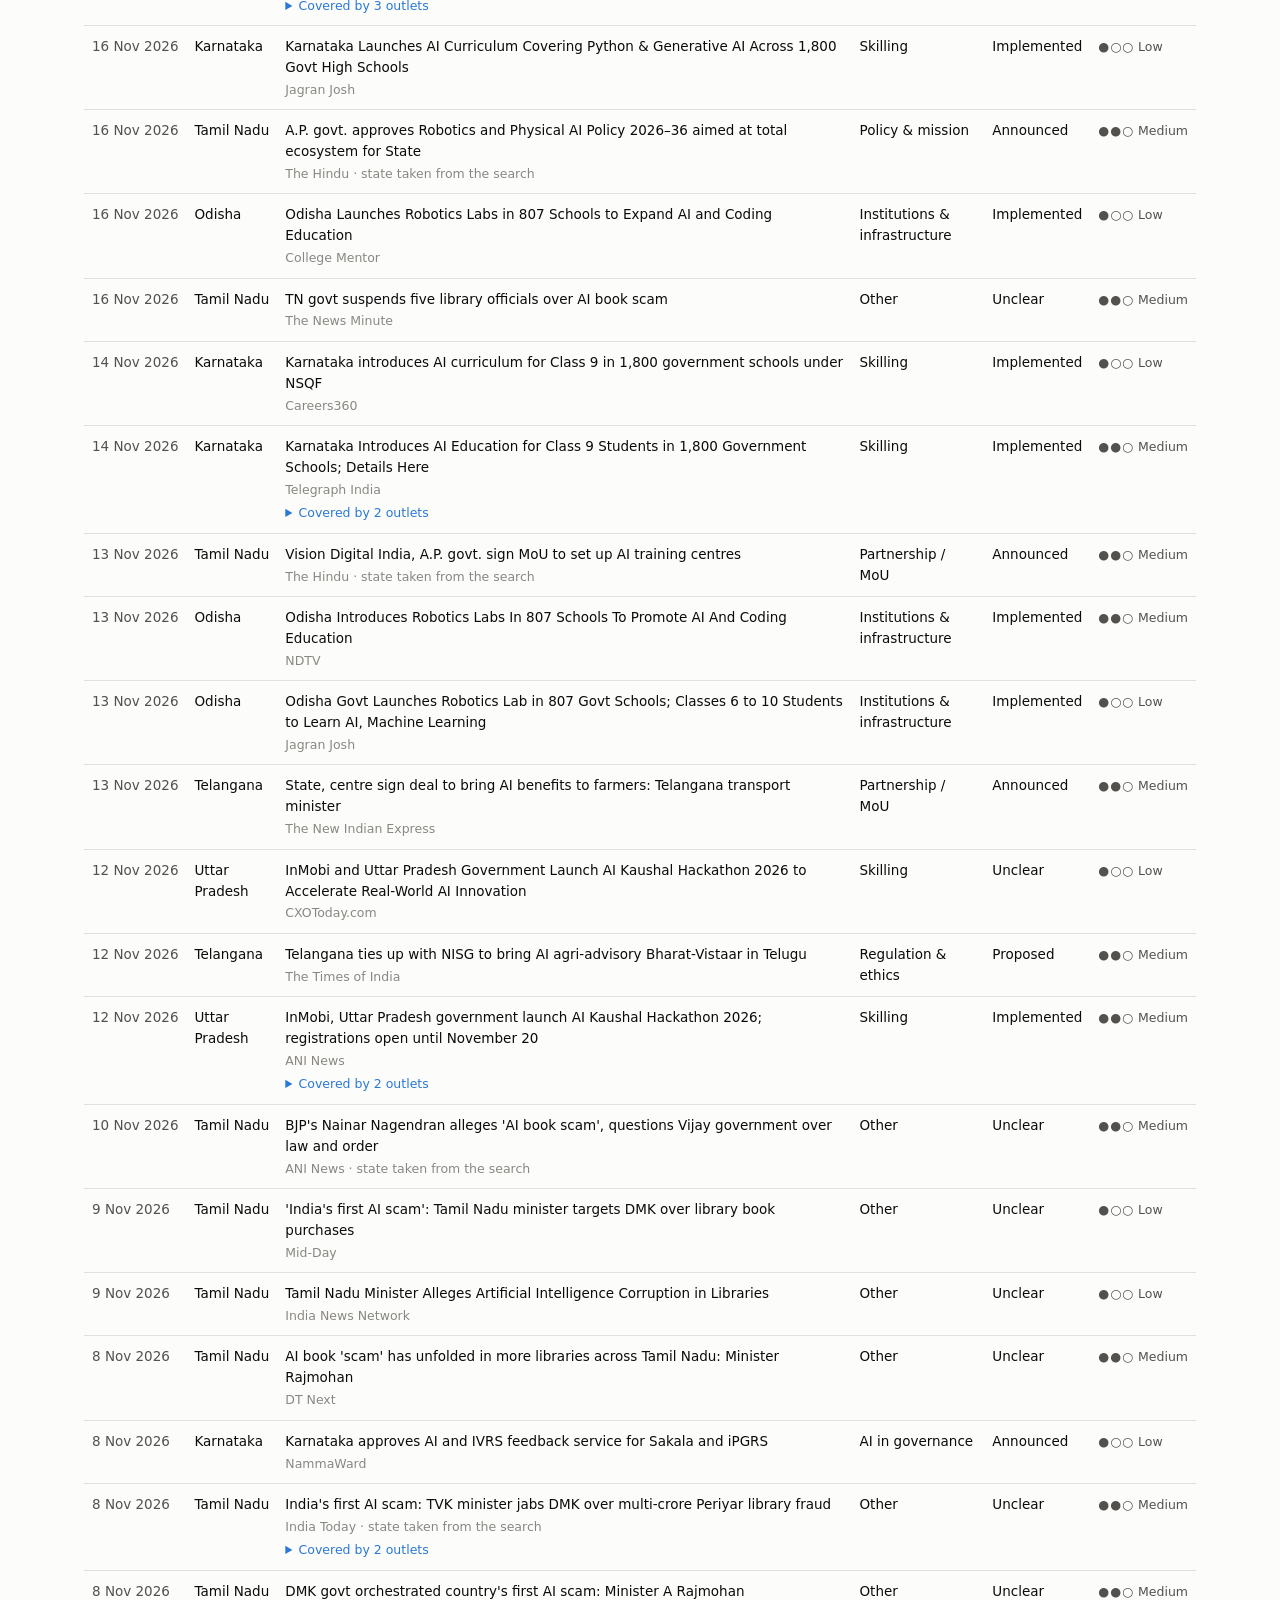
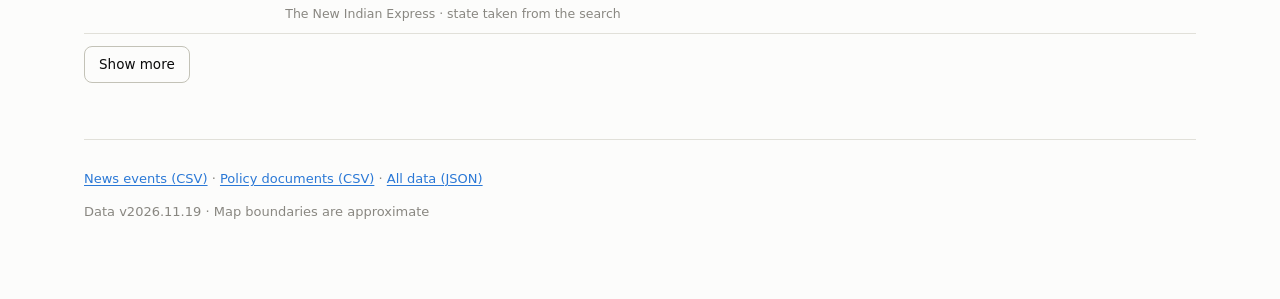
==== commit 361ee538: "Strip explanatory copy from the dashboard Remove the lead paragraph, the rule/caution box, computed " ====
--- a/docs/index.html
+++ b/docs/index.html
@@ -4,100 +4,65 @@
 <meta charset="utf-8">
 <meta name="viewport" content="width=device-width, initial-scale=1">
 <title>State AI Policy Tracker</title>
-<meta name="description" content="What are Indian states doing on AI? A map of every state's AI policy, and the news behind five of them.">
+<meta name="description" content="AI policy activity across Indian states.">
 <link rel="stylesheet" href="style.css">
 </head>
 <body>
 <div class="page">
 
 <header class="masthead">
-  <p class="overline">India · AI policy tracker</p>
+  <p class="overline">India · State AI policy tracker</p>
   <h1>What are Indian states doing on AI?</h1>
-  <p class="lead" id="lead">Every state says it wants to lead on AI. We went through thousands of news stories and the policy documents themselves to see who is actually doing something.</p>
   <p class="meta" id="meta"></p>
-  <div class="rule">
-    <p><strong>The rule we used:</strong> a state government has to <em>do</em> something. Set a policy, spend money, open an institution, put AI to work, sign a deal or write a rule. Speeches don't count.</p>
-    <p><strong>One caution:</strong> more headlines doesn't mean more work. Some states simply get more press.</p>
-  </div>
   <nav class="jump" aria-label="Sections">
-    <a href="#map">The map</a><a href="#focus">Five states</a><a href="#kinds">What they're doing</a><a href="#time">Over time</a><a href="#funnel-section">How we filtered</a><a href="#checked">Did we get it right?</a><a href="#records">All records</a><a href="#method">How this works</a>
+    <a href="#map">Map</a><a href="#focus">Focus states</a><a href="#kinds">Categories</a><a href="#time">Over time</a><a href="#funnel-section">Filtering</a><a href="#checked">Hand checks</a><a href="#records">Records</a>
   </nav>
 </header>
 
 <section id="map" aria-labelledby="h-map">
   <div class="section-head">
     <h2 id="h-map">Who has an AI policy?</h2>
-    <p>All 36 states and union territories, shaded by how far their AI policy has got. Click one to zoom in.</p>
+    <p>Click a state to zoom in.</p>
   </div>
-  <p class="take" id="map-take"></p>
   <div class="atlas">
     <div class="map-col">
       <label class="jump-to">Go to <select id="jump" aria-label="Go to a state or union territory"></select></label>
       <svg id="india" role="img" aria-label="Map of India by AI policy status"></svg>
       <ul class="legend" id="map-legend"></ul>
-      <p class="small">Dots mark territories too small to click on the map. Boundaries are approximate.</p>
     </div>
     <aside class="panel" id="panel" aria-live="polite"></aside>
   </div>
 </section>
 
 <section id="focus" aria-labelledby="h-focus">
-  <div class="section-head">
-    <h2 id="h-focus">Five states, up close</h2>
-    <p>We followed the news for these five since January 2025. Pick one to read its stories.</p>
-  </div>
-  <p class="take" id="focus-take"></p>
+  <div class="section-head"><h2 id="h-focus">Focus states</h2><p>News events since January 2025.</p></div>
   <div class="cards" id="cards"></div>
 </section>
 
 <section id="kinds" aria-labelledby="h-kinds">
-  <div class="section-head">
-    <h2 id="h-kinds">What are they actually doing?</h2>
-    <p>Every story goes into one of eight buckets. Click a number to read the stories behind it.</p>
-  </div>
-  <p class="take" id="kinds-take"></p>
+  <div class="section-head"><h2 id="h-kinds">What are they doing?</h2></div>
   <div class="scroll-x"><table class="matrix" id="matrix"></table></div>
-  <div class="why">
-    <h3>Why sort them at all?</h3>
-    <p>"AI news" lumps a budget line together with a chatbot launch. Sorting shows whether a state is writing rules, spending money, building things or mostly signing MoUs. That's the difference between a plan and a press release.</p>
-  </div>
   <div class="cat-grid" id="cats"></div>
 </section>
 
 <section id="time" aria-labelledby="h-time">
-  <div class="section-head">
-    <h2 id="h-time">When did things pick up?</h2>
-    <p>Stories per month, on the same scale for every state. Dashed lines mark a new Chief Minister.</p>
-  </div>
-  <p class="take" id="time-take"></p>
+  <div class="section-head"><h2 id="h-time">Over time</h2><p>News events per month.</p></div>
   <div id="multiples" class="multiples"></div>
 </section>
 
 <section id="funnel-section" aria-labelledby="h-funnel">
-  <div class="section-head">
-    <h2 id="h-funnel">From a pile of search results to a list of events</h2>
-    <p>Most of what a news search returns is noise. Here's what survived each cut, and why the rest didn't.</p>
-  </div>
-  <p class="take" id="funnel-take"></p>
+  <div class="section-head"><h2 id="h-funnel">Filtering</h2></div>
   <div id="funnel" class="funnel"></div>
   <p class="small" id="drops"></p>
 </section>
 
 <section id="checked" aria-labelledby="h-checked">
-  <div class="section-head">
-    <h2 id="h-checked">Did we get it right?</h2>
-    <p>A machine sorted every story. Then a person read a random sample, one by one, and marked what it got wrong.</p>
-  </div>
-  <p class="take" id="check-take"></p>
+  <div class="section-head"><h2 id="h-checked">Hand checks</h2><p>Random sample, checked by a person.</p></div>
   <div class="checks" id="checks"></div>
-  <p class="small">The range under each figure is how far the true rate could plausibly be from what a sample this size shows (a 95% interval). Records a person checked carry a <span class="badge ok">✓ Checked by hand</span> badge below; use the filter to see only those.</p>
 </section>
 
 <section id="records" aria-labelledby="h-records">
-  <div class="section-head">
-    <h2 id="h-records">Read it yourself</h2>
-    <p>Every row links to its source. Filter it, search it, or <a href="records.csv" download>download the lot</a>.</p>
-  </div>
+  <div class="section-head"><h2 id="h-records">Records</h2></div>
   <div class="tabs" role="tablist">
     <button role="tab" id="tab-events" aria-selected="true">News events</button>
     <button role="tab" id="tab-inst" aria-selected="false">Policy documents</button>
@@ -108,83 +73,8 @@
   <button class="more" id="more" hidden>Show more</button>
 </section>
 
-<section id="method" aria-labelledby="h-method">
-  <div class="section-head"><h2 id="h-method">How this works</h2><p>The short version of the method. The README has the long one.</p></div>
-  <div class="method-layout">
-    <nav class="toc" aria-label="On this section">
-      <p class="over">On this section</p>
-      <a href="#m-counts">What counts</a><a href="#m-sources">Where the data comes from</a><a href="#m-steps">From a story to an event</a><a href="#m-states">Telling states apart</a><a href="#m-dupes">Spotting duplicates</a><a href="#m-labels">Categories and stages</a><a href="#m-sure">How sure are we?</a><a href="#m-dates">Dates</a><a href="#m-holes">What we can't see</a><a href="#m-fresh">Keeping it fresh</a><a href="#m-data">Get the data</a>
-    </nav>
-    <article class="method-body">
-      <h3 id="m-counts">What counts</h3>
-      <p>We count something when a <strong>state government body acts on AI</strong>. That means a department, a minister, the Chief Minister or cabinet, the state police, a state agency or PSU, a state-run hospital or university, or a district administration. "Acts" means one of six things: a policy, money, an institution, a deployment, an agreement or a rule.</p>
-      <div class="inout">
-        <div><p class="over">In</p><ul><li>A cabinet approving an AI policy</li><li>State police rolling out AI cameras</li><li>An MoU the state signs with a company</li><li>Money set aside for an AI mission</li><li>A state university starting an AI course</li></ul></div>
-        <div><p class="over">Out</p><ul><li>Company news that happens to be in a state</li><li>Central schemes with no state partner</li><li>Speeches and opinion pieces</li><li>A single deepfake crime case</li></ul></div>
-      </div>
-      <p>Three grey areas, and the call we made on each:</p>
-      <table class="plain">
-        <tr><th>Courts</th><td>Left out of the policy layer. A High Court's AI guidelines matter, but courts aren't the state government.</td></tr>
-        <tr><th>AI summits a state hosts</th><td>Kept when the state is the one acting. Most end up under "Everything else", since a summit on its own isn't a policy.</td></tr>
-        <tr><th>City corporations</th><td>Kept only when a state government body is named in the story.</td></tr>
-      </table>
-
-      <h3 id="m-sources">Where the data comes from</h3>
-      <p><strong>News.</strong> Google News RSS. We run six searches per state ("Karnataka AI policy", "Karnataka AI MoU" and so on) once for every quarter since January 2025, so each quarter gets its own limit of about 100 results. That came to <b data-bind="raw"></b> results from <b data-bind="slices"></b> searches. Google News is free, needs no key and reaches back to 2025. The free plans of NewsAPI and GNews only search the last 30 days, which rules them out.</p>
-      <p><strong>Policy documents.</strong> A research snapshot of AI policies, missions, guidelines and laws across India (the README says where it came from). We kept the <b data-bind="inst"></b> state and UT documents that are actually about AI, and set aside <b data-bind="drop_union"></b> central ones, <b data-bind="drop_court"></b> court orders, <b data-bind="drop_notai"></b> that weren't really about AI (data-centre and gig-work rules, mostly) and <b data-bind="drop_ph"></b> placeholder.</p>
-
-      <h3 id="m-steps">From a story to an event</h3>
-      <ol class="steps">
-        <li><strong>Collect</strong> <span class="n" data-bind="raw"></span> search results.</li>
-        <li><strong>Remove copies.</strong> The same article often turns up in several searches. <span class="n" data-bind="unique"></span> are left.</li>
-        <li><strong>Keep the relevant ones.</strong> The headline needs an AI word and a sign of a state government: a minister, a department, or a state named as the one acting ("Karnataka signs…"). <span class="n" data-bind="relevant"></span> pass.</li>
-        <li><strong>Pin down the state</strong> from the headline, not from the search that found it, and drop stories about other states or from before 2025. <span class="n" data-bind="inscope"></span> remain.</li>
-        <li><strong>Merge duplicates</strong> into events. <span class="n" data-bind="events"></span> events.</li>
-        <li><strong>Label</strong> each event with a category, a stage and a confidence level.</li>
-      </ol>
-
-      <h3 id="m-states">Telling states apart</h3>
-      <p>UP, U.P., Uttar-Pradesh, Uttarpradesh and उत्तर प्रदेश are one state here. Names are compared letter by letter, ignoring spaces and hyphens. Short forms like UP and TN only match in capitals, so "sets up" never turns into Uttar Pradesh. A state's name outweighs a city in it: in "Bengaluru firm signs AI MoU with Telangana govt", the state is Telangana. When no state is named at all, we use the state we searched for and flag the row (<b data-bind="sfq"></b> events).</p>
-
-      <h3 id="m-dupes">Spotting duplicates</h3>
-      <p>Ten outlets covering one announcement should count once. Two stories merge when they're about the same state, came out within three days of each other, and share most of their distinctive words. Two rules stop bad merges. Different companies never merge: a Microsoft deal and a Google deal are two events. And a reversal never merges with the original. Uttar Pradesh signing a ₹25,000 crore MoU with Puch AI and then cancelling it are two events here, not one.</p>
-      <p>That made <b data-bind="merges"></b> merges, each listed in <code>data/dedupe_report.txt</code>. It still misses some. Odisha's AI policy approval shows up twice, because the Times of India and New Indian Express headlines share too few words.</p>
-
-      <h3 id="m-labels">Categories and stages</h3>
-      <p>Category comes from keywords, and the first match wins, in the order of the buckets above. Stage comes from the first telling verb in the headline: "to set up" is proposed, "signs" or "approves" is announced, "launches" or "deploys" is implemented. When there's no such verb we say "Unclear" rather than guess.</p>
-
-      <h3 id="m-sure">How sure are we?</h3>
-      <table class="plain conf-table">
-        <tr><th><span class="dots">●●●</span> High</th><td>An official source, or three or more outlets.</td><td class="n" data-bind="c_high"></td></tr>
-        <tr><th><span class="dots">●●○</span> Medium</th><td>A major outlet, or two outlets.</td><td class="n" data-bind="c_medium"></td></tr>
-        <tr><th><span class="dots">●○○</span> Low</th><td>One outlet.</td><td class="n" data-bind="c_low"></td></tr>
-      </table>
-      <p>This measures how well a story is backed up, not whether it's true. Three papers running the same press release still count as three. Low-confidence rows stay on the page on purpose. Treat them as leads, not facts.</p>
-
-      <h3 id="m-dates">Dates</h3>
-      <p>A news date is the day the first story in the group was published, in Indian time. That's usually within a day or two of the event, but not always. Policy documents use the date they were notified or approved, and when only the month or year is known, that's all we show.</p>
-
-      <h3 id="m-holes">What we can't see</h3>
-      <ul>
-        <li>Only English headlines, plus one Hindi search for Uttar Pradesh. Plenty of state news is in Kannada, Telugu, Tamil or Odia, and we miss it. Odisha probably loses the most.</li>
-        <li>We read headlines, not articles. Paywalls and Google's redirect links make full text hard to get, so each label rests on one line of text.</li>
-        <li>Google returns about 100 results per search, and we don't know how it ranks them.</li>
-        <li>Hardly any official sources made it into the news layer, so "high confidence" mostly means three outlets ran it.</li>
-        <li>Stage is a guess from verbs. "Unclear" is common, and we'd rather say so.</li>
-        <li>Chief Ministers change. Two of our five states got a new one in 2026.</li>
-        <li>Run the searches tomorrow and you'll get a slightly different set. <code>data/raw.jsonl</code> is the snapshot behind everything here.</li>
-      </ul>
-
-      <h3 id="m-fresh">Keeping it fresh</h3>
-      <p>A daily job reruns the searches and opens a pull request, so a person reads the new rows before they go live. Mistakes a rule can't fix go into <code>data/overrides.json</code>, each with a written reason, and show up here as "Fixed by hand". A random sample is also checked by a person; see <a href="#checked">Did we get it right?</a> above, or <code>audit/results.md</code>.</p>
-
-      <h3 id="m-data">Get the data</h3>
-      <p><a href="records.csv" download>News events (CSV)</a> · <a href="instruments.csv" download>Policy documents (CSV)</a> · <a href="data.json">Everything (JSON)</a>. Dataset <b data-bind="version"></b>, built <b data-bind="built"></b>.</p>
-    </article>
-  </div>
-</section>
-
 <footer class="footer">
+  <p><a href="records.csv" download>News events (CSV)</a> · <a href="instruments.csv" download>Policy documents (CSV)</a> · <a href="data.json">All data (JSON)</a></p>
   <p id="footer-meta"></p>
 </footer>
 
--- a/docs/style.css
+++ b/docs/style.css
@@ -76,7 +76,6 @@
 h2 { font-size: 26px; margin: 0; font-weight: 600; letter-spacing: -0.01em; }
 h3 { font-size: 20px; font-weight: 600; margin: 0 0 6px; }
 h4 { font-size: 17px; font-weight: 600; margin: 2px 0 4px; }
-.take { font-size: 16.5px; color: var(--ink); max-width: 68ch; margin: -4px 0 18px; }
 .over { font-size: 11.5px; letter-spacing: .07em; text-transform: uppercase; color: var(--muted); margin: 0; }
 .overline { font-size: 12px; letter-spacing: .08em; text-transform: uppercase; color: var(--muted); margin: 0; }
 .lead { font-size: 17px; color: var(--ink-2); margin: 0 0 14px; max-width: 62ch; }
@@ -139,9 +138,7 @@
 .back { font: inherit; font-size: 13px; background: var(--bg); color: var(--ink); border: 1px solid var(--axis); border-radius: 8px; padding: 5px 12px; cursor: pointer; margin-top: 4px; }
 
 /* category explainers */
-.why { margin: 28px 0 14px; max-width: 72ch; }
-.why p { color: var(--ink-2); margin: 0; font-size: 15px; }
-.cat-grid { display: grid; grid-template-columns: repeat(auto-fill, minmax(232px, 1fr)); gap: 12px; }
+.cat-grid { margin-top: 20px; display: grid; grid-template-columns: repeat(auto-fill, minmax(232px, 1fr)); gap: 12px; }
 .cat { border: 1px solid var(--grid); border-radius: 10px; padding: 14px 14px 12px; display: flex; flex-direction: column; gap: 4px; }
 .cat p { margin: 0; font-size: 13.5px; color: var(--ink-2); }
 .cat .lead-state { color: var(--ink); }
@@ -164,50 +161,6 @@
 .badge.ok { background: var(--accent-wash); color: var(--accent); }
 .badge.warn { background: rgba(208, 59, 59, .10); color: var(--mark); }
 .records .badge { margin-top: 6px; }
-
-/* method */
-.method-layout { display: grid; grid-template-columns: 190px minmax(0, 1fr); gap: 36px; align-items: start; }
-.toc { position: sticky; top: 16px; display: flex; flex-direction: column; gap: 6px; font-size: 13.5px; }
-.toc a { color: var(--ink-2); text-decoration: none; }
-.toc a:hover { color: var(--accent); }
-.method-body { max-width: 72ch; }
-.method-body h3 { margin-top: 30px; scroll-margin-top: 16px; }
-.method-body h3:first-child { margin-top: 0; }
-.method-body p, .method-body li { color: var(--ink-2); font-size: 15px; }
-.method-body b[data-bind], .method-body .n { color: var(--ink); font-variant-numeric: tabular-nums; }
-.inout { display: grid; grid-template-columns: 1fr 1fr; gap: 16px; background: var(--plane); border-radius: 10px; padding: 12px 16px; }
-.inout ul { margin: 6px 0 0; padding-left: 18px; }
-.inout li { font-size: 14px; }
-table.plain { border-collapse: collapse; width: 100%; font-size: 14.5px; margin: 6px 0 10px; }
-table.plain th { text-align: left; font-weight: 600; padding: 8px 14px 8px 0; vertical-align: top; white-space: nowrap; color: var(--ink); }
-table.plain td { padding: 8px 0; border-top: 1px solid var(--grid); color: var(--ink-2); }
-table.plain th { border-top: 1px solid var(--grid); }
-table.plain td.n { text-align: right; padding-left: 12px; }
-.steps li { margin: 4px 0; }
-.steps .n { font-weight: 600; }
-
-/* tile map (legacy) */
-.map-wrap { display: grid; grid-template-columns: minmax(0, 420px) minmax(0, 1fr); gap: 32px; align-items: start; }
-.tiles { display: grid; grid-template-columns: repeat(7, 1fr); grid-template-rows: repeat(8, 1fr); gap: 4px; max-width: 420px; }
-.tile { aspect-ratio: 1; border: 0; border-radius: 6px; padding: 4px 5px; font: 600 11px/1 system-ui, sans-serif; text-align: left; cursor: pointer; position: relative; background: var(--none); color: var(--ink-2); }
-.tile[data-level="1"] { background: var(--l1); color: var(--l1-ink); }
-.tile[data-level="2"] { background: var(--l2); color: var(--l2-ink); }
-.tile[data-level="3"] { background: var(--l3); color: var(--l3-ink); }
-.tile.focus { box-shadow: inset 0 0 0 2px var(--ink); }
-.tile[aria-pressed="true"] { outline: 2px solid var(--accent); outline-offset: 2px; }
-.tile:focus-visible { outline: 2px solid var(--accent); outline-offset: 2px; }
-.legend { list-style: none; padding: 0; margin: 14px 0 0; display: flex; flex-wrap: wrap; gap: 6px 16px; font-size: 12.5px; color: var(--ink-2); }
-.legend li { display: flex; align-items: center; gap: 6px; }
-.detail { font-size: 14px; }
-.detail h3 { margin: 0 0 2px; font-size: 18px; font-weight: 620; }
-.detail .sub { color: var(--muted); font-size: 13px; margin: 0 0 12px; }
-.detail ul { list-style: none; padding: 0; margin: 0; }
-.detail li { padding: 8px 0; border-top: 1px solid var(--grid); }
-.detail li .t { display: block; }
-.detail li .m { color: var(--muted); font-size: 12.5px; }
-.levels { width: 100%; border-collapse: collapse; font-size: 14px; }
-.levels td { padding: 7px 0; border-top: 1px solid var(--grid); }
-.levels td.n { text-align: right; font-variant-numeric: tabular-nums; color: var(--ink-2); }
 
 /* matrix */
 .matrix { border-collapse: separate; border-spacing: 2px; font-size: 13px; min-width: 640px; width: 100%; table-layout: fixed; }
@@ -264,10 +217,14 @@
 .dots { letter-spacing: 1px; color: var(--ink-2); }
 .more { margin-top: 12px; font: inherit; font-size: 13.5px; background: var(--bg); color: var(--ink); border: 1px solid var(--axis); border-radius: 8px; padding: 7px 14px; cursor: pointer; }
 
-/* method & footer */
-.method details { border-top: 1px solid var(--grid); padding: 10px 0; }
-.method summary { cursor: pointer; font-weight: 550; }
-.method p, .method ol { color: var(--ink-2); font-size: 14px; max-width: 78ch; }
+/* map legend and panel level table */
+.legend { list-style: none; padding: 0; margin: 14px 0 0; display: flex; flex-wrap: wrap; gap: 6px 16px; font-size: 12.5px; color: var(--ink-2); }
+.legend li { display: flex; align-items: center; gap: 6px; }
+.levels { width: 100%; border-collapse: collapse; font-size: 14px; }
+.levels td { padding: 7px 0; border-top: 1px solid var(--grid); }
+.levels td.n { text-align: right; font-variant-numeric: tabular-nums; color: var(--ink-2); }
+
+/* footer */
 .footer { margin-top: 56px; padding-top: 16px; border-top: 1px solid var(--grid); font-size: 13px; color: var(--muted); }
 
 /* tooltip */
@@ -277,14 +234,11 @@
 @media (max-width: 860px) {
   .atlas { grid-template-columns: 1fr; }
   .panel { position: static; }
-  .method-layout { grid-template-columns: 1fr; }
-  .toc { position: static; flex-direction: row; flex-wrap: wrap; gap: 4px 14px; }
 }
 @media (max-width: 760px) {
   .page { padding: 28px 16px 48px; }
   h1 { font-size: 32px; }
   h2 { font-size: 22px; }
-  .inout { grid-template-columns: 1fr; }
   .map-wrap { grid-template-columns: 1fr; }
   .mrow { grid-template-columns: 84px 1fr 34px; gap: 8px; }
   .frow { grid-template-columns: 104px 1fr 56px; }
